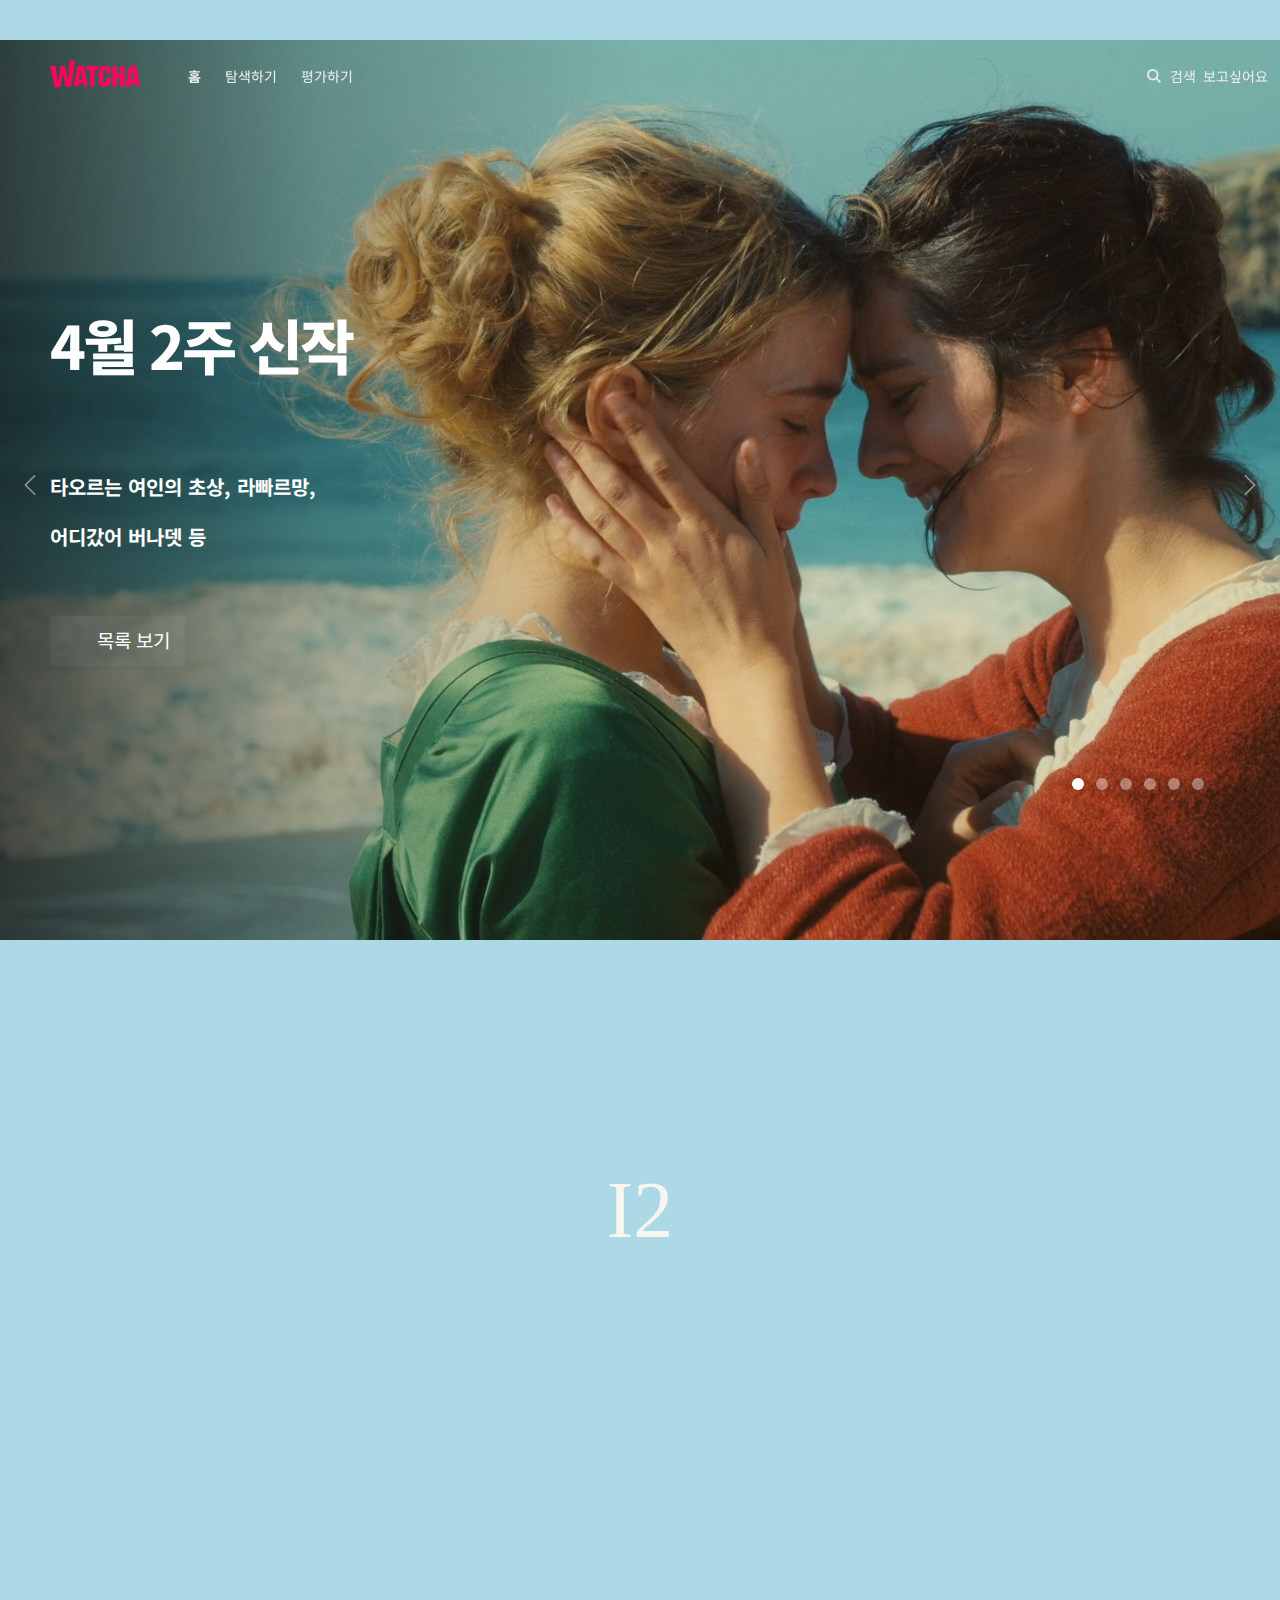
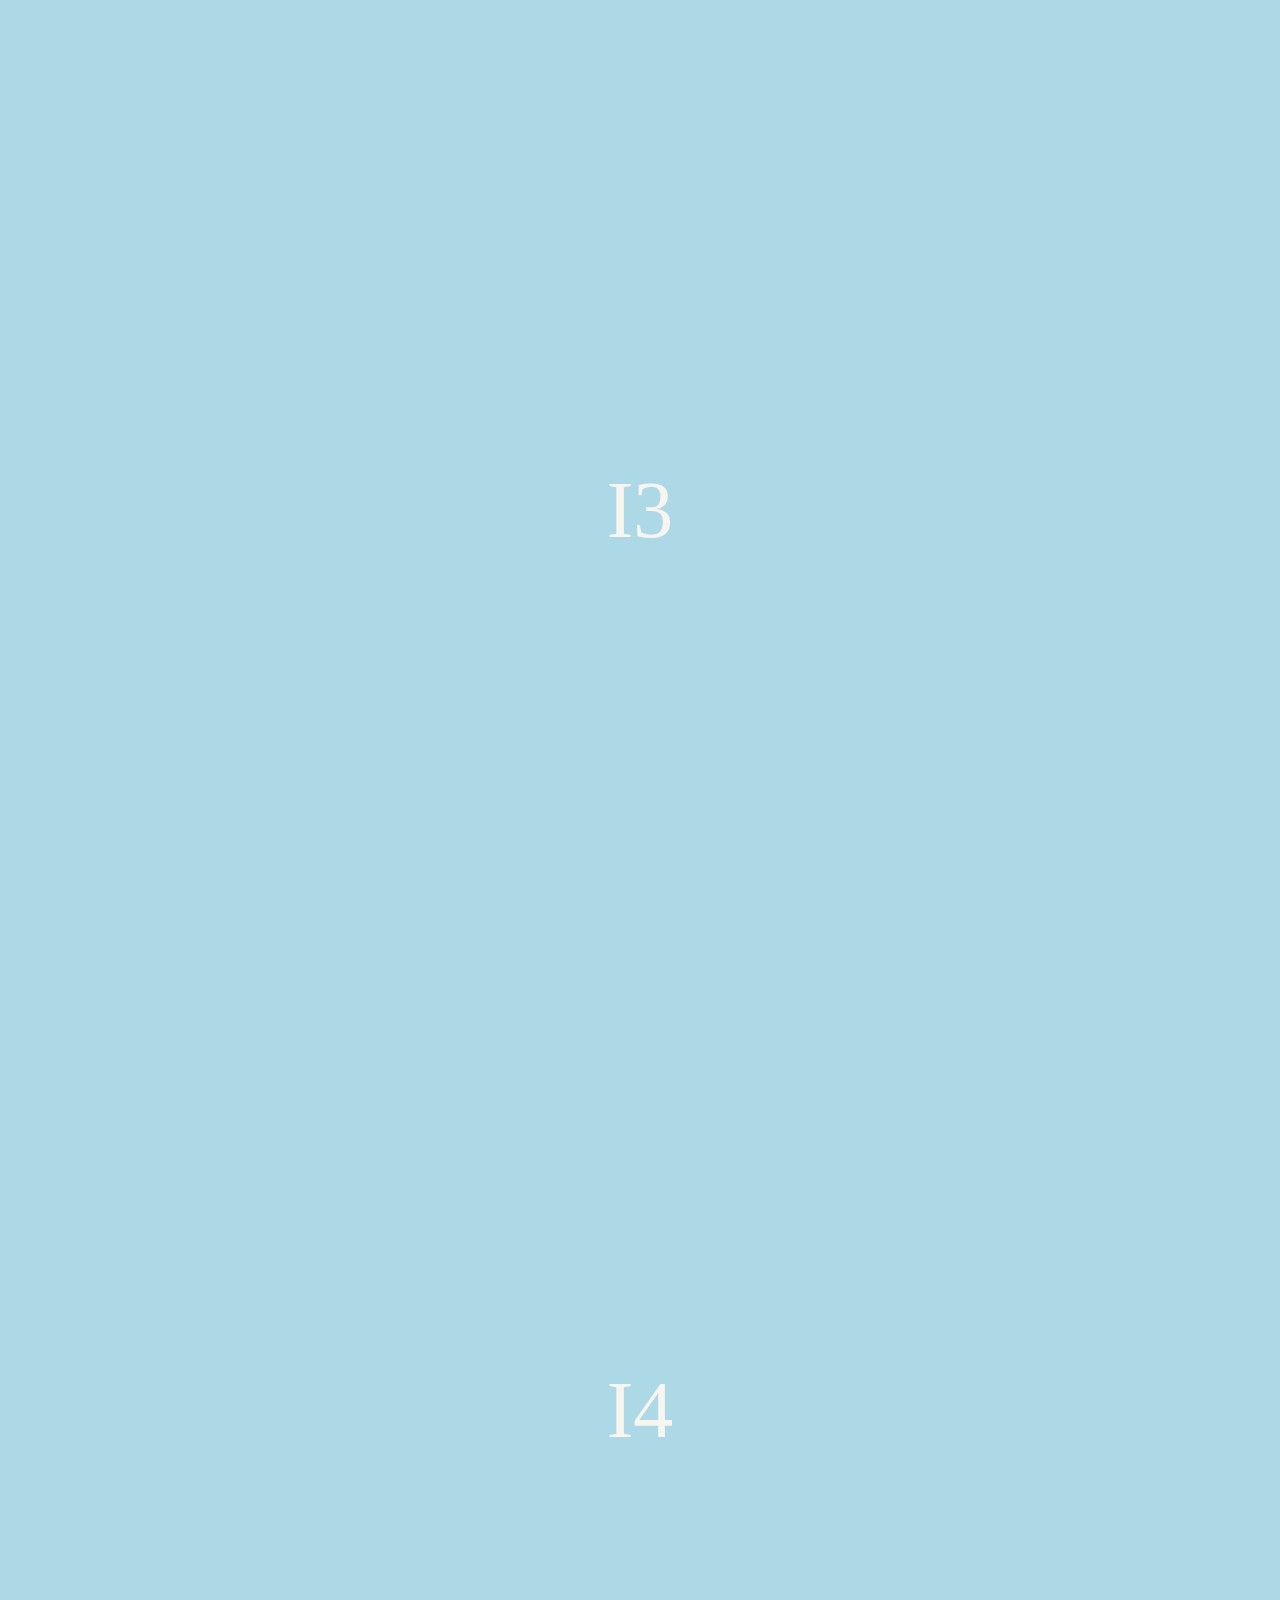
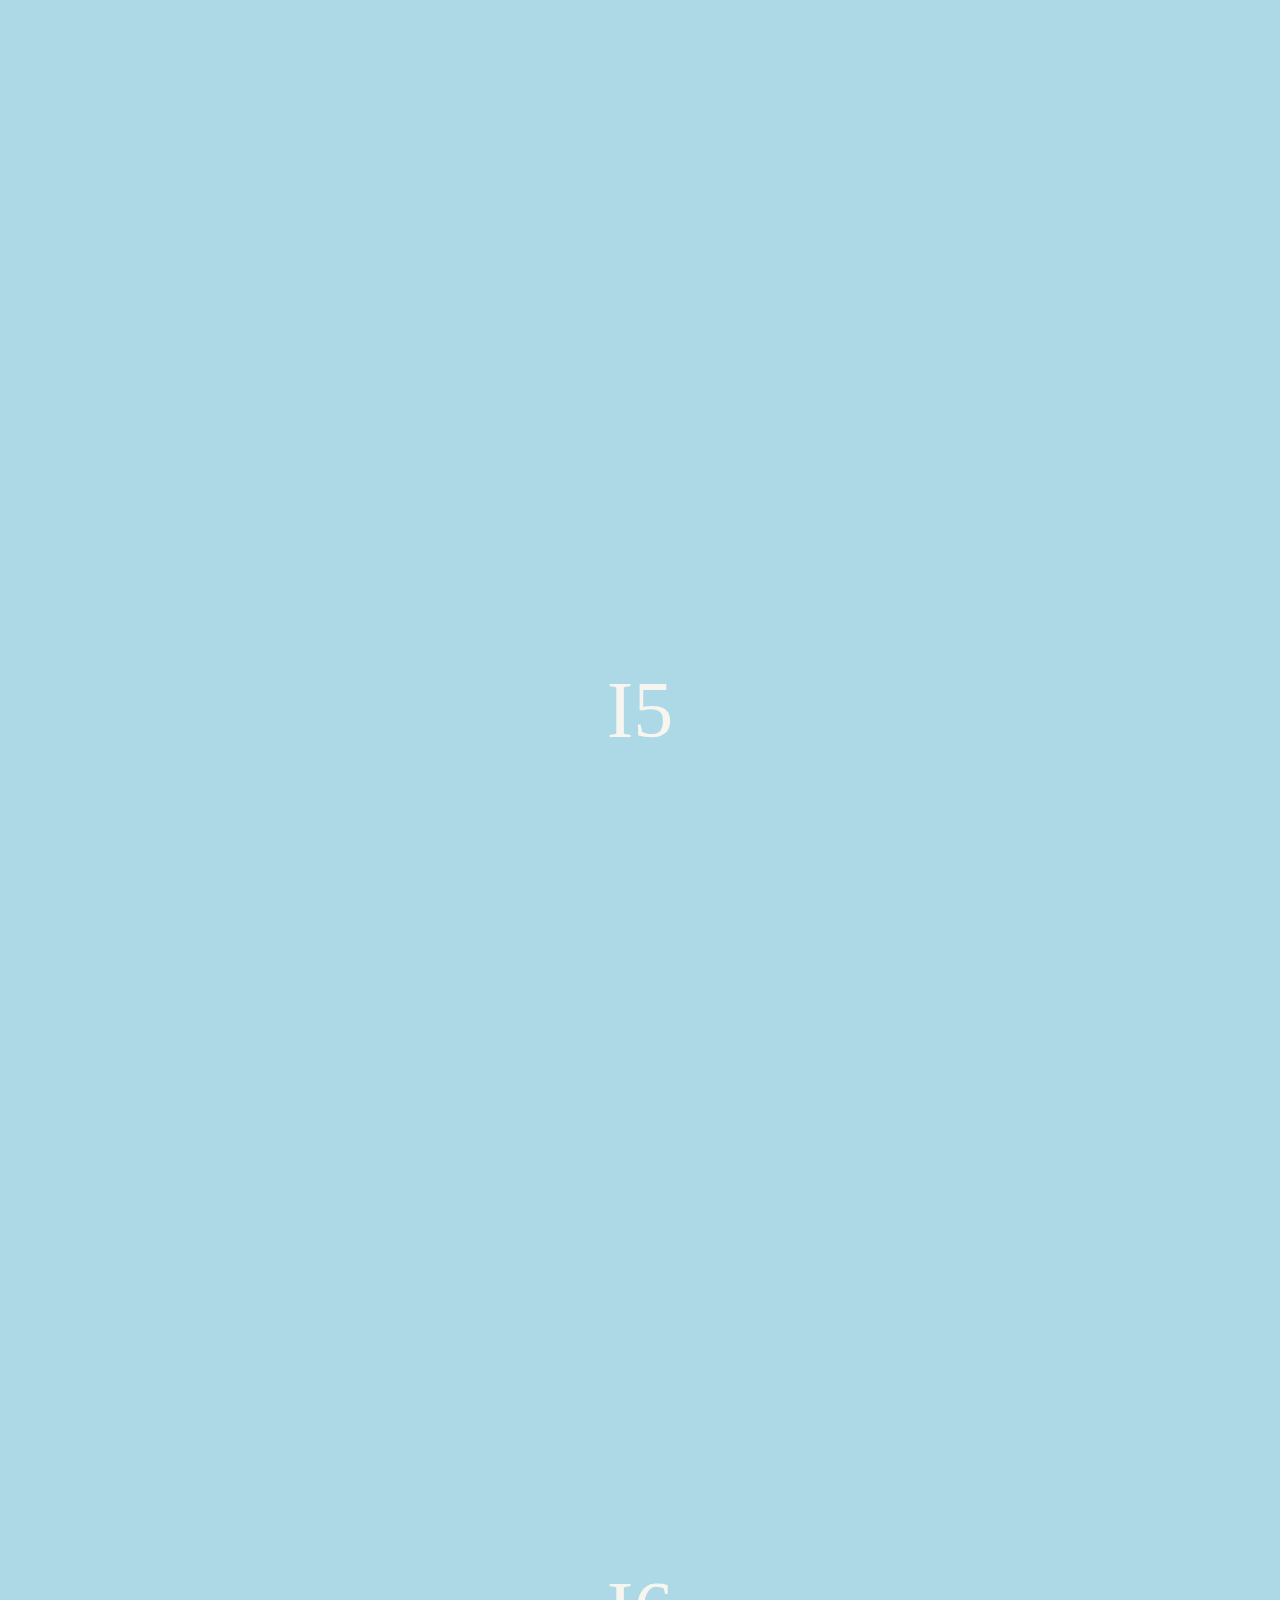
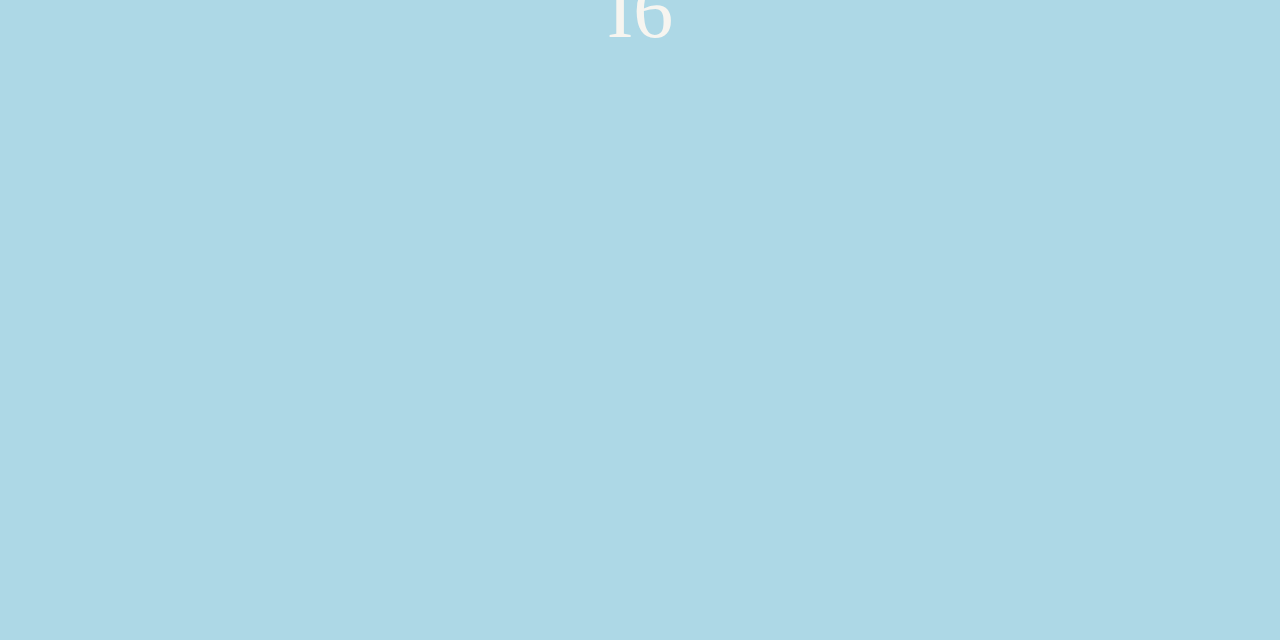
==== clone-coding/index.html @ 1f761587 "clone-coding edited" ====
<!DOCTYPE html>
<html lang="ko">
<head>
    <meta charset="UTF-8">
    <meta http-equiv="X-UA-Compatible" content="IE=edge">
    <meta name="viewport" content="width=device-width, initial-scale=1.0">
    <title>왓챠</title>
    <!-- 파비콘 설정 -->
    <link rel="icon" href="/favicon.ico" type="image/x-icon" />
    <!-- 각 브라우저 화면에 적용되는 스타일 리셋 -->
    <link rel="stylesheet" href="https://cdn.jsdelivr.net/npm/reset-css@5.0.1/reset.min.css">
    <!-- 폰트 -->
    <link rel="preconnect" href="https://fonts.gstatic.com">
    <link href="https://fonts.googleapis.com/css2?family=Noto+Sans+KR:wght@400;600;700;800&family=Noto+Sans:wght@700&display=swap" rel="stylesheet">
    <!-- 헤더 스크롤 기능 -->
    <script src="https://cdnjs.cloudflare.com/ajax/libs/jquery/3.5.1/jquery.min.js"></script>
    <link rel="stylesheet" href="./css/main.css">
    <script defer src="./js/main.js"></script>
</head>
 
<body>
    <nav>
       <div class="navbar">
            <a href="https://watcha.com/home"><img src="./images/logo.png" height="46" alt="로고이미지"></a> 
             <div class="menu_left">  
             <li class="home"><a href="">홈</a></li>
             <li class="explore"><a href="">탐색하기</a></li>
             <li class="evaluate"><a href="">평가하기</a></li>
            </div>     
            <div class="menu_right">
              <div class="search_box">   
               <span class="search_button">
                 <img src="./images/search_button.png" height="14" /></span>     
                   <li class="search">검색</li>
              </div>
             <li class="want_to_watch">보고싶어요</li>
            <div class="profile_box"> 
             <img class="profile_image" src="https://dhgywazgeek0d.cloudfront.net/watcha/image/upload/c_fill,h_300,w_300/profile2_uxl1zt.jpg" alt="프로필사진">
              <li class="profile">User 1</li>
               <span class="down_arrow">
                 <img src="./images/down-arrow.png" height="9"/>
               </span>
              </div>
           </div> 
       </div>   
    </nav>
</body> 


<!-- MAIN SECTION -->
<main id="about">
    <div class="wrapper">
        <div id="slider">
            <img class="material-icons arrow--left" src="./images/left.png" height="20">      
            <div class="slide slide1">
               <h1 class="slide_title1">4월 2주 신작 </h1>
                 <h2 class="slide_title_down1">
                    <p style="height:30px;">타오르는 여인의 초상, 라빠르망,</p>
                    <p>어디갔어 버나뎃 등</p> </h2>
                     <input type="button" value="목록 보기" class="button_1"/> 
              </div>
            <div class="slide slide2">
                <div class="slide__content">
                    <span>I2</span>
                </div>
            </div>
            <div class="slide slide3">
                <div class="slide__content">
                    <span>I3</span>
                </div>
            </div>
            <div class="slide slide4">
                <div class="slide__content">
                    <span>I4</span>
                </div>
            </div>
            <div class="slide slide5">
                <div class="slide__content">
                    <span>I5</span>
                </div>
            </div>
            <div class="slide slide6">
                <div class="slide__content">
                    <span>I6</span>
                </div>
            </div>
            <img class="material-icons arrow--right" src="./images/right.png" height="20">
            <div class="dots">
                <div class="dot dot1"></div>
                <div class="dot dot2"></div>
                <div class="dot dot3"></div>
                <div class="dot dot4"></div>
                <div class="dot dot5"></div>
                <div class="dot dot6"></div>
            </div>
        </div>
    </div>
</main>
</html>
---- clone-coding/css/main.css ----
body {
    margin: 0;
    padding: 0;
    height: 3000px;
    background-color: lightblue;

}


a {
    text-decoration: none;
    color:#eeeeee;
}


/* HEADER */
.navbar {
    position: fixed;
    width: 100%;
    height: 72px;
    background:#ffffff00;
    display: flex;  
    align-items: center;
    padding-left: 50px;
    z-index: 1;
}

.menu_left{
    display: flex;
    align-items: center;
    list-style-type: none;
    padding-left: 36px;
    padding-right: 825px;
    
}

.menu_right {
    display: flex;
    align-items: center;
    list-style-type: none;
    color:#eeeeee;
    cursor: pointer;
    
}

.navbar li{
    font-family: noto sans kr;
    font-size: 14px;
    flex-shrink: 0;
        
}

.menu_left li {
    padding: 0 12px;
}

.home {
    font-weight: bold;
}

.search_box{
    display: flex;
    align-items: center;
    padding: 0 20px;
}
.search_button {
    position: relative;
    padding-top: 4px;
    padding-right: 9px;
}

.profile_box {
    display: flex;
    align-items: center;
    padding: 0 20px;
    
}

.profile_image {
border-radius: 50%;
height: 25px;
width: 25px;
padding-top: 3px;
padding-right: 4px;
}

.profile {
    padding-right: 6px;
}


/* 메인 */


main {
    height: 100vh;
    position: relative;
}

main .wrapper {
    justify-content: center;
    top: calc((40vh - 120px)/2 + 120px);
}

/* MAIN SLIDER */

main .wrapper #slider {
    width: 100%;
    height: 100vh;
    position: relative;
}

main .wrapper #slider .slide {
    height: 100%;
    background-size: 100%
}

main .wrapper #slider .slide1 {
    width: 100%;
    height: 100vh;
    background: linear-gradient(
     to left,
    rgba(20, 20, 20, 0.1) 50%,
    rgba(20, 20, 20, 0.3) 75%,
    rgba(20, 20, 20, 0.75) 100%
    ), url("../images/bg_img.jpg");
        background-size: cover;
      }

 main .wrapper #slider .slide_title1 {
        padding-top: 260px;
        padding-left: 50px;
        font-family: noto sans kr;
        font-weight: 800;
        font-size: 60px;
        color: white;
        letter-spacing: -3px;
    }

 main .wrapper #slider .slide_title_down1 {
        padding-top: 25px;
        padding-left: 50px;
        font-family: noto sans kr;
        font-size: 20px;
        color: white;
    }
    
input.button_1{
        background-image: url(/images/list.png);
        background-repeat: no-repeat;
        background-position: 13px;
        background-size: 22px;
        background-color: #ffffff0c;
        padding: 10px 15px 15px 15px;
        border: none;
        cursor: pointer;
        height: 50px;
        width: 135px;
        margin-left: 50px;
        margin-top: 45px;
        font-family: noto sans kr;
        font-size: 19px;
        text-align: right;
        color: white;
    }
    
input.button_1:hover{
        background-image: url(/images/list_black.png);
        background-repeat: no-repeat;
        background-position: 13px;
        background-size: 22px;
        background-color: white;
        padding: 10px 15px 15px 15px;
        height: 50px;
        width: 135px;
        margin-left: 50px;
        margin-top: 45px;
        font-family: noto sans kr;
        font-size: 19px;
        text-align: right;
        color: black;
    
    }


main .wrapper #slider .slide2 {
    background-image: url(../images/slides/slide02.jpeg);
}

main .wrapper #slider .slide3 {
    background-image: url(../images/slides/slide03.jpeg);
}

main .wrapper #slider .slide4 {
    background-image: url(../images/slides/slide04.jpeg);
}

main .wrapper #slider .slide5 {
    background-image: url(../images/slides/slide05.jpeg);
    
}

main .wrapper #slider .slide6 {
    background-image: url(../images/slides/slide06.jpeg);
}

main .wrapper #slider .slide__content {
    width: 100%;
    height: 60vh;
    display: flex;
    flex-direction: column;
    justify-content: center;
    align-items: center;
}

main .wrapper #slider .slide__content span {
    font-size: 80px;
    color: #F6F5F0;
}

/* SLIDER ARROW */

main .wrapper #slider .material-icons {
    justify-content: center;
    position: absolute;
    top: 45%;
    margin-top: 30px;
}

main .wrapper #slider .arrow--left {
    left: 20px;
   
}

main .wrapper #slider .arrow--right {
    right: 20px;
}

/* SLIDER DOTS */

main .wrapper #slider .dots {
    position: absolute;
    bottom: 0;
    left: 0;
    right: 0;
    margin: 150px auto;
    padding-right: 70px;
    display: flex;
    justify-content: flex-end;
}

main .wrapper #slider .dots .dot {
    width: 12px;
    height: 12px;
    border-radius: 50%;
    background: #ffffff62;
    margin: 0 6px;
    cursor: pointer;
    
}

main .wrapper #slider .dots .dot1 {
    background: #ffffff;
}
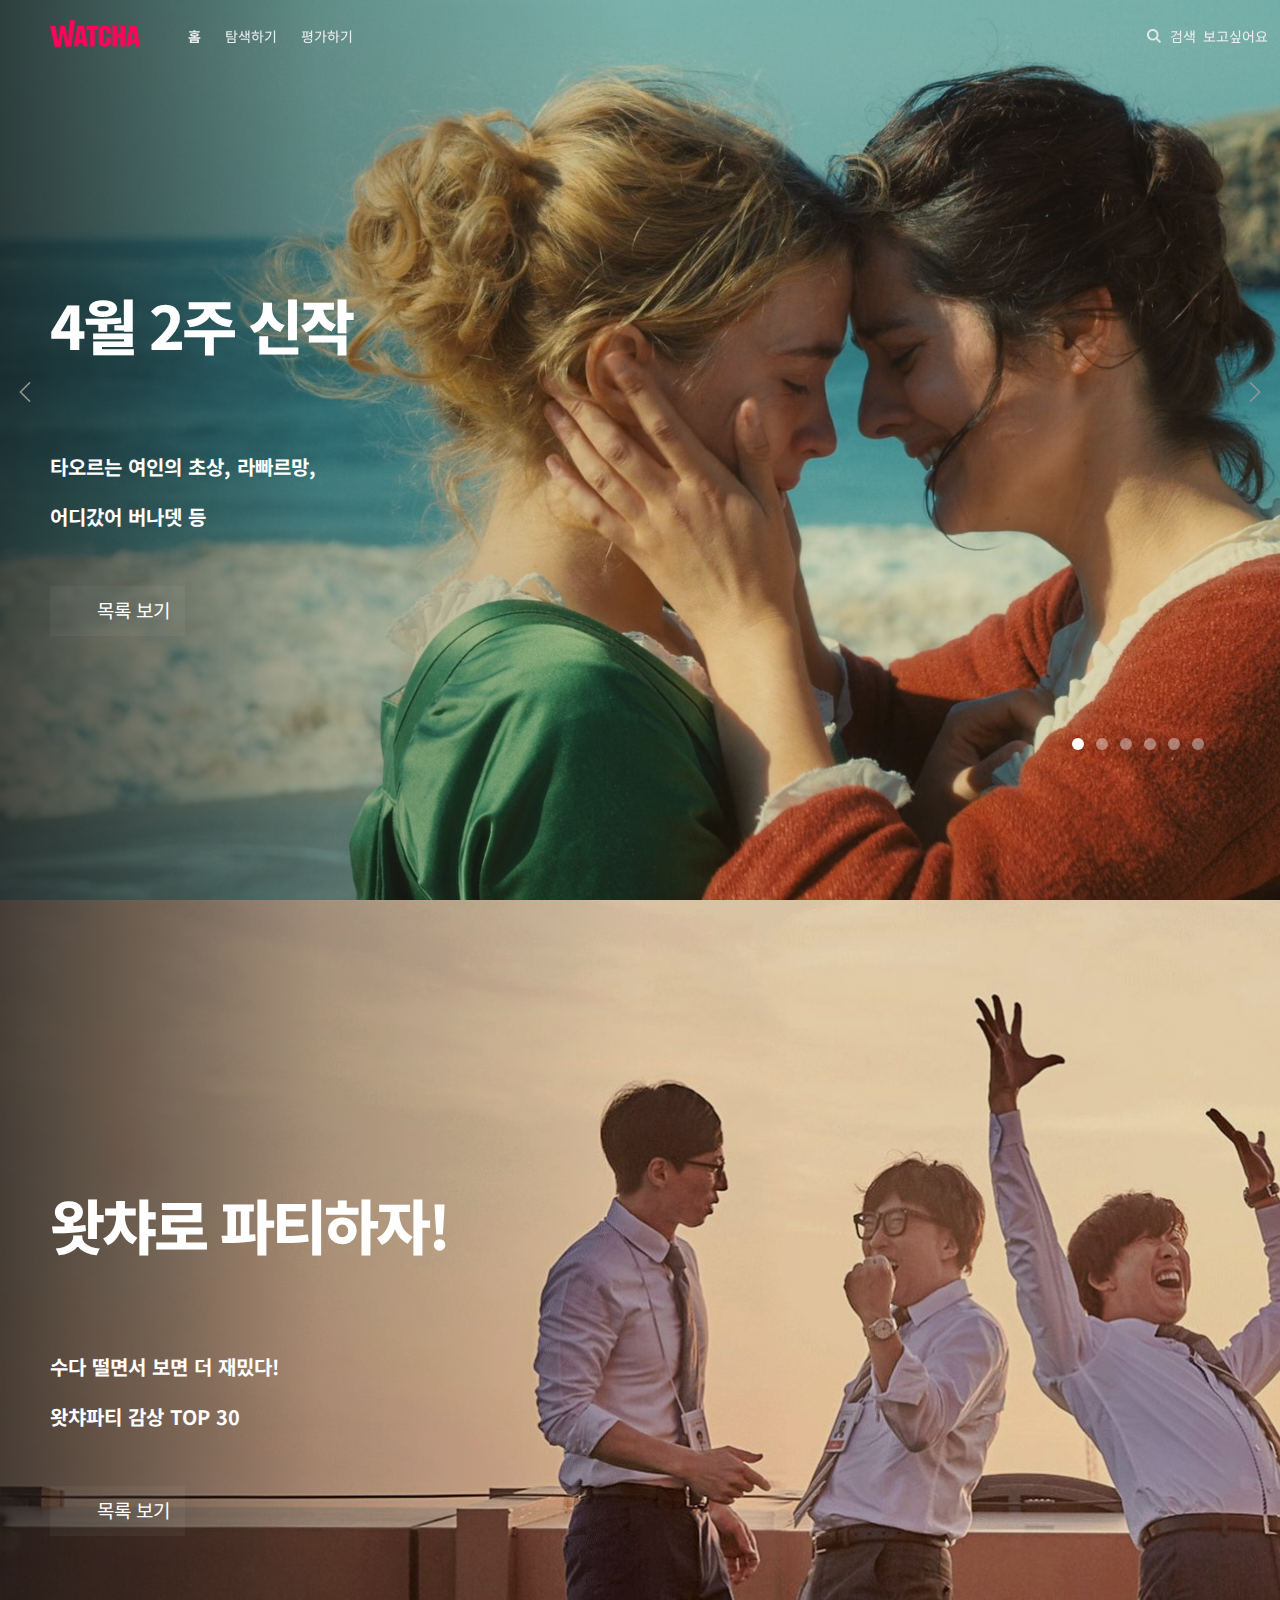
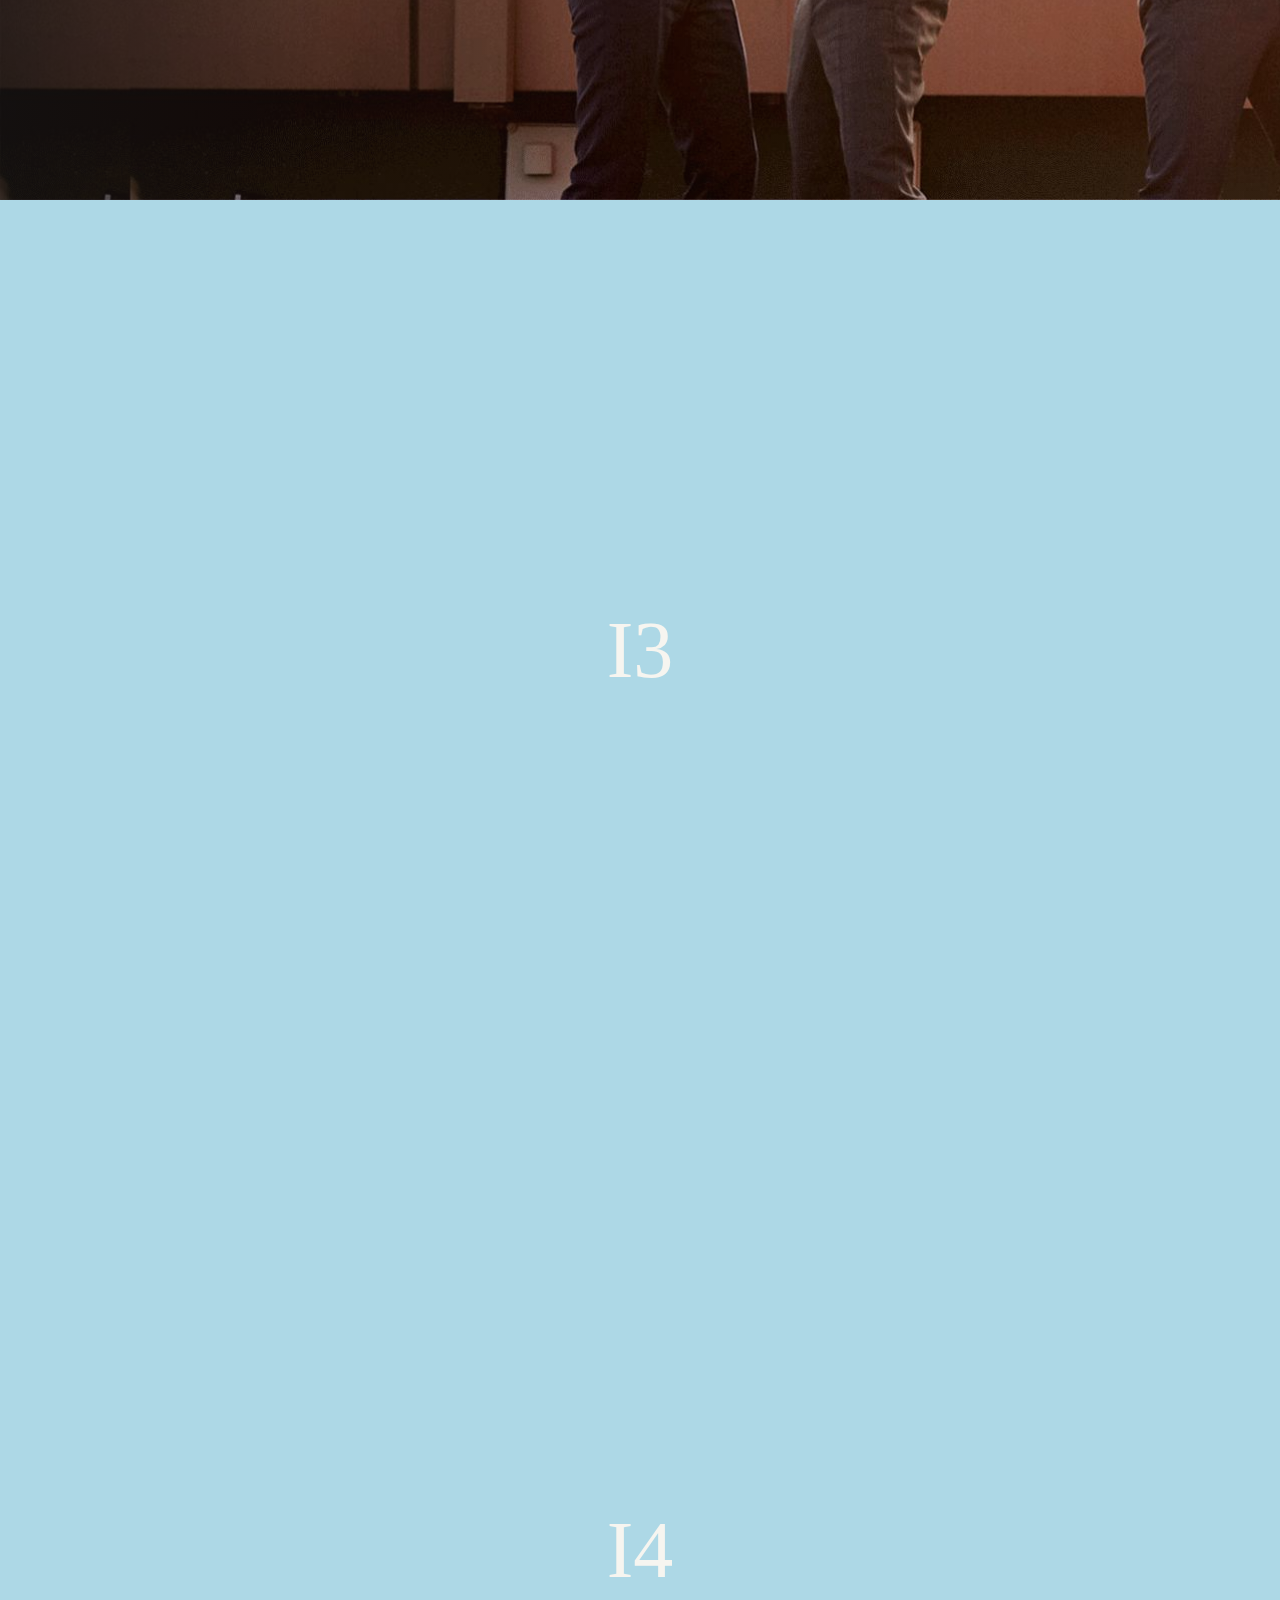
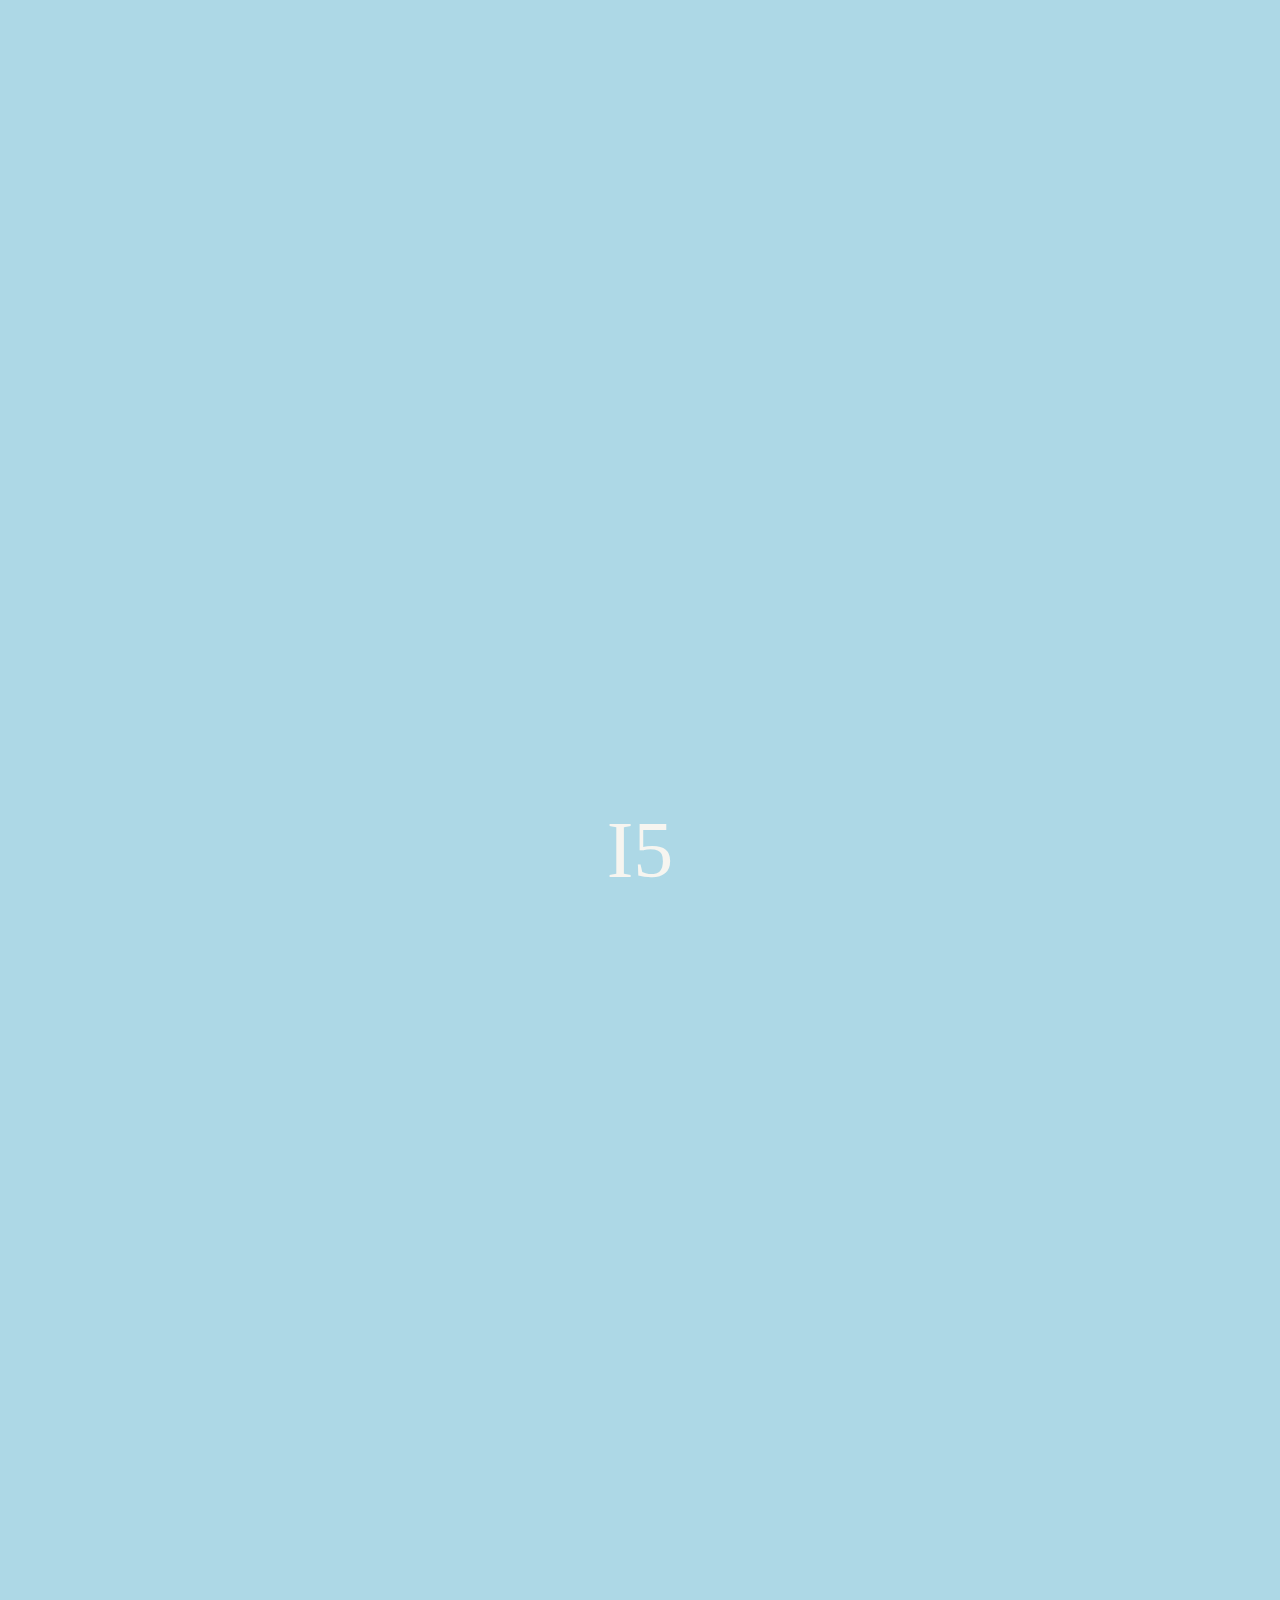
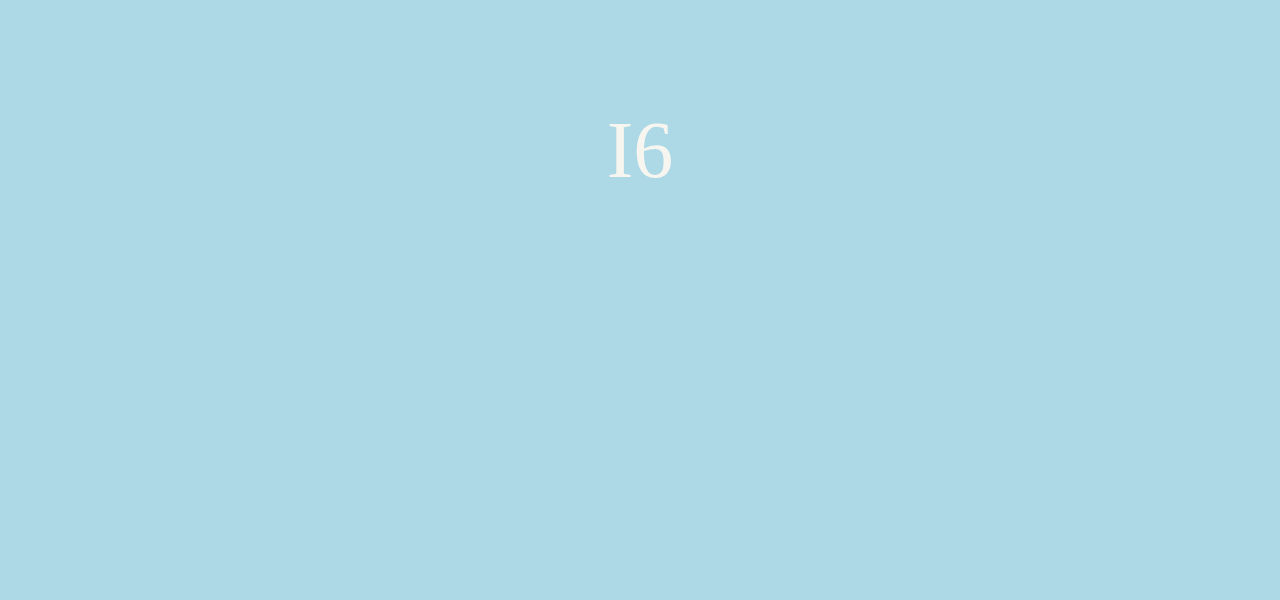
==== commit 250313e7: "메인 슬라이더" ====
--- a/clone-coding/index.html
+++ b/clone-coding/index.html
@@ -53,17 +53,19 @@
         <div id="slider">
             <img class="material-icons arrow--left" src="./images/left.png" height="20">      
             <div class="slide slide1">
-               <h1 class="slide_title1">4월 2주 신작 </h1>
-                 <h2 class="slide_title_down1">
+               <h1 class="slide_title">4월 2주 신작 </h1>
+                 <h2 class="slide_title_down">
                     <p style="height:30px;">타오르는 여인의 초상, 라빠르망,</p>
                     <p>어디갔어 버나뎃 등</p> </h2>
                      <input type="button" value="목록 보기" class="button_1"/> 
               </div>
             <div class="slide slide2">
-                <div class="slide__content">
-                    <span>I2</span>
-                </div>
-            </div>
+               <h1 class="slide_title"> 왓챠로 파티하자! </h1>
+                 <h2 class="slide_title_down">
+                    <p style="height:30px;">수다 떨면서 보면 더 재밌다!</p>
+                    <p>왓챠파티 감상 TOP 30</p> </h2>
+                     <input type="button" value="목록 보기" class="button_1"/>                 
+            </div> 
             <div class="slide slide3">
                 <div class="slide__content">
                     <span>I3</span>
--- a/clone-coding/css/main.css
+++ b/clone-coding/css/main.css
@@ -34,6 +34,7 @@
     
 }
 
+
 .menu_right {
     display: flex;
     align-items: center;
@@ -47,12 +48,12 @@
     font-family: noto sans kr;
     font-size: 14px;
     flex-shrink: 0;
-        
 }
 
 .menu_left li {
     padding: 0 12px;
 }
+
 
 .home {
     font-weight: bold;
@@ -95,6 +96,7 @@
 main {
     height: 100vh;
     position: relative;
+    flex-direction: row;
 }
 
 main .wrapper {
@@ -111,8 +113,7 @@
 }
 
 main .wrapper #slider .slide {
-    height: 100%;
-    background-size: 100%
+    overflow: hidden;
 }
 
 main .wrapper #slider .slide1 {
@@ -127,8 +128,8 @@
         background-size: cover;
       }
 
- main .wrapper #slider .slide_title1 {
-        padding-top: 260px;
+ main .wrapper #slider .slide_title {
+        padding-top: 240px;
         padding-left: 50px;
         font-family: noto sans kr;
         font-weight: 800;
@@ -137,7 +138,7 @@
         letter-spacing: -3px;
     }
 
- main .wrapper #slider .slide_title_down1 {
+ main .wrapper #slider .slide_title_down {
         padding-top: 25px;
         padding-left: 50px;
         font-family: noto sans kr;
@@ -157,7 +158,7 @@
         height: 50px;
         width: 135px;
         margin-left: 50px;
-        margin-top: 45px;
+        margin-top: 35px;
         font-family: noto sans kr;
         font-size: 19px;
         text-align: right;
@@ -174,7 +175,7 @@
         height: 50px;
         width: 135px;
         margin-left: 50px;
-        margin-top: 45px;
+        margin-top: 35px;
         font-family: noto sans kr;
         font-size: 19px;
         text-align: right;
@@ -184,7 +185,15 @@
 
 
 main .wrapper #slider .slide2 {
-    background-image: url(../images/slides/slide02.jpeg);
+    width: 100%;
+    height: 100vh;
+    background: linear-gradient(
+        to left,
+       rgba(20, 20, 20, 0.1) 50%,
+       rgba(20, 20, 20, 0.3) 75%,
+       rgba(20, 20, 20, 0.75) 100%
+    ), url("../images/mudo.jpg");
+    background-size: cover;    
 }
 
 main .wrapper #slider .slide3 {
@@ -206,7 +215,7 @@
 
 main .wrapper #slider .slide__content {
     width: 100%;
-    height: 60vh;
+    height: 100vh;
     display: flex;
     flex-direction: column;
     justify-content: center;
@@ -223,19 +232,22 @@
 main .wrapper #slider .material-icons {
     justify-content: center;
     position: absolute;
-    top: 45%;
+    top: 28%;
     margin-top: 30px;
+    
 }
 
 main .wrapper #slider .arrow--left {
-    left: 20px;
+    left: 0;
+    padding: 100px 15px;
    
+   
 }
 
 main .wrapper #slider .arrow--right {
-    right: 20px;
-}
-
+    right: 0px;
+    padding: 100px 15px;
+}
 /* SLIDER DOTS */
 
 main .wrapper #slider .dots {
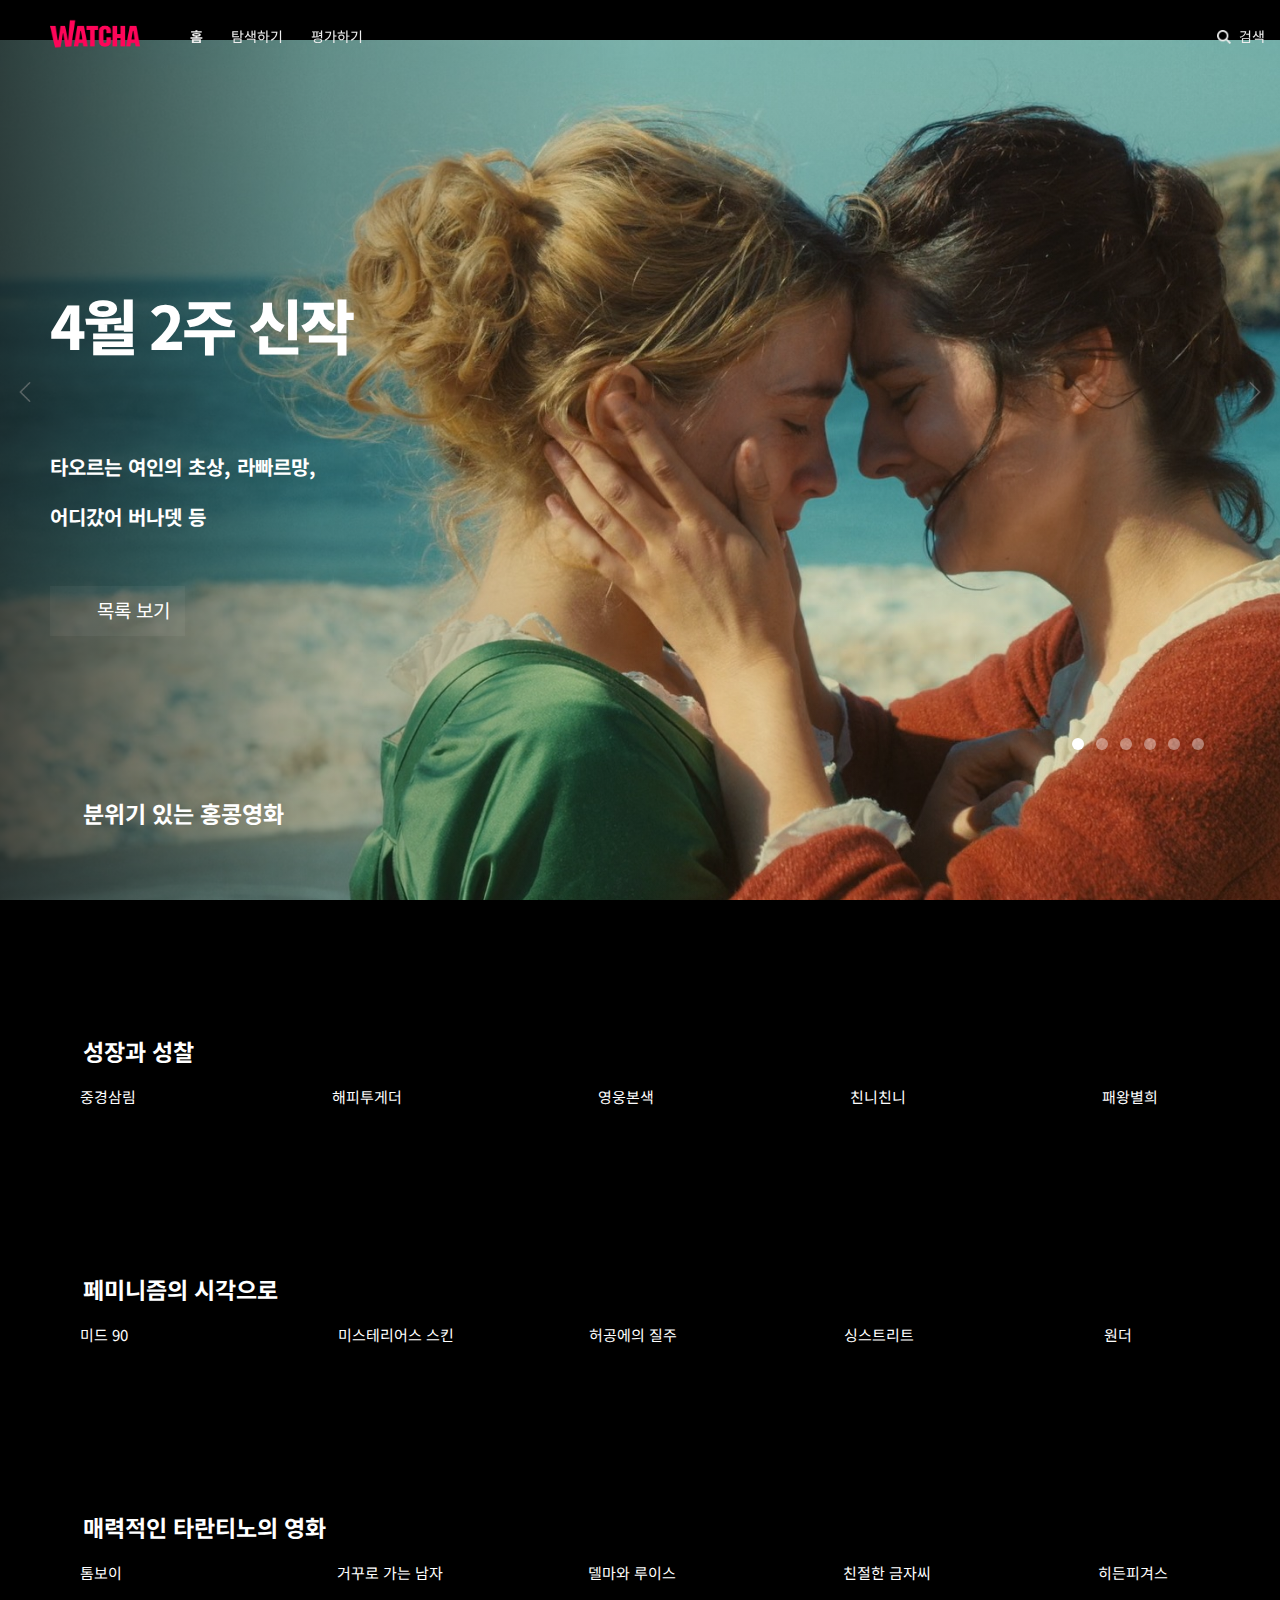
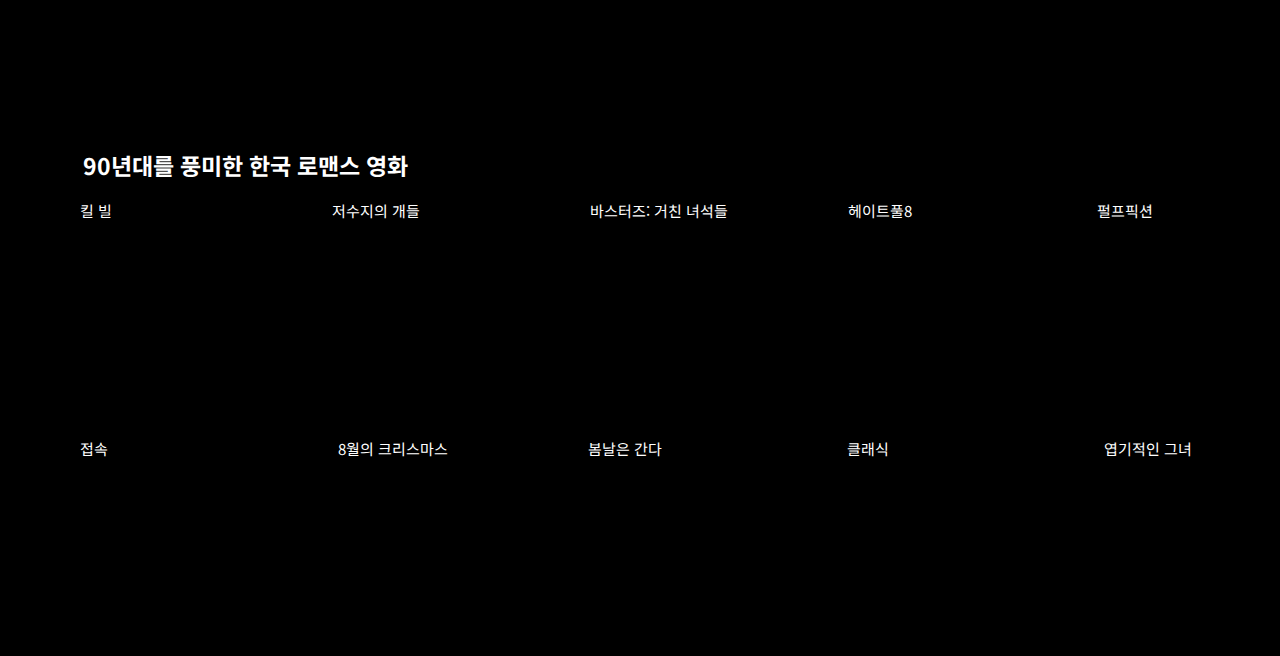
==== commit 04305eed: "메인까지" ====
--- a/clone-coding/index.html
+++ b/clone-coding/index.html
@@ -24,8 +24,8 @@
             <a href="https://watcha.com/home"><img src="./images/logo.png" height="46" alt="로고이미지"></a> 
              <div class="menu_left">  
              <li class="home"><a href="">홈</a></li>
-             <li class="explore"><a href="">탐색하기</a></li>
-             <li class="evaluate"><a href="">평가하기</a></li>
+             <li class="explore">탐색하기</li>
+             <li class="evaluate">평가하기</li>
             </div>     
             <div class="menu_right">
               <div class="search_box">   
@@ -48,10 +48,10 @@
 
 
 <!-- MAIN SECTION -->
-<main id="about">
+<main>
     <div class="wrapper">
         <div id="slider">
-            <img class="material-icons arrow--left" src="./images/left.png" height="20">      
+          <img class="material-icons arrow--left" src="./images/left.png" height="20">      
             <div class="slide slide1">
                <h1 class="slide_title">4월 2주 신작 </h1>
                  <h2 class="slide_title_down">
@@ -97,5 +97,122 @@
             </div>
         </div>
     </div>
+
+  <section>
+     <ul>
+       <li class="container_1">
+           <div class="container_title">분위기 있는 홍콩영화</div>
+           <div class="watching_all">모두 보기
+             <img class="watching_all_icon" src="./images/모두보기.png" height="14" alt=""></div>
+           <div class="gradation"></div>
+             <div class="box">
+                <div class="title_text">
+                    <div>중경삼림</div> 
+                    <div>해피투게더</div> 
+                    <div>영웅본색</div> 
+                    <div>친니친니</div> 
+                    <div>패왕별희</div> 
+                    <div>타락천사</div>  
+                 </div>
+                 <a><img src="/images/중경삼림.jpg" height="140" alt=""></a>          
+                 <a><img src="/images/해피투게더.jpg" height="140" alt=""></a>                              
+                 <a><img src="/images/영웅본색.jpg" height="140" alt=""></a>               
+                 <a><img src="/images/친니친니.jpg" height="140" alt=""></a>             
+                 <a><img src="/images/패왕별희.jpg" height="140" alt=""></a>                 
+                 <a><img src="/images/타락천사.jpg" height="140" alt=""></a>         
+             </div>               
+        </li>   
+      <li class="container_2">
+           <div class="container_title_next">성장과 성찰</div>
+           <div class="watching_all_next">모두 보기
+              <img class="watching_all_icon_next" src="./images/모두보기.png" height="14" alt=""></div>
+              <div class="box">
+                 <div class="title_text_next">
+                     <div>미드 90</div> 
+                     <div class="movie_title_1">미스테리어스 스킨</div> 
+                     <div class="movie_title_2">허공에의 질주</div> 
+                     <div class="movie_title_3">싱스트리트</div> 
+                     <div class="movie_title_4">원더</div> 
+                     <div class="movie_title_5">벌새</div>  
+                  </div>
+                  <a><img src="/images/mid90s.jpg" height="140" alt=""></a>          
+                  <a><img src="/images/미스테리어스 스킨.png" height="140" alt=""></a>                              
+                  <a><img src="/images/허공에의 질주.jpg" height="140" alt=""></a>              
+                  <a><img src="/images/싱스트리트.jpg" height="140" alt=""></a>             
+                  <a><img src="/images/원더.jpg" height="140" alt=""></a>                 
+                  <a><img src="/images/벌새.jpg" height="140" alt=""></a>            
+              </div>               
+         </li>   
+         <li class="container_3">    
+             <div class="container_title_next">페미니즘의 시각으로</div>
+             <div class="watching_all_next">모두 보기
+                <img class="watching_all_icon_next" src="./images/모두보기.png" height="14" alt=""></div>  
+                <div class="box">
+                   <div class="title_text_next">
+                       <div>톰보이</div> 
+                       <div class="movie_title_6">거꾸로 가는 남자</div> 
+                       <div class="movie_title_7">델마와 루이스</div> 
+                       <div class="movie_title_8">친절한 금자씨</div> 
+                       <div class="movie_title_9">히든피겨스</div> 
+                       <div class="movie_title_10">82년생 김지영</div>  
+                    </div>
+                    <a><img src="/images/톰보이.jpg" height="140" alt=""></a>          
+                    <a><img src="/images/거꾸로 가는 남자.jpg" height="140" alt=""></a>                              
+                    <a><img src="/images/델마와 루이스.jpg" height="140" alt=""></a>              
+                    <a><img src="/images/친금자.jpg" height="140" alt=""></a>             
+                    <a><img src="/images/히든피겨스.jpg" height="140" alt=""></a>                 
+                    <a><img src="/images/김지영.jpg" height="140" alt=""></a>            
+               </div>               
+         </li>   
+         <li class="container_4">    
+          <div class="container_title_next">매력적인 타란티노의 영화</div>
+          <div class="watching_all_next">모두 보기
+             <img class="watching_all_icon_next" src="./images/모두보기.png" height="14" alt=""></div>  
+             <div class="box">
+                <div class="title_text_next">
+                    <div>킬 빌</div> 
+                    <div class="movie_title_11">저수지의 개들</div> 
+                    <div class="movie_title_12">바스터즈: 거친 녀석들</div> 
+                    <div class="movie_title_13">헤이트풀8</div> 
+                    <div class="movie_title_14">펄프픽션</div> 
+                    <div class="movie_title_15">장고</div>  
+                 </div>
+                 <a><img src="/images/킬빌.jpg" height="140" alt=""></a>          
+                 <a><img src="/images/저수지의 개들.jpg" height="140" alt=""></a>                              
+                 <a><img src="/images/바스터즈.jpg" height="140" alt=""></a>              
+                 <a><img src="/images/헤이트풀.jpg" height="140" alt=""></a>             
+                 <a><img src="/images/펄프픽션.jpg" height="140" alt=""></a>                 
+                 <a><img src="/images/장고.jpg" height="140" alt=""></a>            
+            </div>               
+
+            <li class="container_5">
+              <div class="container_title_next">90년대를 풍미한 한국 로맨스 영화</div>
+              <div class="watching_all_next">모두 보기
+                 <img class="watching_all_icon_next" src="./images/모두보기.png" height="14" alt=""></div>  
+                 <div class="box">
+                    <div class="title_text_next">
+                        <div>접속</div> 
+                        <div class="movie_title_16">8월의 크리스마스</div> 
+                        <div class="movie_title_17">봄날은 간다</div> 
+                        <div class="movie_title_18">클래식</div> 
+                        <div class="movie_title_19">엽기적인 그녀</div> 
+                        <div class="movie_title_20">후아유</div>  
+                     </div>
+                     <a><img src="/images/접속.png" height="140" alt=""></a>          
+                     <a><img src="/images/8월의 크리스마스.jpg" height="140" alt=""></a>                              
+                     <a><img src="/images/봄날은 간다.jpg" height="140" alt=""></a>              
+                     <a><img src="/images/클래식.jpg" height="140" alt=""></a>             
+                     <a><img src="/images/엽기적인그녀.jpeg" height="140" alt=""></a>                 
+                     <a><img src="/images/후아유.jpg" height="140" alt=""></a>            
+                </div>               
+              </li>
+      
+
+          
+         </li>
+        </ul>
+  </section>
+
 </main>
+
 </html>--- a/clone-coding/css/main.css
+++ b/clone-coding/css/main.css
@@ -1,15 +1,9 @@
 body {
     margin: 0;
     padding: 0;
-    height: 3000px;
-    background-color: lightblue;
-
-}
-
-
-a {
-    text-decoration: none;
-    color:#eeeeee;
+    height: 1500px;
+    background-color: rgb(0, 0, 0);
+
 }
 
 
@@ -23,14 +17,20 @@
     align-items: center;
     padding-left: 50px;
     z-index: 1;
-}
+    font-family: noto sans kr;
+    font-size: 14px;
+    color:#eeeeee;
+}
+
 
 .menu_left{
     display: flex;
     align-items: center;
     list-style-type: none;
     padding-left: 36px;
-    padding-right: 825px;
+    padding-right: 820px;
+    cursor: pointer;
+    flex-shrink: 0;
     
 }
 
@@ -39,25 +39,26 @@
     display: flex;
     align-items: center;
     list-style-type: none;
+    cursor: pointer;
+    flex-shrink: 0;
+    
+}
+
+
+.menu_left li {
+    padding: 0 14px;
+}
+
+.menu_right li {
+    padding: 0 3px;
+}
+
+a {
+    font-weight: bold;
+    text-decoration: none;
     color:#eeeeee;
-    cursor: pointer;
-    
-}
-
-.navbar li{
-    font-family: noto sans kr;
-    font-size: 14px;
-    flex-shrink: 0;
-}
-
-.menu_left li {
-    padding: 0 12px;
-}
-
-
-.home {
-    font-weight: bold;
-}
+}
+
 
 .search_box{
     display: flex;
@@ -67,7 +68,7 @@
 .search_button {
     position: relative;
     padding-top: 4px;
-    padding-right: 9px;
+    padding-right: 5px;
 }
 
 .profile_box {
@@ -110,9 +111,6 @@
     width: 100%;
     height: 100vh;
     position: relative;
-}
-
-main .wrapper #slider .slide {
     overflow: hidden;
 }
 
@@ -240,6 +238,7 @@
 main .wrapper #slider .arrow--left {
     left: 0;
     padding: 100px 15px;
+    opacity: 0.5;
    
    
 }
@@ -247,6 +246,15 @@
 main .wrapper #slider .arrow--right {
     right: 0px;
     padding: 100px 15px;
+    opacity: 0.5;
+}
+
+main .wrapper #slider .arrow--left:hover {
+    opacity: 1;
+}
+
+main .wrapper #slider .arrow--right:hover {
+    opacity: 1;
 }
 /* SLIDER DOTS */
 
@@ -274,3 +282,204 @@
 main .wrapper #slider .dots .dot1 {
     background: #ffffff;
 }
+
+/* section */
+
+.container_title {
+    position: relative;
+    bottom: 120px;
+    height: 50px;
+    padding-left: 43px;
+    background: rgba(255, 255, 255, 0);
+    font-family: noto sans kr;
+    font-size: 23px;
+    font-weight: bold;
+    color: white;
+}
+
+.watching_all {
+    position: relative;
+    bottom: 165px;
+    padding-left: 1390px;
+    font-family: noto sans kr;
+    font-weight: bold;
+    font-size: 16px;
+    color: #ffffff;
+    opacity: 0.7;
+    cursor: pointer;
+}
+
+.watching_all:hover {
+    color: white;
+    opacity: 1;
+}
+
+.gradation {
+    position: relative;
+    bottom: 165px;
+    background: linear-gradient(to top, #00000000, #000000 40%, transparent);
+    height: 200px;
+}
+
+
+.box {
+    position: relative;
+    bottom: 350px;
+    padding-left: 40px;
+    display: grid;
+    grid-column-gap: 40px;
+    grid-template-columns: repeat(6, minmax(100px, 1fr));
+    }
+  
+  .box a {
+    transition: transform .3s; 
+  }
+  
+  .box a:hover {
+    transition: transform .3s;
+    -ms-transform: scale(1.4);
+    -webkit-transform: scale(1.4);  
+    transform: scale(1.4);
+  }
+  
+  .title_text {
+    position: absolute;
+    display: flex;
+    color: white;
+    font-family: noto sans kr;
+    font-size: 15px;
+    padding-left: 40px;
+}
+
+.title_text>div {
+position: relative;
+top: 150px;
+padding-right: 196px;
+flex-shrink: 0;
+}
+
+.container_title_next {
+    position: relative;
+    bottom: 320px;
+    height: 50px;
+    padding-left: 43px;
+    padding-top: 50px;
+    font-family: noto sans kr;
+    font-size: 23px;
+    font-weight: bold;
+    color: white;
+}
+
+.watching_all_next {
+    position: relative;
+    bottom: 365px;
+    padding-left: 1390px;
+    font-family: noto sans kr;
+    font-weight: bold;
+    font-size: 16px;
+    color: #ffffff;
+    opacity: 0.7;
+    cursor: pointer;
+}
+
+.watching_all_next:hover {
+    color: white;
+    opacity: 1;
+}
+.title_text_next{
+    position: absolute;
+    display: flex;
+    color: white;
+    font-family: noto sans kr;
+    font-size: 15px;
+    padding-left: 40px;
+}
+
+.title_text_next>div {
+    position: relative;
+    display: inline-block;
+    top: 150px;
+    flex-shrink: 0;
+    }
+
+.movie_title_1 {
+    padding-left: 210px;
+}
+
+.movie_title_2 {
+    padding-left: 135px;
+}
+
+.movie_title_3 {
+    padding-left: 167px;
+}
+
+.movie_title_4 {
+    padding-left: 190px;
+}
+
+.movie_title_5 {
+    padding-left: 230px;
+}
+
+.movie_title_6 {
+    padding-left: 215px;
+}
+
+.movie_title_7 {
+    padding-left: 145px;
+}
+
+.movie_title_8 {
+    padding-left: 167px;
+}
+
+.movie_title_9 {
+    padding-left: 167px;
+}
+
+.movie_title_10 {
+    padding-left: 190px;
+}
+
+.movie_title_11 {
+    padding-left: 220px;
+}
+
+.movie_title_12 {
+    padding-left: 170px;
+}
+
+.movie_title_13 {
+    padding-left: 120px;
+}
+
+.movie_title_14 {
+    padding-left: 185px;
+}
+
+
+.movie_title_15 {
+    padding-left: 200px;
+}
+
+.movie_title_16 {
+    padding-left: 230px;
+}
+
+.movie_title_17 {
+    padding-left: 140px;
+}
+
+.movie_title_18 {
+    padding-left: 185px;
+}
+
+.movie_title_19 {
+    padding-left: 215px;
+}
+
+.movie_title_20 {
+    padding-left: 170px;
+}
+
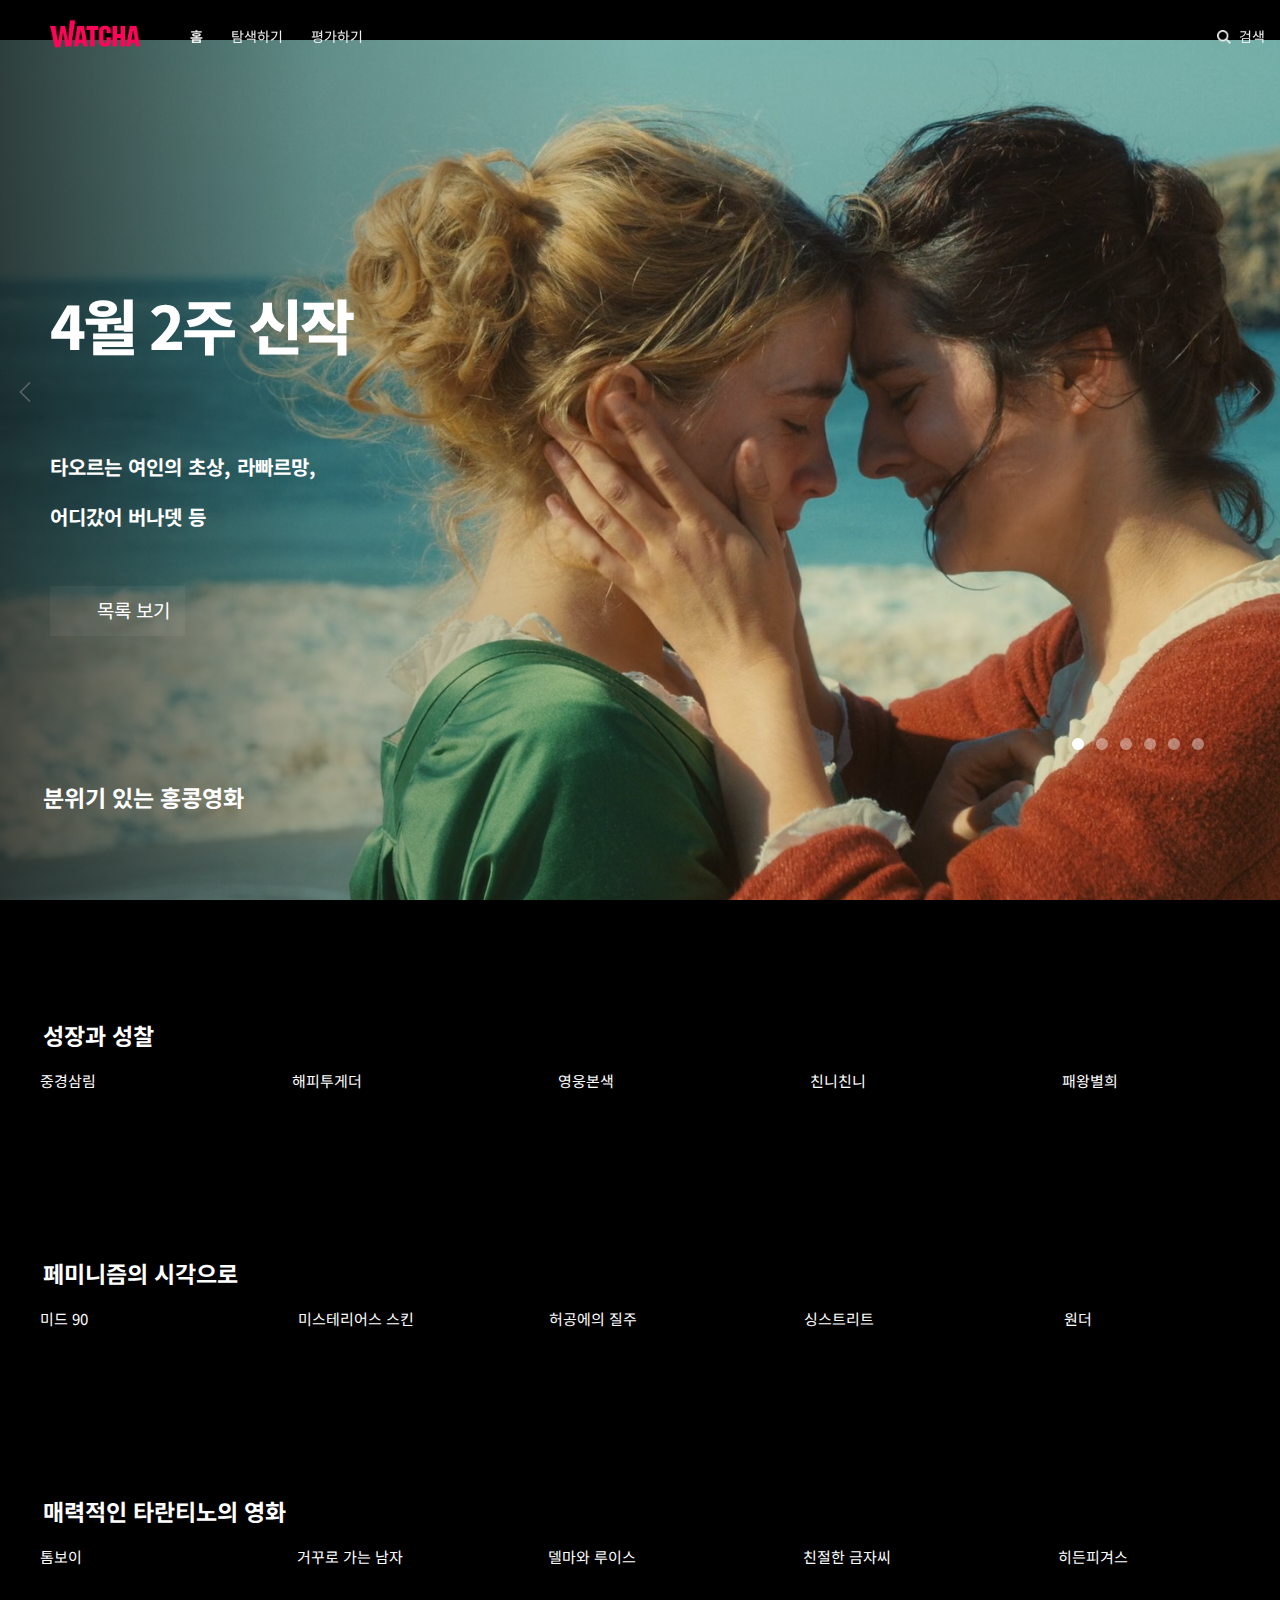
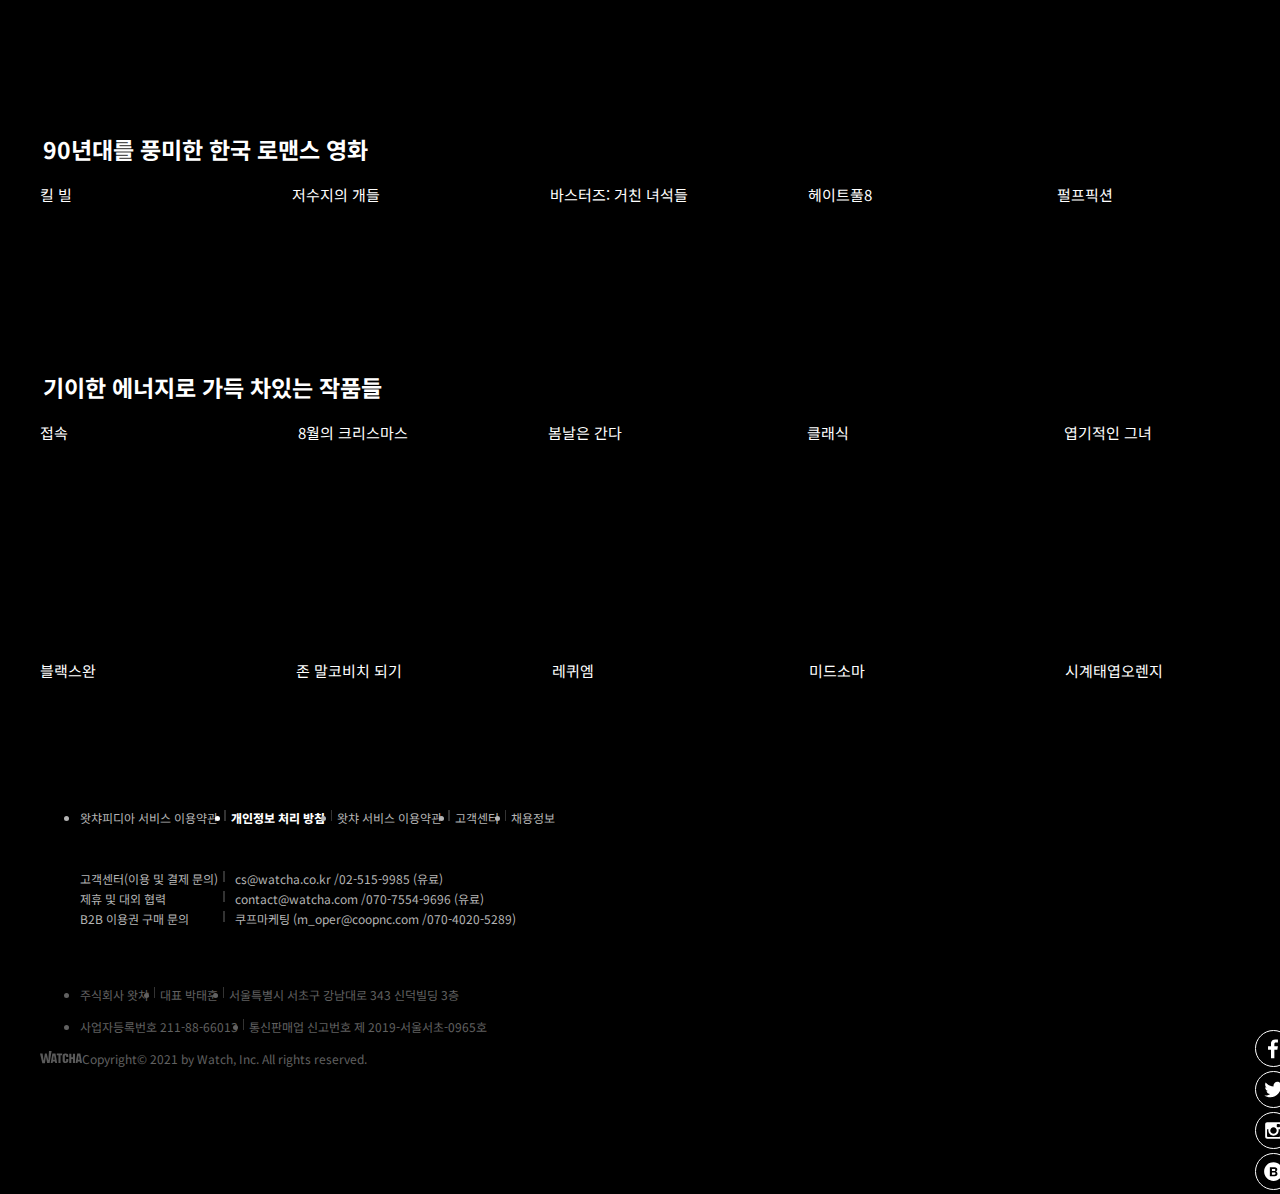
==== commit bd71d1db: "클론코딩 제출 전 완성본" ====
--- a/clone-coding/index.html
+++ b/clone-coding/index.html
@@ -17,202 +17,388 @@
     <link rel="stylesheet" href="./css/main.css">
     <script defer src="./js/main.js"></script>
 </head>
- 
+
 <body>
+    <!-- 헤더 -->
     <nav>
        <div class="navbar">
-            <a href="https://watcha.com/home"><img src="./images/logo.png" height="46" alt="로고이미지"></a> 
-             <div class="menu_left">  
+         <!-- 헤더 로고 이미지 -->
+            <a href="https://watcha.com/home"><img src="./images/logo.png" height="46" alt="로고이미지"></a>
+            <!-- 헤더 왼쪽 메뉴 -->
+             <div class="menu_left">
              <li class="home"><a href="">홈</a></li>
              <li class="explore">탐색하기</li>
              <li class="evaluate">평가하기</li>
-            </div>     
+            </div>
+            <!-- 헤더 오른쪽 메뉴 -->
             <div class="menu_right">
-              <div class="search_box">   
+              <div class="search_box">
+                <!-- 검색 아이콘 -->
                <span class="search_button">
-                 <img src="./images/search_button.png" height="14" /></span>     
+                 <img src="./images/search_button.png" height="14" /></span>
                    <li class="search">검색</li>
               </div>
              <li class="want_to_watch">보고싶어요</li>
-            <div class="profile_box"> 
+            <div class="profile_box">
+              <!-- 프로필 이미지 -->
              <img class="profile_image" src="https://dhgywazgeek0d.cloudfront.net/watcha/image/upload/c_fill,h_300,w_300/profile2_uxl1zt.jpg" alt="프로필사진">
               <li class="profile">User 1</li>
+              <!-- 아래로 내리는 아이콘 -->
                <span class="down_arrow">
                  <img src="./images/down-arrow.png" height="9"/>
                </span>
               </div>
-           </div> 
-       </div>   
+           </div>
+       </div>
     </nav>
-</body> 
+</body>
 
 
 <!-- MAIN SECTION -->
 <main>
+  <!-- 메인 슬라이드 -->
     <div class="wrapper">
         <div id="slider">
-          <img class="material-icons arrow--left" src="./images/left.png" height="20">      
+          <!-- 슬라이드를 왼쪽으로 넘기는 화살표 아이콘 -->
+          <img class="material-icons arrow--left" src="./images/left.png" height="20">
+          <!-- 첫 번째 슬라이드 -->
             <div class="slide slide1">
                <h1 class="slide_title">4월 2주 신작 </h1>
                  <h2 class="slide_title_down">
                     <p style="height:30px;">타오르는 여인의 초상, 라빠르망,</p>
                     <p>어디갔어 버나뎃 등</p> </h2>
-                     <input type="button" value="목록 보기" class="button_1"/> 
+                    <!-- 목록보기 버튼 -->
+                     <input type="button" value="목록 보기" class="button_1"/>
               </div>
+              <!-- 두 번째 슬라이드 -->
             <div class="slide slide2">
                <h1 class="slide_title"> 왓챠로 파티하자! </h1>
                  <h2 class="slide_title_down">
                     <p style="height:30px;">수다 떨면서 보면 더 재밌다!</p>
                     <p>왓챠파티 감상 TOP 30</p> </h2>
-                     <input type="button" value="목록 보기" class="button_1"/>                 
-            </div> 
-            <div class="slide slide3">
-                <div class="slide__content">
-                    <span>I3</span>
+                    <!-- 목록보기 버튼 -->
+                     <input type="button" value="목록 보기" class="button_1"/>
+            </div>
+            <!-- 세 번째 슬라이드 -->
+           <div class="slide slide3">
+             <!-- 세 번째 슬라이드 제목 이미지 추가 -->
+              <h1 class="slide_title3"><img src="./images/slide3_title.png" height="120" alt=""></h1>
+               <h2 class="slide_title_down">
+                 <p style="height:30px;">정체 모를 외계 생명체들의</p>
+                 <p>지구인 몰살 현장, 지금 확인하기</p> </h2>
+                 <!-- 재생,보고싶어요,자세히보기 버튼 -->
+                 <input type="button" value="재생" class="button_2"/>
+                 <input type="button" value="보고싶어요" class="button_3"/>
+                 <input type="button" value="자세히 보기" class="button_4"/>
+            </div>
+            <!-- 네 번째 슬라이드 -->
+            <div class="slide slide4">
+              <h1 class="slide_title"> 괴물을 알아볼 수 있나요? </h1>
+              <h2 class="slide_title_down">
+                 <p style="height:30px;">심연과 아이컨택하는</p>
+                 <p>진짜 추적 수사물</p> </h2>
+                 <!-- 목록보기 버튼 -->
+                  <input type="button" value="목록 보기" class="button_1"/>
+                  </div>
+           <!-- 다섯 번째 슬라이드 -->
+          <div class="slide slide5">
+            <!-- 다섯 번째 슬라이드 제목 이미지 -->
+            <h1 class="slide_title5"><img src="./images/Harry-Potter-Logo.png" height="170" alt=""></h1>
+            <h2 class="slide_title_down">
+              <p style="height:30px;">5월 1일 자정,</p>
+              <p>9와 3/4 플랫폼이 열립니다</p> </h2>
+              <!-- 목록보기 버튼 -->
+                <input type="button" value="목록 보기" class="button_1"/>
+          </div>
+          <!-- 여섯 번째 슬라이드 -->
+          <div class="slide slide6">
+            <!-- 여섯 번째 슬라이드 제목 이미지 -->
+            <h1 class="slide_title6"><img src="./images/slide6_logo.png" height="180" alt=""></h1>
+            <h2 class="slide_title_down">
+              <p style="height:30px;">세상이 버린 청춘을</p>
+              <p>담아낸 매력적인 영화!</p> </h2>
+              <!-- 재생,보고싶어요,자세히보기 버튼 -->
+              <input type="button" value="재생" class="button_2"/>
+              <input type="button" value="보고싶어요" class="button_3"/>
+              <input type="button" value="자세히 보기" class="button_4"/>
+          </div>
+          <!-- 슬라이드를 오른쪽으로 넘기는 화살표 아이콘 -->
+          <img class="material-icons arrow--right" src="./images/right.png" height="20">
+           <!-- 메인 오른쪽 아래 슬라이드 동그라미  -->
+          <div class="dots">
+              <div class="dot dot1"></div>
+              <div class="dot dot2"></div>
+              <div class="dot dot3"></div>
+              <div class="dot dot4"></div>
+              <div class="dot dot5"></div>
+              <div class="dot dot6"></div>
+          </div>
+      </div>
+  </div>
+
+  <!-- 메인 슬라이드 아래있는 영화 목록들  -->
+  <section id="sub_main">
+     <div>
+       <!-- 첫 번째 줄에 있는 영화 컨테이너 -->
+       <li class="container_1">
+         <!-- 영화 컨테이너 타이틀 -->
+           <div class="container_title">분위기 있는 홍콩영화</div>
+           <!-- 컨테이너 오른쪽에 있는 모두 보기 -->
+           <div class="watching_all">모두 보기
+             <!-- 모두 보기 아이콘 -->
+             <img class="watching_all_icon" src="./images/모두보기.png" height="14" alt=""></div>
+           <!-- 메인 슬라이드와 첫 번째 컨테이너를 자연스럽게 연결하기 위해 그라데이션 생성 -->
+            <div class="gradation"></div>
+            <!-- 영화들을 담은 박스 -->
+             <div class="box">
+               <!--영화 각각의 제목 -->
+                <div class="title_text">
+                    <div>중경삼림</div>
+                    <div>해피투게더</div>
+                    <div>영웅본색</div>
+                    <div>친니친니</div>
+                    <div>패왕별희</div>
+                    <div>타락천사</div>
+                 </div>
+                 <!-- 영화 각각의 썸네일 -->
+                 <a><img src="/images/중경삼림.jpg" height="140" alt=""></a>
+                 <a><img src="/images/해피투게더.jpg" height="140" alt=""></a>
+                 <a><img src="/images/영웅본색.jpg" height="140" alt=""></a>
+                 <a><img src="/images/친니친니.jpg" height="140" alt=""></a>
+                 <a><img src="/images/패왕별희.jpg" height="140" alt=""></a>
+                 <a><img src="/images/타락천사.jpg" height="140" alt=""></a>
+             </div>
+        </li>
+        <!-- 두 번째 줄에 있는 영화 컨테이너 -->
+      <li class="container_2">
+        <!-- 영화 컨테이너 타이틀 -->
+           <div class="container_title_next">성장과 성찰</div>
+           <!-- 컨테이너 오른쪽에 있는 모두 보기 -->
+           <div class="watching_all_next">모두 보기
+              <!-- 모두 보기 아이콘 -->
+              <img class="watching_all_icon_next" src="./images/모두보기.png" height="14" alt=""></div>
+              <!-- 영화들을 담은 박스 -->
+              <div class="box">
+                 <!--영화 각각의 제목 -->
+                 <div class="title_text_next">
+                     <div>미드 90</div>
+                     <div class="movie_title_1">미스테리어스 스킨</div>
+                     <div class="movie_title_2">허공에의 질주</div>
+                     <div class="movie_title_3">싱스트리트</div>
+                     <div class="movie_title_4">원더</div>
+                     <div class="movie_title_5">벌새</div>
+                  </div>
+                  <!-- 영화 각각의 썸네일 -->
+                  <a><img src="/images/미드90.jpg" height="140" alt=""></a>
+                  <a><img src="/images/미스테리어스 스킨.png" height="140" alt=""></a>
+                  <a><img src="/images/허공에의 질주.jpg" height="140" alt=""></a>
+                  <a><img src="/images/싱스트리트.jpg" height="140" alt=""></a>
+                  <a><img src="/images/원더.jpg" height="140" alt=""></a>
+                  <a><img src="/images/벌새.jpg" height="140" alt=""></a>
+              </div>
+         </li>
+         <!-- 세 번째 줄에 있는 영화 컨테이너 -->
+         <li class="container_3">
+             <!-- 영화 컨테이너 타이틀 -->
+             <div class="container_title_next">페미니즘의 시각으로</div>
+             <!-- 컨테이너 오른쪽에 있는 모두 보기 -->
+             <div class="watching_all_next">모두 보기
+               <!-- 모두 보기 아이콘 -->
+                <img class="watching_all_icon_next" src="./images/모두보기.png" height="14" alt=""></div>
+                <!-- 영화들을 담은 박스 -->
+                <div class="box">
+                  <!--영화 각각의 제목 -->
+                   <div class="title_text_next">
+                       <div>톰보이</div>
+                       <div class="movie_title_6">거꾸로 가는 남자</div>
+                       <div class="movie_title_7">델마와 루이스</div>
+                       <div class="movie_title_8">친절한 금자씨</div>
+                       <div class="movie_title_9">히든피겨스</div>
+                       <div class="movie_title_10">82년생 김지영</div>
+                    </div>
+                    <!-- 영화 각각의 썸네일 -->
+                    <a><img src="/images/톰보이.jpg" height="140" alt=""></a>
+                    <a><img src="/images/거꾸로 가는 남자.jpg" height="140" alt=""></a>
+                    <a><img src="/images/델마와 루이스.jpg" height="140" alt=""></a>
+                    <a><img src="/images/친금자.jpg" height="140" alt=""></a>
+                    <a><img src="/images/히든피겨스.jpg" height="140" alt=""></a>
+                    <a><img src="/images/김지영.jpg" height="140" alt=""></a>
+               </div>
+            </li>
+          <!-- 네 번째 줄에 있는 영화 컨테이너 -->
+          <li class="container_4">
+            <!-- 영화 컨테이너 타이틀 -->
+          <div class="container_title_next">매력적인 타란티노의 영화</div>
+          <!-- 컨테이너 오른쪽에 있는 모두 보기 -->
+           <div class="watching_all_next">모두 보기
+             <!-- 모두 보기 아이콘 -->
+             <img class="watching_all_icon_next" src="./images/모두보기.png" height="14" alt=""></div>
+             <!-- 영화들을 담은 박스 -->
+             <div class="box">
+               <!--영화 각각의 제목 -->
+                <div class="title_text_next">
+                    <div>킬 빌</div>
+                    <div class="movie_title_11">저수지의 개들</div>
+                    <div class="movie_title_12">바스터즈: 거친 녀석들</div>
+                    <div class="movie_title_13">헤이트풀8</div>
+                    <div class="movie_title_14">펄프픽션</div>
+                    <div class="movie_title_15">장고</div>
+                 </div>
+                 <!-- 영화 각각의 썸네일 -->
+                 <a><img src="/images/킬빌.jpg" height="140" alt=""></a>
+                 <a><img src="/images/저수지의 개들.jpg" height="140" alt=""></a>
+                 <a><img src="/images/바스터즈.jpg" height="140" alt=""></a>
+                 <a><img src="/images/헤이트풀.jpg" height="140" alt=""></a>
+                 <a><img src="/images/펄프픽션.jpg" height="140" alt=""></a>
+                 <a><img src="/images/장고.jpg" height="140" alt=""></a>
+            </div>
+            <!-- 다섯 번째 줄에 있는 영화 컨테이너 -->
+            <li class="container_5">
+              <!-- 영화 컨테이너 타이틀 -->
+              <div class="container_title_next">90년대를 풍미한 한국 로맨스 영화</div>
+              <!-- 컨테이너 오른쪽에 있는 모두 보기 -->
+              <div class="watching_all_next">모두 보기
+                <!-- 모두 보기 아이콘 -->
+                 <img class="watching_all_icon_next" src="./images/모두보기.png" height="14" alt=""></div>
+                 <!-- 영화들을 담은 박스 -->
+                 <div class="box">
+                    <!--영화 각각의 제목 -->
+                    <div class="title_text_next">
+                        <div>접속</div>
+                        <div class="movie_title_16">8월의 크리스마스</div>
+                        <div class="movie_title_17">봄날은 간다</div>
+                        <div class="movie_title_18">클래식</div>
+                        <div class="movie_title_19">엽기적인 그녀</div>
+                        <div class="movie_title_20">후아유</div>
+                     </div>
+                     <!-- 영화 각각의 썸네일 -->
+                     <a><img src="/images/접속.png" height="140" alt=""></a>
+                     <a><img src="/images/8월의 크리스마스.jpg" height="140" alt=""></a>
+                     <a><img src="/images/봄날은 간다.jpg" height="140" alt=""></a>
+                     <a><img src="/images/클래식.jpg" height="140" alt=""></a>
+                     <a><img src="/images/엽기적인그녀.jpeg" height="140" alt=""></a>
+                     <a><img src="/images/후아유.jpg" height="140" alt=""></a>
                 </div>
-            </div>
-            <div class="slide slide4">
-                <div class="slide__content">
-                    <span>I4</span>
+              </li>
+            <!-- 여섯 번째 줄에 있는 영화 컨테이너 -->
+            <li class="container_6">
+              <!-- 영화 컨테이너 타이틀 -->
+              <div class="container_title_next">기이한 에너지로 가득 차있는 작품들</div>
+              <!-- 컨테이너 오른쪽에 있는 모두 보기 -->
+              <div class="watching_all_next">모두 보기
+                 <!-- 모두 보기 아이콘 -->
+                 <img class="watching_all_icon_next" src="./images/모두보기.png" height="14" alt=""></div>
+                 <!-- 영화들을 담은 박스 -->
+                 <div class="box">
+                    <!--영화 각각의 제목 -->
+                    <div class="title_text_next">
+                        <div>블랙스완</div>
+                        <div class="movie_title_21">존 말코비치 되기</div>
+                        <div class="movie_title_22">레퀴엠</div>
+                        <div class="movie_title_23">미드소마</div>
+                        <div class="movie_title_24">시계태엽오렌지</div>
+                        <div class="movie_title_25">케빈에 대하여</div>
+                     </div>
+                     <!-- 영화 각각의 썸네일 -->
+                     <a><img src="/images/블랙스완.jpg" height="140" alt=""></a>
+                     <a><img src="/images/말코비치.jpg" height="140" alt=""></a>
+                     <a><img src="/images/레퀴엠.jpg" height="140" alt=""></a>
+                     <a><img src="/images/미드소마.jpeg" height="140" alt=""></a>
+                     <a><img src="/images/시태오.jpg" height="140" alt=""></a>
+                     <a><img src="/images/케빈에 대하여.jpg" height="140" alt=""></a>
                 </div>
-            </div>
-            <div class="slide slide5">
-                <div class="slide__content">
-                    <span>I5</span>
-                </div>
-            </div>
-            <div class="slide slide6">
-                <div class="slide__content">
-                    <span>I6</span>
-                </div>
-            </div>
-            <img class="material-icons arrow--right" src="./images/right.png" height="20">
-            <div class="dots">
-                <div class="dot dot1"></div>
-                <div class="dot dot2"></div>
-                <div class="dot dot3"></div>
-                <div class="dot dot4"></div>
-                <div class="dot dot5"></div>
-                <div class="dot dot6"></div>
-            </div>
-        </div>
-    </div>
-
-  <section>
-     <ul>
-       <li class="container_1">
-           <div class="container_title">분위기 있는 홍콩영화</div>
-           <div class="watching_all">모두 보기
-             <img class="watching_all_icon" src="./images/모두보기.png" height="14" alt=""></div>
-           <div class="gradation"></div>
-             <div class="box">
-                <div class="title_text">
-                    <div>중경삼림</div> 
-                    <div>해피투게더</div> 
-                    <div>영웅본색</div> 
-                    <div>친니친니</div> 
-                    <div>패왕별희</div> 
-                    <div>타락천사</div>  
-                 </div>
-                 <a><img src="/images/중경삼림.jpg" height="140" alt=""></a>          
-                 <a><img src="/images/해피투게더.jpg" height="140" alt=""></a>                              
-                 <a><img src="/images/영웅본색.jpg" height="140" alt=""></a>               
-                 <a><img src="/images/친니친니.jpg" height="140" alt=""></a>             
-                 <a><img src="/images/패왕별희.jpg" height="140" alt=""></a>                 
-                 <a><img src="/images/타락천사.jpg" height="140" alt=""></a>         
-             </div>               
-        </li>   
-      <li class="container_2">
-           <div class="container_title_next">성장과 성찰</div>
-           <div class="watching_all_next">모두 보기
-              <img class="watching_all_icon_next" src="./images/모두보기.png" height="14" alt=""></div>
-              <div class="box">
-                 <div class="title_text_next">
-                     <div>미드 90</div> 
-                     <div class="movie_title_1">미스테리어스 스킨</div> 
-                     <div class="movie_title_2">허공에의 질주</div> 
-                     <div class="movie_title_3">싱스트리트</div> 
-                     <div class="movie_title_4">원더</div> 
-                     <div class="movie_title_5">벌새</div>  
-                  </div>
-                  <a><img src="/images/mid90s.jpg" height="140" alt=""></a>          
-                  <a><img src="/images/미스테리어스 스킨.png" height="140" alt=""></a>                              
-                  <a><img src="/images/허공에의 질주.jpg" height="140" alt=""></a>              
-                  <a><img src="/images/싱스트리트.jpg" height="140" alt=""></a>             
-                  <a><img src="/images/원더.jpg" height="140" alt=""></a>                 
-                  <a><img src="/images/벌새.jpg" height="140" alt=""></a>            
-              </div>               
-         </li>   
-         <li class="container_3">    
-             <div class="container_title_next">페미니즘의 시각으로</div>
-             <div class="watching_all_next">모두 보기
-                <img class="watching_all_icon_next" src="./images/모두보기.png" height="14" alt=""></div>  
-                <div class="box">
-                   <div class="title_text_next">
-                       <div>톰보이</div> 
-                       <div class="movie_title_6">거꾸로 가는 남자</div> 
-                       <div class="movie_title_7">델마와 루이스</div> 
-                       <div class="movie_title_8">친절한 금자씨</div> 
-                       <div class="movie_title_9">히든피겨스</div> 
-                       <div class="movie_title_10">82년생 김지영</div>  
-                    </div>
-                    <a><img src="/images/톰보이.jpg" height="140" alt=""></a>          
-                    <a><img src="/images/거꾸로 가는 남자.jpg" height="140" alt=""></a>                              
-                    <a><img src="/images/델마와 루이스.jpg" height="140" alt=""></a>              
-                    <a><img src="/images/친금자.jpg" height="140" alt=""></a>             
-                    <a><img src="/images/히든피겨스.jpg" height="140" alt=""></a>                 
-                    <a><img src="/images/김지영.jpg" height="140" alt=""></a>            
-               </div>               
-         </li>   
-         <li class="container_4">    
-          <div class="container_title_next">매력적인 타란티노의 영화</div>
-          <div class="watching_all_next">모두 보기
-             <img class="watching_all_icon_next" src="./images/모두보기.png" height="14" alt=""></div>  
-             <div class="box">
-                <div class="title_text_next">
-                    <div>킬 빌</div> 
-                    <div class="movie_title_11">저수지의 개들</div> 
-                    <div class="movie_title_12">바스터즈: 거친 녀석들</div> 
-                    <div class="movie_title_13">헤이트풀8</div> 
-                    <div class="movie_title_14">펄프픽션</div> 
-                    <div class="movie_title_15">장고</div>  
-                 </div>
-                 <a><img src="/images/킬빌.jpg" height="140" alt=""></a>          
-                 <a><img src="/images/저수지의 개들.jpg" height="140" alt=""></a>                              
-                 <a><img src="/images/바스터즈.jpg" height="140" alt=""></a>              
-                 <a><img src="/images/헤이트풀.jpg" height="140" alt=""></a>             
-                 <a><img src="/images/펄프픽션.jpg" height="140" alt=""></a>                 
-                 <a><img src="/images/장고.jpg" height="140" alt=""></a>            
-            </div>               
-
-            <li class="container_5">
-              <div class="container_title_next">90년대를 풍미한 한국 로맨스 영화</div>
-              <div class="watching_all_next">모두 보기
-                 <img class="watching_all_icon_next" src="./images/모두보기.png" height="14" alt=""></div>  
-                 <div class="box">
-                    <div class="title_text_next">
-                        <div>접속</div> 
-                        <div class="movie_title_16">8월의 크리스마스</div> 
-                        <div class="movie_title_17">봄날은 간다</div> 
-                        <div class="movie_title_18">클래식</div> 
-                        <div class="movie_title_19">엽기적인 그녀</div> 
-                        <div class="movie_title_20">후아유</div>  
-                     </div>
-                     <a><img src="/images/접속.png" height="140" alt=""></a>          
-                     <a><img src="/images/8월의 크리스마스.jpg" height="140" alt=""></a>                              
-                     <a><img src="/images/봄날은 간다.jpg" height="140" alt=""></a>              
-                     <a><img src="/images/클래식.jpg" height="140" alt=""></a>             
-                     <a><img src="/images/엽기적인그녀.jpeg" height="140" alt=""></a>                 
-                     <a><img src="/images/후아유.jpg" height="140" alt=""></a>            
-                </div>               
               </li>
-      
-
-          
-         </li>
-        </ul>
+          </li>
+      </div>
   </section>
-
 </main>
 
+<!-- 푸터 -->
+<footer>
+  <!-- 세 단락 중 첫 번째 단락 -->
+  <ul class="paragraph1">
+    <!-- 첫 번째 단락의 첫 번째 문장 -->
+    <li class="paragraph1_line1">
+      왓챠피디아 서비스 이용약관
+    </li>
+    <!-- 첫 번째 단락의 두 번째 문장 -->
+    <li class="paragraph1_line2">
+      개인정보 처리 방침
+    </li>
+    <!-- 첫 번째 단락의 세 번째 문장 -->
+    <li class="paragraph1_line3">
+      왓챠 서비스 이용약관
+    </li>
+    <!-- 첫 번째 단락의 네 번째 문장 -->
+    <li class="paragraph1_line4">
+      고객센터
+    </li>
+    <!-- 첫 번째 단락의 다섯 번째 문장 -->
+    <li class="paragraph1_line5">
+      채용정보
+    </li>
+  </ul>
+
+  <!-- 세 단락 중 두 번째 단락 -->
+<ul class="paragraph2">
+  <!-- 두 번째 단락 중 첫 번째 줄 -->
+  <li class="paragraph2_line1">
+    <!-- 두 번째 단락 중 첫 번째 줄의 첫 번째 문장 -->
+    <span class="paragraph2_line1_1">고객센터(이용 및 결제 문의)</span>
+    <!-- 두 번째 단락 중 첫 번째 줄의 두 번째 문장 -->
+    <span class="paragraph2_line1_2">cs@watcha.co.kr /02-515-9985 (유료)</span>
+  </li>
+  <!-- 두 번째 단락 중 두 번째 줄-->
+  <li class="paragraph2_line2">
+    <!-- 두 번째 단락 중 두 번째 줄의 첫 번째 문장 -->
+    <span class="paragraph2_line2_1">제휴 및 대외 협력</span>
+    <!-- 두 번째 단락 중 두 번째 줄의 두 번째 문장 -->
+    <span class="paragraph2_line2_2">contact@watcha.com /070-7554-9696 (유료)</span>
+  </li>
+  <!-- 두 번째 단락 중 세 번째 줄 -->
+  <li class="paragraph2_line3">
+    <!-- 두 번째 단락 중 세 번째 줄의 첫 번째 문장 -->
+    <span class="paragraph2_line3_1">B2B 이용권 구매 문의</span>
+    <!-- 두 번째 단락 중 세번째 줄의 두 번째 문장 -->
+    <span class="paragraph2_line3_2">쿠프마케팅 (m_oper@coopnc.com /070-4020-5289)</span>
+  </li>
+</ul>
+
+<div>
+  <!-- 세 번째 단락의 첫 번째 줄 -->
+  <ul class="paragraph3_line1">
+    <!-- 세 번째 단락 중 첫 번째 줄의 첫 번째 문장 -->
+    <li class="paragraph3_line1_1">주식회사 왓챠</li>
+    <!-- 세 번째 단락 중 첫 번째 줄의 두 번째 문장 -->
+    <li class="paragraph3_line1_2">대표 박태훈</li>
+    <!-- 세 번째 단락 중 첫 번째 줄의 세 번째 문장 -->
+    <li class="paragraph3_line1_3">서울특별시 서초구 강남대로 343 신덕빌딩 3층</li>
+  </ul>
+  <!-- 세 번째 단락 중 두 번째 줄 -->
+  <ul class="paragraph3_line2">
+    <!-- 세 번째 단락 중 두 번째 줄의 첫 번째 문장 -->
+    <li class="paragraph3_line2_1">사업자등록번호 211-88-66013</li>
+    <!-- 세 번째 단락 중 두 번째 줄의 두 번째 문장 -->
+    <li class="paragraph3_line2_2">통신판매업 신고번호 제 2019-서울서초-0965호</li>
+  </ul>
+  </div>
+   <!-- 푸터 오른쪽 하단의 아이콘 4개 -->
+  <div class="footer_icons">
+    <a href="https://www.facebook.com/watchaKR"><img src="[data-uri]" width="25" class="facebook_icon"></a>
+    <a href="https://twitter.com/watcha_kr"><img src="[data-uri]"  width="25" class="twitter_icon"></a>
+    <a href="https://www.instagram.com/watcha_kr/"><img src="[data-uri]"  width="25"  class="insta_icon"></a>
+    <a href="https://team.watcha.com/"><img src="[data-uri]" width="25" class="team_icon"></a>
+  </div>
+  <!-- 세 번째 단락 중 세 번째 줄 -->
+ <div class="paragraph3_line3">
+   <a href="https://team.watcha.com">
+  <img src="[data-uri]" width="42" alt=""></a>
+   Copyright©
+   2021
+   by
+   Watch, Inc.
+   All rights reserved.
+ </div>
+</footer>
+
 </html>--- a/clone-coding/css/main.css
+++ b/clone-coding/css/main.css
@@ -1,13 +1,14 @@
+
 body {
     margin: 0;
+    height: 1000px;
     padding: 0;
-    height: 1500px;
     background-color: rgb(0, 0, 0);
 
 }
 
 
-/* HEADER */
+/* 헤더 */
 .navbar {
     position: fixed;
     width: 100%;
@@ -22,7 +23,7 @@
     color:#eeeeee;
 }
 
-
+/* 헤더의 왼쪽 메뉴 */
 .menu_left{
     display: flex;
     align-items: center;
@@ -34,7 +35,7 @@
     
 }
 
-
+/* 헤더의 오른쪽 메뉴 */
 .menu_right {
     display: flex;
     align-items: center;
@@ -44,33 +45,37 @@
     
 }
 
-
+/* 왼쪽 메뉴 간격 조절 */
 .menu_left li {
     padding: 0 14px;
 }
-
+/* 오른쪽 메뉴 간격 조절 */
 .menu_right li {
     padding: 0 3px;
 }
 
+/* 왼쪽 메뉴의 '홈'메뉴 폰트 속성 */
 a {
     font-weight: bold;
     text-decoration: none;
     color:#eeeeee;
 }
 
-
+/* 검색 메뉴 */
 .search_box{
     display: flex;
     align-items: center;
     padding: 0 20px;
 }
+
+/* 검색 아이콘 */
 .search_button {
     position: relative;
     padding-top: 4px;
     padding-right: 5px;
 }
 
+/* 프로필 */
 .profile_box {
     display: flex;
     align-items: center;
@@ -78,6 +83,7 @@
     
 }
 
+/* 프로필 사진 */
 .profile_image {
 border-radius: 50%;
 height: 25px;
@@ -86,26 +92,25 @@
 padding-right: 4px;
 }
 
+/* 프로필 이름 위치 조절 */
 .profile {
     padding-right: 6px;
 }
 
 
 /* 메인 */
-
-
 main {
     height: 100vh;
     position: relative;
     flex-direction: row;
 }
 
+/* MAIN SLIDER */
+
 main .wrapper {
     justify-content: center;
     top: calc((40vh - 120px)/2 + 120px);
 }
-
-/* MAIN SLIDER */
 
 main .wrapper #slider {
     width: 100%;
@@ -114,9 +119,11 @@
     overflow: hidden;
 }
 
+/* 첫 번째 슬라이드 */
 main .wrapper #slider .slide1 {
     width: 100%;
     height: 100vh;
+    /* 슬라이드에 명암 추가 */
     background: linear-gradient(
      to left,
     rgba(20, 20, 20, 0.1) 50%,
@@ -126,6 +133,19 @@
         background-size: cover;
       }
 
+      /* 슬라이드 전체적인 텍스트 위치 */
+    main .wrapper #slider .slide_ {
+        width: 100%;
+        height: 100vh;
+        display: flex;
+        flex-direction: column;
+        justify-content: center;
+        align-items: center;
+        font-size: 80px;
+        color: #ffffff;
+    }
+
+      /* 슬라이드의 대표 제목 속성 */
  main .wrapper #slider .slide_title {
         padding-top: 240px;
         padding-left: 50px;
@@ -135,7 +155,7 @@
         color: white;
         letter-spacing: -3px;
     }
-
+ /* 슬라이드의 대표 제목 아래 있는 텍스트 속성 */
  main .wrapper #slider .slide_title_down {
         padding-top: 25px;
         padding-left: 50px;
@@ -144,6 +164,9 @@
         color: white;
     }
     
+
+
+    /* 첫 번째,두 번째,네 번째,다섯 번째 슬라이드의 '목록보기' 버튼 */
 input.button_1{
         background-image: url(/images/list.png);
         background-repeat: no-repeat;
@@ -161,8 +184,9 @@
         font-size: 19px;
         text-align: right;
         color: white;
+    
     }
-    
+    /* '목록보기' 버튼 호버시 */
 input.button_1:hover{
         background-image: url(/images/list_black.png);
         background-repeat: no-repeat;
@@ -178,13 +202,13 @@
         font-size: 19px;
         text-align: right;
         color: black;
-    
-    }
-
-
+  }
+
+/* 두 번째 슬라이드 */
 main .wrapper #slider .slide2 {
     width: 100%;
     height: 100vh;
+    /* 슬라이드에 명암 추가 */
     background: linear-gradient(
         to left,
        rgba(20, 20, 20, 0.1) 50%,
@@ -194,39 +218,198 @@
     background-size: cover;    
 }
 
+/* 세 번째 슬라이드 */
 main .wrapper #slider .slide3 {
-    background-image: url(../images/slides/slide03.jpeg);
-}
-
-main .wrapper #slider .slide4 {
-    background-image: url(../images/slides/slide04.jpeg);
-}
-
-main .wrapper #slider .slide5 {
-    background-image: url(../images/slides/slide05.jpeg);
-    
-}
-
-main .wrapper #slider .slide6 {
-    background-image: url(../images/slides/slide06.jpeg);
-}
-
-main .wrapper #slider .slide__content {
     width: 100%;
     height: 100vh;
-    display: flex;
-    flex-direction: column;
-    justify-content: center;
-    align-items: center;
-}
-
-main .wrapper #slider .slide__content span {
-    font-size: 80px;
-    color: #F6F5F0;
-}
+    /* 슬라이드에 명암 추가 */
+    background: linear-gradient(
+        to left,
+       rgba(20, 20, 20, 0.1) 50%,
+       rgba(20, 20, 20, 0.3) 75%,
+       rgba(20, 20, 20, 0.75) 100%
+    ), url("../images/slide3.jpg");
+    background-size: cover;   
+}
+
+/* 세 번째 슬라이드 제목 이미지 위치 조절 */
+.slide_title3 {
+    padding: 210px 0px 0px 50px;
+}
+
+/* 세 번째,여섯 번째 슬라이드의 '재생' 버튼 속성 */
+input.button_2{
+    background-image: url(/images/play_w.png);
+    background-repeat: no-repeat;
+    background-position: 13px;
+    background-size: 30px;
+    background-color: #ffffff13;
+    padding: 10px 15px 15px 15px;
+    border: none;
+    cursor: pointer;
+    height: 50px;
+    width: 100px;
+    margin-left: 50px;
+    margin-top: 35px;
+    font-family: noto sans kr;
+    font-size: 19px;
+    text-align: right;
+    color: white;
+}
+
+/* '재생' 버튼 호버시 */
+input.button_2:hover{
+    background-image: url(/images/play_b.png);
+    background-repeat: no-repeat;
+    background-position: 13px;
+    background-size: 30px;
+    background-color: white;
+    padding: 10px 15px 15px 15px;
+    height: 50px;
+    width: 100px;
+    margin-left: 50px;
+    margin-top: 35px;
+    font-family: noto sans kr;
+    font-size: 19px;
+    text-align: right;
+    color: black;
+
+}
+ 
+/* 세 번째,여섯 번째 슬라이드의 '보고싶어요' 버튼 속성 */
+input.button_3{
+    background-image: url(/images/plus_w.png);
+    background-repeat: no-repeat;
+    background-position: 13px;
+    background-size: 20px;
+    background-color: #ffffff10;
+    padding: 10px 15px 15px 15px;
+    border: none;
+    cursor: pointer;
+    height: 50px;
+    width: 150px;
+    margin-left: 5px;
+    margin-top: 35px;
+    font-family: noto sans kr;
+    font-size: 19px;
+    text-align: right;
+    color: white;
+}
+
+/* '보고싶어요' 버튼 호버시 */
+input.button_3:hover{
+    background-image: url(/images/plus_b.png);
+    background-repeat: no-repeat;
+    background-position: 13px;
+    background-size: 20px;
+    background-color: white;
+    padding: 10px 15px 15px 15px;
+    height: 50px;
+    width: 150px;
+    margin-left: 5px;
+    margin-top: 35px;
+    font-family: noto sans kr;
+    font-size: 19px;
+    text-align: right;
+    color: black;
+
+}
+
+/* 세 번째,여섯 번째 슬라이드의 '자세히 보기' 버튼 속성 */
+input.button_4{
+    background-image: url(/images/info_w.png);
+    background-repeat: no-repeat;
+    background-position: 13px;
+    background-size: 24px;
+    background-color: #ffffff0c;
+    padding: 10px 15px 15px 15px;
+    border: none;
+    cursor: pointer;
+    height: 50px;
+    width: 150px;
+    margin-left: 5px;
+    margin-top: 35px;
+    font-family: noto sans kr;
+    font-size: 19px;
+    text-align: right;
+    color: white;
+}
+
+/* '자세히 보기  버튼 호버시 */
+input.button_4:hover{
+    background-image: url(/images/info_b.png);
+    background-repeat: no-repeat;
+    background-position: 13px;
+    background-size: 24px;
+    background-color: white;
+    padding: 10px 15px 15px 15px;
+    height: 50px;
+    width: 150px;
+    margin-left: 5px;
+    margin-top: 35px;
+    font-family: noto sans kr;
+    font-size: 19px;
+    text-align: right;
+    color: black;
+
+}
+
+/* 네 번째 슬라이드 */
+main .wrapper #slider .slide4 {
+    width: 100%;
+    height: 100vh;
+    /* 슬라이드에 명암 추가 */
+    background: linear-gradient(
+            to left,
+     rgba(20, 20, 20, 0.1) 50%,
+     rgba(20, 20, 20, 0.3) 75%,
+     rgba(20, 20, 20, 0.75) 100%
+      ), url("../images/slide4.jpg");
+     background-size: cover;   
+    }
+    
+
+/* 네 번째 슬라이드 */
+main .wrapper #slider .slide5 {
+    width: 100%;
+    height: 100vh;
+    /* 슬라이드에 명암 추가 */
+    background: linear-gradient(
+            to left,
+     rgba(20, 20, 20, 0.1) 50%,
+     rgba(20, 20, 20, 0.3) 75%,
+     rgba(20, 20, 20, 0.75) 100%
+      ), url("../images/slide5.jpg");
+     background-size: cover;   
+    
+}
+
+/* 다섯 번째 슬라이드 제목 위치 */
+.slide_title5 {
+    padding: 180px 0px 0px 50px;
+}
+
+/* 여섯 번째 슬라이드 */
+main .wrapper #slider .slide6 {
+    width: 100%;
+    height: 100vh;
+    /* 슬라이드에 명암 추가 */
+    background: linear-gradient(
+            to left,
+     rgba(20, 20, 20, 0.1) 50%,
+     rgba(20, 20, 20, 0.3) 75%,
+     rgba(20, 20, 20, 0.75) 100%
+      ), url("../images/slide6 (2).jpg");
+     background-size: cover; 
+}
+
+/* 여섯 번째 슬라이드 제목 위치 */
+.slide_title6 {
+    padding: 140px 0px 0px 50px;
+}
+
 
 /* SLIDER ARROW */
-
 main .wrapper #slider .material-icons {
     justify-content: center;
     position: absolute;
@@ -235,6 +418,7 @@
     
 }
 
+/* 왼쪽 화살표 아이콘 */
 main .wrapper #slider .arrow--left {
     left: 0;
     padding: 100px 15px;
@@ -243,21 +427,24 @@
    
 }
 
+/* 오른쪽 화살표 아이콘 */
 main .wrapper #slider .arrow--right {
     right: 0px;
     padding: 100px 15px;
     opacity: 0.5;
 }
 
+/* 왼쪽 화살표 아이콘 호버시 */
 main .wrapper #slider .arrow--left:hover {
     opacity: 1;
 }
 
+/* 오른쪽 화살표 아이콘 호버시 */
 main .wrapper #slider .arrow--right:hover {
     opacity: 1;
 }
 /* SLIDER DOTS */
-
+/* 슬라이드 동그라미 위치 */
 main .wrapper #slider .dots {
     position: absolute;
     bottom: 0;
@@ -269,6 +456,7 @@
     justify-content: flex-end;
 }
 
+/* 슬라이드 동그라미 속성 */
 main .wrapper #slider .dots .dot {
     width: 12px;
     height: 12px;
@@ -279,12 +467,13 @@
     
 }
 
+/* 슬라이드 첫 번째 동그라미 색상 */
 main .wrapper #slider .dots .dot1 {
     background: #ffffff;
 }
 
 /* section */
-
+/* 첫 번째 컨테이너 대표 제목 속성 */
 .container_title {
     position: relative;
     bottom: 120px;
@@ -297,6 +486,7 @@
     color: white;
 }
 
+/* 첫 번째 컨테이너의 '모두보기' 속성  */
 .watching_all {
     position: relative;
     bottom: 165px;
@@ -309,19 +499,21 @@
     cursor: pointer;
 }
 
+/* 첫 번째 컨테이너의 '모두보기'호버시 색상 변경 */
 .watching_all:hover {
     color: white;
     opacity: 1;
 }
 
+/* 메인 슬라이드와 첫 번째 컨테이너의 자연스러운 연결을 위한 그라데이션 */
 .gradation {
     position: relative;
     bottom: 165px;
-    background: linear-gradient(to top, #00000000, #000000 40%, transparent);
+    background: linear-gradient(to top, #00000000, #000000 50%, transparent);
     height: 200px;
 }
 
-
+/* 영화들을 담은 박스의 위치 */
 .box {
     position: relative;
     bottom: 350px;
@@ -329,19 +521,19 @@
     display: grid;
     grid-column-gap: 40px;
     grid-template-columns: repeat(6, minmax(100px, 1fr));
-    }
-  
-  .box a {
-    transition: transform .3s; 
-  }
-  
+}
+
+  /* 컨테이너에 담긴 영화 썸네일 호버시 */
   .box a:hover {
     transition: transform .3s;
     -ms-transform: scale(1.4);
     -webkit-transform: scale(1.4);  
     transform: scale(1.4);
+
+
   }
   
+  /* 첫 번째 컨테이너에 담긴 영화 제목 */
   .title_text {
     position: absolute;
     display: flex;
@@ -351,6 +543,7 @@
     padding-left: 40px;
 }
 
+/* 첫 번째 컨테이너에 담긴 영화 제목들 간격 조절 */
 .title_text>div {
 position: relative;
 top: 150px;
@@ -358,6 +551,7 @@
 flex-shrink: 0;
 }
 
+/* 두 번째~여섯 번째 컨테이너의 대표 제목 속성 */
 .container_title_next {
     position: relative;
     bottom: 320px;
@@ -370,6 +564,7 @@
     color: white;
 }
 
+/* 두 번째~여섯 번째 컨테이너의 '모두보기' 속성 */
 .watching_all_next {
     position: relative;
     bottom: 365px;
@@ -382,10 +577,13 @@
     cursor: pointer;
 }
 
+/* 두 번째~여섯 번째 컨테이너의 '모두보기' 호버시 */
 .watching_all_next:hover {
     color: white;
     opacity: 1;
 }
+
+/* 두 번째~여섯 번째 컨테이너의 영화 제목 속성 */
 .title_text_next{
     position: absolute;
     display: flex;
@@ -395,6 +593,7 @@
     padding-left: 40px;
 }
 
+/* 두 번째~여섯 번째 컨테이너에 담긴 영화 제목들 간격 조절 */
 .title_text_next>div {
     position: relative;
     display: inline-block;
@@ -402,6 +601,7 @@
     flex-shrink: 0;
     }
 
+/* 영화 제목들의 전체적인 간격 조절 후, 벗어나는 위치 다시 디테일하게 조절 */
 .movie_title_1 {
     padding-left: 210px;
 }
@@ -458,7 +658,6 @@
     padding-left: 185px;
 }
 
-
 .movie_title_15 {
     padding-left: 200px;
 }
@@ -483,3 +682,253 @@
     padding-left: 170px;
 }
 
+.movie_title_21 {
+    padding-left: 200px;
+}
+
+.movie_title_22 {
+    padding-left: 150px;
+}
+
+.movie_title_23 {
+    padding-left: 215px;
+}
+
+.movie_title_24 {
+    padding-left: 200px;
+}
+
+.movie_title_25 {
+    padding-left: 160px;
+}
+
+
+/* 푸터  */
+
+footer {
+    position: absolute;
+    width: 100%; 
+    margin-bottom: 0;
+    bottom: -1750px;
+    padding-left: 40px;
+    
+}
+
+/*  세 단락 중 첫 번째 단락  */
+.paragraph1 {
+    display: flex;
+    background: rgb(0, 0, 0);
+    color: #b4b4b4;
+    font-family: noto sans kr;
+    font-size: 12px;
+    font-weight: 400;
+    letter-spacing:  -0.8;
+    height: 0px;
+}
+
+/* 첫 번째 단락에서 각각 문장 나눠줌. (마지막 문장 제외) */
+.paragraph1>li:not(.paragraph1_line5):after {
+    content: "";
+    display: inline-block;
+    background: rgba(255, 255, 255, 0.2);
+    vertical-align: top;
+    width: 1.5px;
+    height: 11px;
+    margin: 1px 5px 0px 3px;
+    box-sizing: border-box;
+    -webkit-font-smoothing: antialiased;   
+}
+
+/* 첫 번째 단락의 두번째 문장 폰트 진하게 */
+.paragraph1_line2 {
+    font-weight: 800;
+    color: white;
+}
+
+/* 두 번째 단락의 첫 번째 줄 */
+.paragraph2_line1 {
+    display: flex;
+    background: rgb(0, 0, 0);
+    color: #b4b4b4;
+    font-family: noto sans kr;
+    font-size: 12px;
+    font-weight: 400;
+    letter-spacing:  -0.8;
+    height: 0px;
+    padding-top: 45px;
+}
+
+/* 두 번째 단락의 두 번째 줄 */
+.paragraph2_line2 {
+    display: flex;
+    background: rgb(0, 0, 0);
+    color: #b4b4b4;
+    font-family: noto sans kr;
+    font-size: 12px;
+    font-weight: 400;
+    letter-spacing:  -0.8;
+    height: 0px;
+    padding: 20px 0px;
+}
+
+/* 두 번째 단락의 세 번째 줄 */
+.paragraph2_line3 {
+    display: flex;
+    background: rgb(0, 0, 0);
+    color: #b4b4b4;
+    font-family: noto sans kr;
+    font-size: 12px;
+    font-weight: 400;
+    letter-spacing: -0.8;
+    height: 0px;
+    
+}
+
+/* 두 번째 단락의 첫 번째 줄의 문장 나눠줌 */
+.paragraph2_line1_1:after {
+    content: "";
+    display: inline-block;
+    background: rgba(255, 255, 255, 0.2);
+    vertical-align: top;
+    width: 1.5px;
+    height: 11px;
+    margin: 1px 10px 0px 5px;
+    box-sizing: border-box;
+    -webkit-font-smoothing: antialiased;   
+}
+
+/* 두 번째 단락의 두 번째 줄의 문장 나눠줌 */
+.paragraph2_line2_1:after {
+    content: "";
+    display: inline-block;
+    background: rgba(255, 255, 255, 0.2);
+    vertical-align: top;
+    width: 1.5px;
+    height: 11px;
+    margin: 1px 10px 0px 57px;
+    box-sizing: border-box;
+    -webkit-font-smoothing: antialiased;   
+}
+
+/* 두 번째 단락의 세 번째 줄의 문장 나눠줌 */
+.paragraph2_line3_1:after {
+    content: "";
+    display: inline-block;
+    background: rgba(255, 255, 255, 0.2);
+    vertical-align: top;
+    width: 1.5px;
+    height: 11px;
+    margin: 1px 10px 0px 34px;
+    box-sizing: border-box;
+    -webkit-font-smoothing: antialiased;   
+}
+
+/* 세 번째 단락의 첫 번째 줄 */
+.paragraph3_line1 {
+    display: flex;
+    background: rgb(0, 0, 0);
+    color: #616161;
+    font-family: noto sans kr;
+    font-size: 12px;
+    font-weight: 400;
+    letter-spacing: -0.8;
+    height: 0px;
+    padding-top: 60px;
+    
+}
+
+/* 세 번째 단락의 첫 번째 줄의 문장들 나눠줌. (마지막 문장 제외) */
+.paragraph3_line1>li:not(.paragraph3_line1_3):after {
+    content: "";
+    display: inline-block;
+    background: rgba(255, 255, 255, 0.2);
+    vertical-align: top;
+    width: 1px;
+    height: 11px;
+    margin: 1px 5px 0px 5px;
+    box-sizing: border-box;
+    -webkit-font-smoothing: antialiased;   
+}
+
+/* 세 번째 단락의 두 번째 줄 */
+.paragraph3_line2 {
+    display: flex;
+    background: rgb(0, 0, 0);
+    color: #616161;
+    font-family: noto sans kr;
+    font-size: 12px;
+    font-weight: 400;
+    letter-spacing: -0.8;
+    height: 0px;
+    padding-top: 20px;
+    
+}
+
+/* 세 번째 단락의 두 번째 줄의 문장 나눠줌 (마지막 문장 제외) */
+.paragraph3_line2>li:not(.paragraph3_line2_2):after {
+    content: "";
+    display: inline-block;
+    background: rgba(255, 255, 255, 0.2);
+    vertical-align: top;
+    width: 1px;
+    height: 11px;
+    margin: 1px 5px 0px 5px;
+    box-sizing: border-box;
+    -webkit-font-smoothing: antialiased;   
+}
+
+/* 세 번째 단락의 세 번째 줄 */
+.paragraph3_line3 {
+    display: flex;
+    background: rgb(0, 0, 0);
+    color: #616161;
+    font-family: noto sans kr;
+    font-size: 12px;
+    font-weight: 400;
+    letter-spacing: -0.8;
+    height: 0px;
+    padding-top: 20px;
+}
+
+/* 푸터 오른쪽 하단의 아이콘 위치 */
+.footer_icons {
+   position: absolute;
+   padding-left: 1200px;
+     
+}
+
+/* 푸터 페이스북 아이콘 */
+.facebook_icon {
+    padding: 5px;
+    display: inline-block;
+    border :1px solid white;
+    border-radius: 50%;
+    margin: 0px 0px 0px 15px;
+}
+
+/* 푸터 트위터 아이콘 */
+.twitter_icon {
+    padding: 5px;
+    display: inline-block;
+    border :1px solid white;
+    border-radius: 50%;
+    margin: 0px 0px 0px 15px;
+}
+
+/* 푸터 인스타 아이콘 */
+.insta_icon {
+    padding: 5px;
+    display: inline-block;
+    border :1px solid white;
+    border-radius: 50%;
+    margin: 0px 0px 0px 15px;
+}
+
+/* 왓챠 팀 아이콘 */
+.team_icon {
+    padding: 5px;
+    display: inline-block;
+    border :1px solid white;
+    border-radius: 50%;
+    margin: 0px 0px 0px 15px;
+}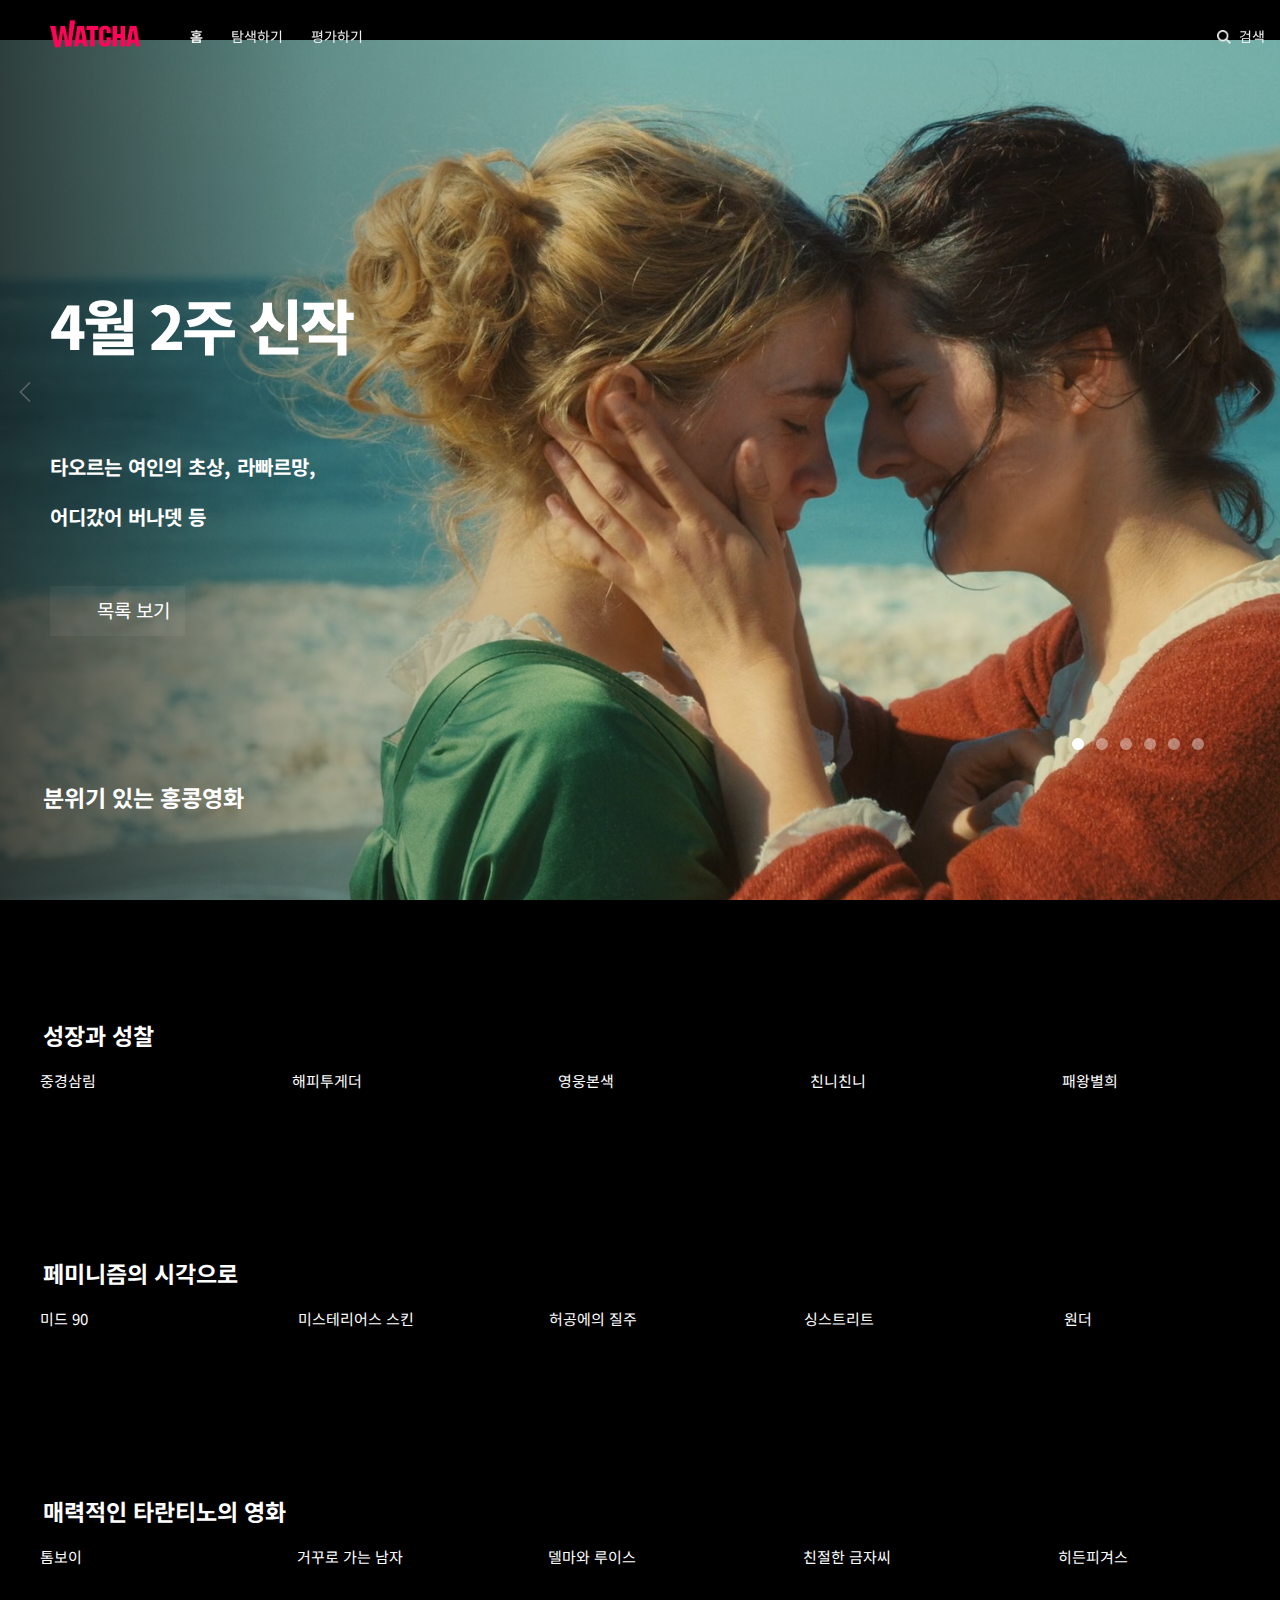
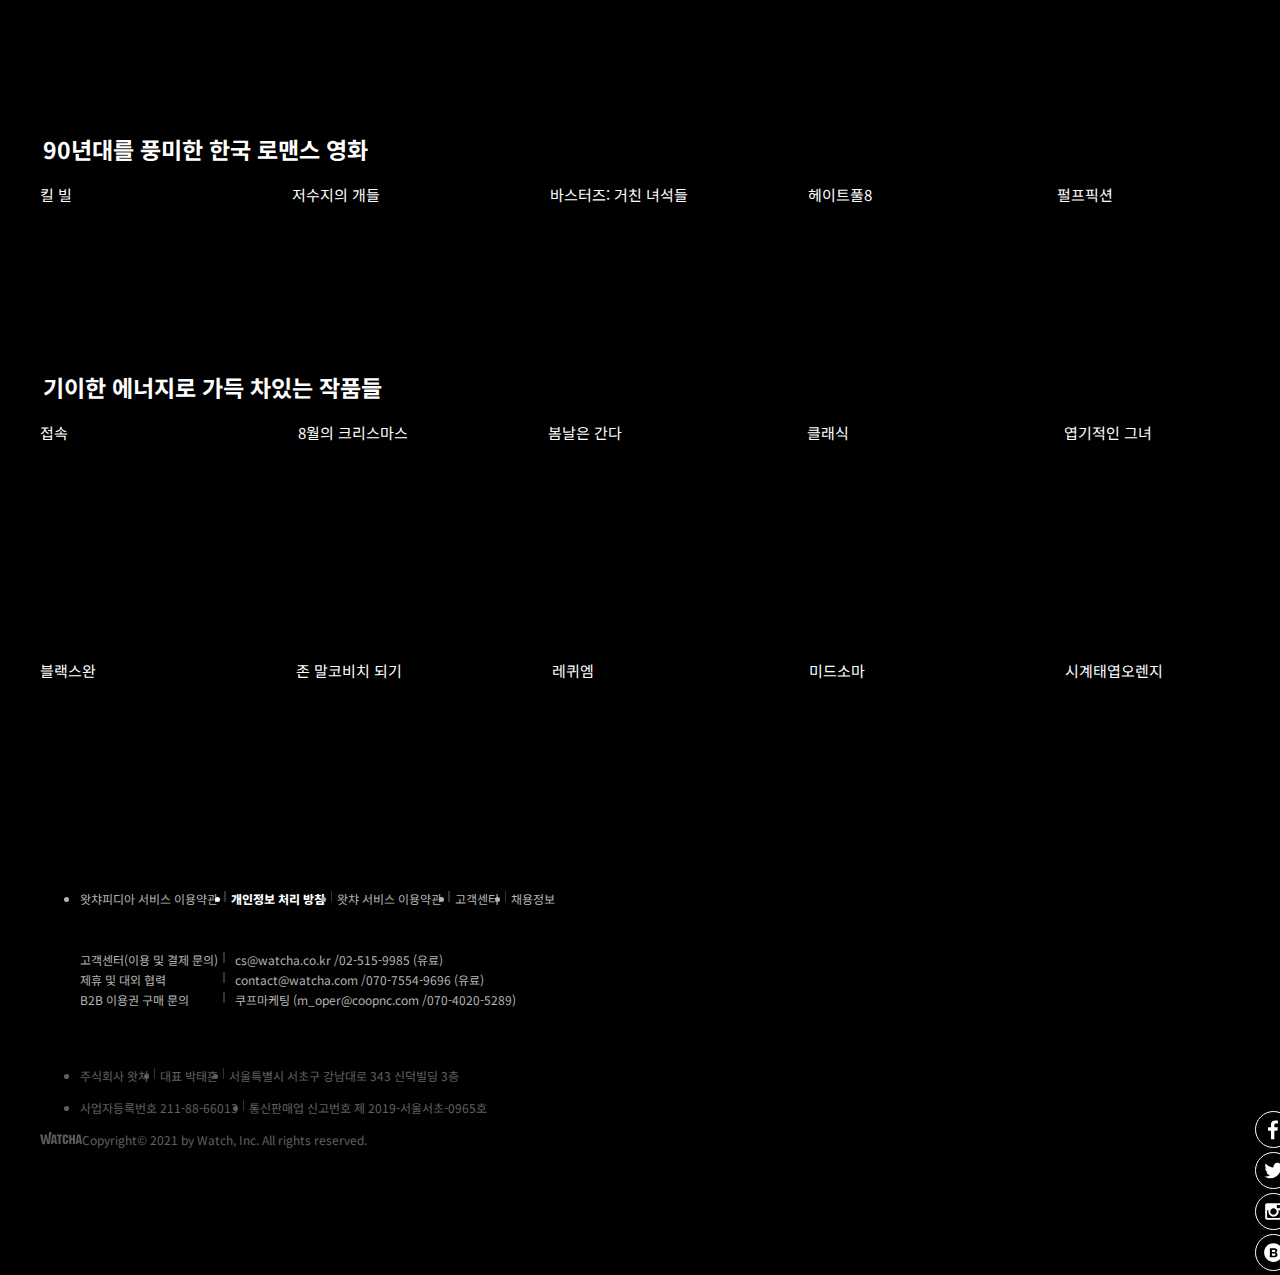
==== commit 3612e9be: "footer edit" ====
--- a/clone-coding/index.html
+++ b/clone-coding/index.html
@@ -14,7 +14,7 @@
     <link href="https://fonts.googleapis.com/css2?family=Noto+Sans+KR:wght@400;600;700;800&family=Noto+Sans:wght@700&display=swap" rel="stylesheet">
     <!-- 헤더 스크롤 기능 -->
     <script src="https://cdnjs.cloudflare.com/ajax/libs/jquery/3.5.1/jquery.min.js"></script>
-    <link rel="stylesheet" href="./css/main.css">
+    <link rel="stylesheet" href="./css/desktop.css">
     <script defer src="./js/main.js"></script>
 </head>
 
@@ -51,7 +51,6 @@
            </div>
        </div>
     </nav>
-</body>
 
 
 <!-- MAIN SECTION -->
@@ -61,7 +60,7 @@
         <div id="slider">
           <!-- 슬라이드를 왼쪽으로 넘기는 화살표 아이콘 -->
           <img class="material-icons arrow--left" src="./images/left.png" height="20">
-          <!-- 첫 번째 슬라이드 -->
+          <!-- 1번째 슬라이드 -->
             <div class="slide slide1">
                <h1 class="slide_title">4월 2주 신작 </h1>
                  <h2 class="slide_title_down">
@@ -70,7 +69,7 @@
                     <!-- 목록보기 버튼 -->
                      <input type="button" value="목록 보기" class="button_1"/>
               </div>
-              <!-- 두 번째 슬라이드 -->
+              <!-- 2번째 슬라이드 -->
             <div class="slide slide2">
                <h1 class="slide_title"> 왓챠로 파티하자! </h1>
                  <h2 class="slide_title_down">
@@ -79,9 +78,9 @@
                     <!-- 목록보기 버튼 -->
                      <input type="button" value="목록 보기" class="button_1"/>
             </div>
-            <!-- 세 번째 슬라이드 -->
+            <!-- 3번째 슬라이드 -->
            <div class="slide slide3">
-             <!-- 세 번째 슬라이드 제목 이미지 추가 -->
+             <!-- 3번째 슬라이드 제목 이미지 추가 -->
               <h1 class="slide_title3"><img src="./images/slide3_title.png" height="120" alt=""></h1>
                <h2 class="slide_title_down">
                  <p style="height:30px;">정체 모를 외계 생명체들의</p>
@@ -91,7 +90,7 @@
                  <input type="button" value="보고싶어요" class="button_3"/>
                  <input type="button" value="자세히 보기" class="button_4"/>
             </div>
-            <!-- 네 번째 슬라이드 -->
+            <!-- 4번째 슬라이드 -->
             <div class="slide slide4">
               <h1 class="slide_title"> 괴물을 알아볼 수 있나요? </h1>
               <h2 class="slide_title_down">
@@ -100,9 +99,9 @@
                  <!-- 목록보기 버튼 -->
                   <input type="button" value="목록 보기" class="button_1"/>
                   </div>
-           <!-- 다섯 번째 슬라이드 -->
+           <!-- 5번째 슬라이드 -->
           <div class="slide slide5">
-            <!-- 다섯 번째 슬라이드 제목 이미지 -->
+            <!-- 5번째 슬라이드 제목 이미지 -->
             <h1 class="slide_title5"><img src="./images/Harry-Potter-Logo.png" height="170" alt=""></h1>
             <h2 class="slide_title_down">
               <p style="height:30px;">5월 1일 자정,</p>
@@ -110,9 +109,9 @@
               <!-- 목록보기 버튼 -->
                 <input type="button" value="목록 보기" class="button_1"/>
           </div>
-          <!-- 여섯 번째 슬라이드 -->
+          <!-- 6번째 슬라이드 -->
           <div class="slide slide6">
-            <!-- 여섯 번째 슬라이드 제목 이미지 -->
+            <!-- 6번째 슬라이드 제목 이미지 -->
             <h1 class="slide_title6"><img src="./images/slide6_logo.png" height="180" alt=""></h1>
             <h2 class="slide_title_down">
               <p style="height:30px;">세상이 버린 청춘을</p>
@@ -139,7 +138,7 @@
   <!-- 메인 슬라이드 아래있는 영화 목록들  -->
   <section id="sub_main">
      <div>
-       <!-- 첫 번째 줄에 있는 영화 컨테이너 -->
+       <!-- 1번째 줄에 있는 영화 컨테이너 -->
        <li class="container_1">
          <!-- 영화 컨테이너 타이틀 -->
            <div class="container_title">분위기 있는 홍콩영화</div>
@@ -169,7 +168,7 @@
                  <a><img src="/images/타락천사.jpg" height="140" alt=""></a>
              </div>
         </li>
-        <!-- 두 번째 줄에 있는 영화 컨테이너 -->
+        <!-- 2번째 줄에 있는 영화 컨테이너 -->
       <li class="container_2">
         <!-- 영화 컨테이너 타이틀 -->
            <div class="container_title_next">성장과 성찰</div>
@@ -197,7 +196,7 @@
                   <a><img src="/images/벌새.jpg" height="140" alt=""></a>
               </div>
          </li>
-         <!-- 세 번째 줄에 있는 영화 컨테이너 -->
+         <!-- 3번째 줄에 있는 영화 컨테이너 -->
          <li class="container_3">
              <!-- 영화 컨테이너 타이틀 -->
              <div class="container_title_next">페미니즘의 시각으로</div>
@@ -225,7 +224,7 @@
                     <a><img src="/images/김지영.jpg" height="140" alt=""></a>
                </div>
             </li>
-          <!-- 네 번째 줄에 있는 영화 컨테이너 -->
+          <!-- 4번째 줄에 있는 영화 컨테이너 -->
           <li class="container_4">
             <!-- 영화 컨테이너 타이틀 -->
           <div class="container_title_next">매력적인 타란티노의 영화</div>
@@ -252,7 +251,7 @@
                  <a><img src="/images/펄프픽션.jpg" height="140" alt=""></a>
                  <a><img src="/images/장고.jpg" height="140" alt=""></a>
             </div>
-            <!-- 다섯 번째 줄에 있는 영화 컨테이너 -->
+            <!-- 5번째 줄에 있는 영화 컨테이너 -->
             <li class="container_5">
               <!-- 영화 컨테이너 타이틀 -->
               <div class="container_title_next">90년대를 풍미한 한국 로맨스 영화</div>
@@ -280,7 +279,7 @@
                      <a><img src="/images/후아유.jpg" height="140" alt=""></a>
                 </div>
               </li>
-            <!-- 여섯 번째 줄에 있는 영화 컨테이너 -->
+            <!-- 6번째 줄에 있는 영화 컨테이너 -->
             <li class="container_6">
               <!-- 영화 컨테이너 타이틀 -->
               <div class="container_title_next">기이한 에너지로 가득 차있는 작품들</div>
@@ -313,72 +312,73 @@
   </section>
 </main>
 
+
 <!-- 푸터 -->
 <footer>
-  <!-- 세 단락 중 첫 번째 단락 -->
+  <!-- 세 단락 중 1번째 단락 -->
   <ul class="paragraph1">
-    <!-- 첫 번째 단락의 첫 번째 문장 -->
+    <!-- 1번째 단락의 1번째 문장 -->
     <li class="paragraph1_line1">
       왓챠피디아 서비스 이용약관
     </li>
-    <!-- 첫 번째 단락의 두 번째 문장 -->
+    <!-- 1번째 단락의 2번째 문장 -->
     <li class="paragraph1_line2">
       개인정보 처리 방침
     </li>
-    <!-- 첫 번째 단락의 세 번째 문장 -->
+    <!-- 1번째 단락의 3번째 문장 -->
     <li class="paragraph1_line3">
       왓챠 서비스 이용약관
     </li>
-    <!-- 첫 번째 단락의 네 번째 문장 -->
+    <!-- 1번째 단락의 4번째 문장 -->
     <li class="paragraph1_line4">
       고객센터
     </li>
-    <!-- 첫 번째 단락의 다섯 번째 문장 -->
+    <!-- 1번째 단락의 5번째 문장 -->
     <li class="paragraph1_line5">
       채용정보
     </li>
   </ul>
 
-  <!-- 세 단락 중 두 번째 단락 -->
+  <!-- 세 단락 중 2번째 단락 -->
 <ul class="paragraph2">
-  <!-- 두 번째 단락 중 첫 번째 줄 -->
+  <!-- 2번째 단락 중 1번째 줄 -->
   <li class="paragraph2_line1">
-    <!-- 두 번째 단락 중 첫 번째 줄의 첫 번째 문장 -->
+    <!-- 2번째 단락 중 1번째 줄의 1번째 문장 -->
     <span class="paragraph2_line1_1">고객센터(이용 및 결제 문의)</span>
-    <!-- 두 번째 단락 중 첫 번째 줄의 두 번째 문장 -->
+    <!-- 2번째 단락 중 1번째 줄의 2번째 문장 -->
     <span class="paragraph2_line1_2">cs@watcha.co.kr /02-515-9985 (유료)</span>
   </li>
-  <!-- 두 번째 단락 중 두 번째 줄-->
+  <!-- 2번째 단락 중 2번째 줄-->
   <li class="paragraph2_line2">
-    <!-- 두 번째 단락 중 두 번째 줄의 첫 번째 문장 -->
+    <!-- 2번째 단락 중 2번째 줄의 1번째 문장 -->
     <span class="paragraph2_line2_1">제휴 및 대외 협력</span>
-    <!-- 두 번째 단락 중 두 번째 줄의 두 번째 문장 -->
+    <!-- 2번째 단락 중 2번째 줄의 2번째 문장 -->
     <span class="paragraph2_line2_2">contact@watcha.com /070-7554-9696 (유료)</span>
   </li>
-  <!-- 두 번째 단락 중 세 번째 줄 -->
+  <!-- 2번째 단락 중 3번째 줄 -->
   <li class="paragraph2_line3">
-    <!-- 두 번째 단락 중 세 번째 줄의 첫 번째 문장 -->
+    <!-- 2번째 단락 중 3번째 줄의 1번째 문장 -->
     <span class="paragraph2_line3_1">B2B 이용권 구매 문의</span>
-    <!-- 두 번째 단락 중 세번째 줄의 두 번째 문장 -->
+    <!-- 2번째 단락 중 3번째 줄의 2번째 문장 -->
     <span class="paragraph2_line3_2">쿠프마케팅 (m_oper@coopnc.com /070-4020-5289)</span>
   </li>
 </ul>
 
 <div>
-  <!-- 세 번째 단락의 첫 번째 줄 -->
+  <!-- 3번째 단락의 1번째 줄 -->
   <ul class="paragraph3_line1">
-    <!-- 세 번째 단락 중 첫 번째 줄의 첫 번째 문장 -->
+    <!-- 3번째 단락 중 1번째 줄의 1번째 문장 -->
     <li class="paragraph3_line1_1">주식회사 왓챠</li>
-    <!-- 세 번째 단락 중 첫 번째 줄의 두 번째 문장 -->
+    <!-- 3번째 단락 중 1번째 줄의 2번째 문장 -->
     <li class="paragraph3_line1_2">대표 박태훈</li>
-    <!-- 세 번째 단락 중 첫 번째 줄의 세 번째 문장 -->
+    <!-- 3번째 단락 중 1번째 줄의 3번째 문장 -->
     <li class="paragraph3_line1_3">서울특별시 서초구 강남대로 343 신덕빌딩 3층</li>
   </ul>
-  <!-- 세 번째 단락 중 두 번째 줄 -->
+  <!-- 3번째 단락 중 2번째 줄 -->
   <ul class="paragraph3_line2">
-    <!-- 세 번째 단락 중 두 번째 줄의 첫 번째 문장 -->
+    <!-- 3번째 단락 중 2번째 줄의 1번째 문장 -->
     <li class="paragraph3_line2_1">사업자등록번호 211-88-66013</li>
-    <!-- 세 번째 단락 중 두 번째 줄의 두 번째 문장 -->
+    <!-- 3번째 단락 중 2번째 줄의 2번째 문장 -->
     <li class="paragraph3_line2_2">통신판매업 신고번호 제 2019-서울서초-0965호</li>
   </ul>
   </div>
@@ -389,7 +389,7 @@
     <a href="https://www.instagram.com/watcha_kr/"><img src="[data-uri]"  width="25"  class="insta_icon"></a>
     <a href="https://team.watcha.com/"><img src="[data-uri]" width="25" class="team_icon"></a>
   </div>
-  <!-- 세 번째 단락 중 세 번째 줄 -->
+  <!-- 3번째 단락 중 3번째 줄 -->
  <div class="paragraph3_line3">
    <a href="https://team.watcha.com">
   <img src="[data-uri]" width="42" alt=""></a>
@@ -401,4 +401,8 @@
  </div>
 </footer>
 
+<!-- SCROLL TO TOP 버튼 -->
+<img class="btn scrollToTop"
+    src="./images/up.png" alt="업" />
+  </body>
 </html>--- a/clone-coding/css/desktop.css
+++ b/clone-coding/css/desktop.css
@@ -0,0 +1,1000 @@
+
+body {
+    display: flex;
+    flex-direction: column;
+    margin: 0;
+    height: 100%;
+    padding: 0;
+    background-color: rgb(0, 0, 0);
+
+}
+
+
+/* 헤더 */
+.navbar {
+    position: fixed;
+    width: 100%;
+    height: 72px;
+    background:#ffffff00;
+    display: flex;  
+    align-items: center;
+    padding-left: 50px;
+    z-index: 1;
+    font-family: noto sans kr;
+    font-size: 14px;
+    color:#eeeeee;
+}
+
+/* 헤더의 왼쪽 메뉴 */
+.menu_left{
+    display: flex;
+    align-items: center;
+    list-style-type: none;
+    padding-left: 36px;
+    padding-right: 820px;
+    cursor: pointer;
+    flex-shrink: 0;
+    
+}
+
+/* 헤더의 오른쪽 메뉴 */
+.menu_right {
+    display: flex;
+    align-items: center;
+    list-style-type: none;
+    cursor: pointer;
+    flex-shrink: 0;
+    
+}
+
+/* 왼쪽 메뉴 간격 조절 */
+.menu_left li {
+    padding: 0 14px;
+}
+/* 오른쪽 메뉴 간격 조절 */
+.menu_right li {
+    padding: 0 3px;
+}
+
+/* 왼쪽 메뉴의 '홈'메뉴 폰트 속성 */
+a {
+    font-weight: bold;
+    text-decoration: none;
+    color:#eeeeee;
+}
+
+/* 검색 메뉴 */
+.search_box{
+    display: flex;
+    align-items: center;
+    padding: 0 20px;
+}
+
+/* 검색 아이콘 */
+.search_button {
+    position: relative;
+    padding-top: 4px;
+    padding-right: 5px;
+}
+
+/* 프로필 */
+.profile_box {
+    display: flex;
+    align-items: center;
+    padding: 0 20px;
+    
+}
+
+/* 프로필 사진 */
+.profile_image {
+border-radius: 50%;
+height: 25px;
+width: 25px;
+padding-top: 3px;
+padding-right: 4px;
+}
+
+/* 프로필 이름 위치 조절 */
+.profile {
+    padding-right: 6px;
+}
+
+
+/* 메인 */
+main {
+    height: 100vh;
+    position: relative;
+    flex-direction: row;
+    flex: 1;
+    
+}
+
+/* MAIN SLIDER */
+
+main .wrapper {
+    justify-content: center;
+    top: calc((40vh - 120px)/2 + 120px);
+}
+
+main .wrapper #slider {
+    width: 100%;
+    height: 100vh;
+    position: relative;
+    overflow: hidden;
+}
+
+/* 1번째 슬라이드 */
+main .wrapper #slider .slide1 {
+    width: 100%;
+    height: 100vh;
+    /* 슬라이드에 명암 추가 */
+    background: linear-gradient(
+     to left,
+    rgba(20, 20, 20, 0.1) 50%,
+    rgba(20, 20, 20, 0.3) 75%,
+    rgba(20, 20, 20, 0.75) 100%
+    ), url("../images/bg_img.jpg");
+        background-size: cover;
+}
+      
+
+      /* 슬라이드 전체적인 텍스트 위치 */
+    main .wrapper #slider .slide_ {
+        width: 100%;
+        height: 100vh;
+        display: flex;
+        flex-direction: column;
+        justify-content: center;
+        align-items: center;
+        font-size: 80px;
+        color: #ffffff;
+    }
+
+      /* 슬라이드의 대표 제목 속성 */
+ main .wrapper #slider .slide_title {
+        padding-top: 240px;
+        padding-left: 50px;
+        font-family: noto sans kr;
+        font-weight: 800;
+        font-size: 60px;
+        color: white;
+        letter-spacing: -3px;
+    }
+ /* 슬라이드의 대표 제목 아래 있는 텍스트 속성 */
+ main .wrapper #slider .slide_title_down {
+        padding-top: 25px;
+        padding-left: 50px;
+        font-family: noto sans kr;
+        font-size: 20px;
+        color: white;
+    }
+    
+
+
+    /* 1번째,2번째,4번째,5번째 슬라이드의 '목록보기' 버튼 */
+input.button_1{
+        background-image: url(/images/list.png);
+        background-repeat: no-repeat;
+        background-position: 13px;
+        background-size: 22px;
+        background-color: #ffffff0c;
+        padding: 10px 15px 15px 15px;
+        border: none;
+        cursor: pointer;
+        height: 50px;
+        width: 135px;
+        margin-left: 50px;
+        margin-top: 35px;
+        font-family: noto sans kr;
+        font-size: 19px;
+        text-align: right;
+        color: white;
+    
+    }
+    /* '목록보기' 버튼 호버시 */
+input.button_1:hover{
+        background-image: url(/images/list_black.png);
+        background-repeat: no-repeat;
+        background-position: 13px;
+        background-size: 22px;
+        background-color: white;
+        padding: 10px 15px 15px 15px;
+        height: 50px;
+        width: 135px;
+        margin-left: 50px;
+        margin-top: 35px;
+        font-family: noto sans kr;
+        font-size: 19px;
+        text-align: right;
+        color: black;
+  }
+
+/* 2번째 슬라이드 */
+main .wrapper #slider .slide2 {
+    width: 100%;
+    height: 100vh;
+    /* 슬라이드에 명암 추가 */
+    background: linear-gradient(
+        to left,
+       rgba(20, 20, 20, 0.1) 50%,
+       rgba(20, 20, 20, 0.3) 75%,
+       rgba(20, 20, 20, 0.75) 100%
+    ), url("../images/mudo.jpg");
+    background-size: cover;    
+}
+
+/* 3번째 슬라이드 */
+main .wrapper #slider .slide3 {
+    width: 100%;
+    height: 100vh;
+    /* 슬라이드에 명암 추가 */
+    background: linear-gradient(
+        to left,
+       rgba(20, 20, 20, 0.1) 50%,
+       rgba(20, 20, 20, 0.3) 75%,
+       rgba(20, 20, 20, 0.75) 100%
+    ), url("../images/slide3.jpg");
+    background-size: cover;   
+}
+
+/* 3번째 슬라이드 제목 이미지 위치 조절 */
+.slide_title3 {
+    padding: 210px 0px 0px 50px;
+}
+
+/* 3번째, 6번째 슬라이드의 '재생' 버튼 속성 */
+input.button_2{
+    background-image: url(/images/play_w.png);
+    background-repeat: no-repeat;
+    background-position: 13px;
+    background-size: 30px;
+    background-color: #ffffff13;
+    padding: 10px 15px 15px 15px;
+    border: none;
+    cursor: pointer;
+    height: 50px;
+    width: 100px;
+    margin-left: 50px;
+    margin-top: 35px;
+    font-family: noto sans kr;
+    font-size: 19px;
+    text-align: right;
+    color: white;
+}
+
+/* '재생' 버튼 호버시 */
+input.button_2:hover{
+    background-image: url(/images/play_b.png);
+    background-repeat: no-repeat;
+    background-position: 13px;
+    background-size: 30px;
+    background-color: white;
+    padding: 10px 15px 15px 15px;
+    height: 50px;
+    width: 100px;
+    margin-left: 50px;
+    margin-top: 35px;
+    font-family: noto sans kr;
+    font-size: 19px;
+    text-align: right;
+    color: black;
+
+}
+ 
+/* 3번째,6번째 슬라이드의 '보고싶어요' 버튼 속성 */
+input.button_3{
+    background-image: url(/images/plus_w.png);
+    background-repeat: no-repeat;
+    background-position: 13px;
+    background-size: 20px;
+    background-color: #ffffff10;
+    padding: 10px 15px 15px 15px;
+    border: none;
+    cursor: pointer;
+    height: 50px;
+    width: 150px;
+    margin-left: 5px;
+    margin-top: 35px;
+    font-family: noto sans kr;
+    font-size: 19px;
+    text-align: right;
+    color: white;
+}
+
+/* '보고싶어요' 버튼 호버시 */
+input.button_3:hover{
+    background-image: url(/images/plus_b.png);
+    background-repeat: no-repeat;
+    background-position: 13px;
+    background-size: 20px;
+    background-color: white;
+    padding: 10px 15px 15px 15px;
+    height: 50px;
+    width: 150px;
+    margin-left: 5px;
+    margin-top: 35px;
+    font-family: noto sans kr;
+    font-size: 19px;
+    text-align: right;
+    color: black;
+
+}
+
+/* 3번째,6번째 슬라이드의 '자세히 보기' 버튼 속성 */
+input.button_4{
+    background-image: url(/images/info_w.png);
+    background-repeat: no-repeat;
+    background-position: 13px;
+    background-size: 24px;
+    background-color: #ffffff0c;
+    padding: 10px 15px 15px 15px;
+    border: none;
+    cursor: pointer;
+    height: 50px;
+    width: 150px;
+    margin-left: 5px;
+    margin-top: 35px;
+    font-family: noto sans kr;
+    font-size: 19px;
+    text-align: right;
+    color: white;
+}
+
+/* '자세히 보기  버튼 호버시 */
+input.button_4:hover{
+    background-image: url(/images/info_b.png);
+    background-repeat: no-repeat;
+    background-position: 13px;
+    background-size: 24px;
+    background-color: white;
+    padding: 10px 15px 15px 15px;
+    height: 50px;
+    width: 150px;
+    margin-left: 5px;
+    margin-top: 35px;
+    font-family: noto sans kr;
+    font-size: 19px;
+    text-align: right;
+    color: black;
+
+}
+
+/* 4번째 슬라이드 */
+main .wrapper #slider .slide4 {
+    width: 100%;
+    height: 100vh;
+    /* 슬라이드에 명암 추가 */
+    background: linear-gradient(
+            to left,
+     rgba(20, 20, 20, 0.1) 50%,
+     rgba(20, 20, 20, 0.3) 75%,
+     rgba(20, 20, 20, 0.75) 100%
+      ), url("../images/slide4.jpg");
+     background-size: cover;   
+    }
+    
+
+/* 4번째 슬라이드 */
+main .wrapper #slider .slide5 {
+    width: 100%;
+    height: 100vh;
+    /* 슬라이드에 명암 추가 */
+    background: linear-gradient(
+            to left,
+     rgba(20, 20, 20, 0.1) 50%,
+     rgba(20, 20, 20, 0.3) 75%,
+     rgba(20, 20, 20, 0.75) 100%
+      ), url("../images/slide5.jpg");
+     background-size: cover;   
+    
+}
+
+/* 5번째 슬라이드 제목 위치 */
+.slide_title5 {
+    padding: 180px 0px 0px 50px;
+}
+
+/* 6번째 슬라이드 */
+main .wrapper #slider .slide6 {
+    width: 100%;
+    height: 100vh;
+    /* 슬라이드에 명암 추가 */
+    background: linear-gradient(
+            to left,
+     rgba(20, 20, 20, 0.1) 50%,
+     rgba(20, 20, 20, 0.3) 75%,
+     rgba(20, 20, 20, 0.75) 100%
+      ), url("../images/slide6 (2).jpg");
+     background-size: cover; 
+}
+
+/* 6번째 슬라이드 제목 위치 */
+.slide_title6 {
+    padding: 140px 0px 0px 50px;
+}
+
+
+/* SLIDER ARROW */
+main .wrapper #slider .material-icons {
+    justify-content: center;
+    position: absolute;
+    top: 28%;
+    margin-top: 30px;
+    
+}
+
+/* 왼쪽 화살표 아이콘 */
+main .wrapper #slider .arrow--left {
+    left: 0;
+    padding: 100px 15px;
+    opacity: 0.5;
+   
+   
+}
+
+/* 오른쪽 화살표 아이콘 */
+main .wrapper #slider .arrow--right {
+    right: 0px;
+    padding: 100px 15px;
+    opacity: 0.5;
+}
+
+/* 왼쪽 화살표 아이콘 호버시 */
+main .wrapper #slider .arrow--left:hover {
+    opacity: 1;
+}
+
+/* 오른쪽 화살표 아이콘 호버시 */
+main .wrapper #slider .arrow--right:hover {
+    opacity: 1;
+}
+/* SLIDER DOTS */
+/* 슬라이드 동그라미 위치 */
+main .wrapper #slider .dots {
+    position: absolute;
+    bottom: 0;
+    left: 0;
+    right: 0;
+    margin: 150px auto;
+    padding-right: 70px;
+    display: flex;
+    justify-content: flex-end;
+}
+
+/* 슬라이드 동그라미 속성 */
+main .wrapper #slider .dots .dot {
+    width: 12px;
+    height: 12px;
+    border-radius: 50%;
+    background: #ffffff62;
+    margin: 0 6px;
+    cursor: pointer;
+    
+}
+
+/* 슬라이드 첫 번째 동그라미 색상 */
+main .wrapper #slider .dots .dot1 {
+    background: #ffffff;
+}
+
+/* section */
+/* 1번째 컨테이너 대표 제목 속성 */
+.container_title {
+    position: relative;
+    bottom: 120px;
+    height: 50px;
+    padding-left: 43px;
+    background: rgba(255, 255, 255, 0);
+    font-family: noto sans kr;
+    font-size: 23px;
+    font-weight: bold;
+    color: white;
+}
+
+/* 1번째 컨테이너의 '모두보기' 속성  */
+.watching_all {
+    position: relative;
+    bottom: 165px;
+    padding-left: 1390px;
+    font-family: noto sans kr;
+    font-weight: bold;
+    font-size: 16px;
+    color: #ffffff;
+    opacity: 0.7;
+    cursor: pointer;
+}
+
+/* 1번째 컨테이너의 '모두보기'호버시 색상 변경 */
+.watching_all:hover {
+    color: white;
+    opacity: 1;
+}
+
+/* 메인 슬라이드와 첫 번째 컨테이너의 자연스러운 연결을 위한 그라데이션 */
+.gradation {
+    position: relative;
+    bottom: 165px;
+    background: linear-gradient(to top, #00000000, #000000 50%, transparent);
+    height: 200px;
+}
+
+/* 영화들을 담은 박스의 위치 */
+.box {
+    position: relative;
+    bottom: 350px;
+    padding-left: 40px;
+    display: grid;
+    grid-column-gap: 40px;
+    grid-template-columns: repeat(6, minmax(100px, 1fr));
+}
+
+  /* 컨테이너에 담긴 영화 썸네일 호버시 */
+  .box a:hover {
+    transition: transform .3s;
+    -ms-transform: scale(1.4);
+    -webkit-transform: scale(1.4);  
+    transform: scale(1.4);
+
+
+  }
+  
+  /*1번째 컨테이너에 담긴 영화 제목 */
+  .title_text {
+    position: absolute;
+    display: flex;
+    color: white;
+    font-family: noto sans kr;
+    font-size: 15px;
+    padding-left: 40px;
+}
+
+/* 1번째 컨테이너에 담긴 영화 제목들 간격 조절 */
+.title_text>div {
+position: relative;
+top: 150px;
+padding-right: 196px;
+flex-shrink: 0;
+}
+
+/* 2번째~6번째 컨테이너의 대표 제목 속성 */
+.container_title_next {
+    position: relative;
+    bottom: 320px;
+    height: 50px;
+    padding-left: 43px;
+    padding-top: 50px;
+    font-family: noto sans kr;
+    font-size: 23px;
+    font-weight: bold;
+    color: white;
+}
+
+/* 2번째~6번째 컨테이너의 '모두보기' 속성 */
+.watching_all_next {
+    position: relative;
+    bottom: 365px;
+    padding-left: 1390px;
+    font-family: noto sans kr;
+    font-weight: bold;
+    font-size: 16px;
+    color: #ffffff;
+    opacity: 0.7;
+    cursor: pointer;
+}
+
+/* 2번째~6번째 컨테이너의 '모두보기' 호버시 */
+.watching_all_next:hover {
+    color: white;
+    opacity: 1;
+}
+
+/* 2번째~6번째 컨테이너의 영화 제목 속성 */
+.title_text_next{
+    position: absolute;
+    display: flex;
+    color: white;
+    font-family: noto sans kr;
+    font-size: 15px;
+    padding-left: 40px;
+}
+
+/* 2번째~6번째 컨테이너에 담긴 영화 제목들 간격 조절 */
+.title_text_next>div {
+    position: relative;
+    display: inline-block;
+    top: 150px;
+    flex-shrink: 0;
+    }
+
+/* 영화 제목들의 전체적인 간격 조절 후, 벗어나는 위치 다시 디테일하게 조절 */
+.movie_title_1 {
+    padding-left: 210px;
+}
+
+.movie_title_2 {
+    padding-left: 135px;
+}
+
+.movie_title_3 {
+    padding-left: 167px;
+}
+
+.movie_title_4 {
+    padding-left: 190px;
+}
+
+.movie_title_5 {
+    padding-left: 230px;
+}
+
+.movie_title_6 {
+    padding-left: 215px;
+}
+
+.movie_title_7 {
+    padding-left: 145px;
+}
+
+.movie_title_8 {
+    padding-left: 167px;
+}
+
+.movie_title_9 {
+    padding-left: 167px;
+}
+
+.movie_title_10 {
+    padding-left: 190px;
+}
+
+.movie_title_11 {
+    padding-left: 220px;
+}
+
+.movie_title_12 {
+    padding-left: 170px;
+}
+
+.movie_title_13 {
+    padding-left: 120px;
+}
+
+.movie_title_14 {
+    padding-left: 185px;
+}
+
+.movie_title_15 {
+    padding-left: 200px;
+}
+
+.movie_title_16 {
+    padding-left: 230px;
+}
+
+.movie_title_17 {
+    padding-left: 140px;
+}
+
+.movie_title_18 {
+    padding-left: 185px;
+}
+
+.movie_title_19 {
+    padding-left: 215px;
+}
+
+.movie_title_20 {
+    padding-left: 170px;
+}
+
+.movie_title_21 {
+    padding-left: 200px;
+}
+
+.movie_title_22 {
+    padding-left: 150px;
+}
+
+.movie_title_23 {
+    padding-left: 215px;
+}
+
+.movie_title_24 {
+    padding-left: 200px;
+}
+
+.movie_title_25 {
+    padding-left: 160px;
+}
+
+
+/* footer  */
+
+footer {
+    width: 100%;
+    margin: 0;
+    padding-left: 40px;
+    
+    
+}
+
+/*  세 단락 중 1번째 단락  */
+.paragraph1 {
+    display: flex;
+    background: rgb(0, 0, 0);
+    color: #b4b4b4;
+    font-family: noto sans kr;
+    font-size: 12px;
+    font-weight: 400;
+    letter-spacing:  -0.8;
+    height: 0px;
+}
+
+/* 1번째 단락에서 각각 문장 나눠줌. (마지막 문장 제외) */
+.paragraph1>li:not(.paragraph1_line5):after {
+    content: "";
+    display: inline-block;
+    background: rgba(255, 255, 255, 0.2);
+    vertical-align: top;
+    width: 1.5px;
+    height: 11px;
+    margin: 1px 5px 0px 3px;
+    box-sizing: border-box;
+    -webkit-font-smoothing: antialiased;   
+}
+
+/* 1번째 단락의 2번째 문장 폰트 진하게 */
+.paragraph1_line2 {
+    font-weight: 800;
+    color: white;
+}
+
+/* 2번째 단락의  1번째 줄 */
+.paragraph2_line1 {
+    display: flex;
+    background: rgb(0, 0, 0);
+    color: #b4b4b4;
+    font-family: noto sans kr;
+    font-size: 12px;
+    font-weight: 400;
+    letter-spacing:  -0.8;
+    height: 0px;
+    padding-top: 45px;
+}
+
+/* 2번째 단락의 2번째 줄 */
+.paragraph2_line2 {
+    display: flex;
+    background: rgb(0, 0, 0);
+    color: #b4b4b4;
+    font-family: noto sans kr;
+    font-size: 12px;
+    font-weight: 400;
+    letter-spacing:  -0.8;
+    height: 0px;
+    padding: 20px 0px;
+}
+
+/* 2번째 단락의 3번째 줄 */
+.paragraph2_line3 {
+    display: flex;
+    background: rgb(0, 0, 0);
+    color: #b4b4b4;
+    font-family: noto sans kr;
+    font-size: 12px;
+    font-weight: 400;
+    letter-spacing: -0.8;
+    height: 0px;
+    
+}
+
+/* 2번째 단락의 1번째 줄의 문장 나눠줌 */
+.paragraph2_line1_1:after {
+    content: "";
+    display: inline-block;
+    background: rgba(255, 255, 255, 0.2);
+    vertical-align: top;
+    width: 1.5px;
+    height: 11px;
+    margin: 1px 10px 0px 5px;
+    box-sizing: border-box;
+    -webkit-font-smoothing: antialiased;   
+}
+
+/* 2번째 단락의 2번째 줄의 문장 나눠줌 */
+.paragraph2_line2_1:after {
+    content: "";
+    display: inline-block;
+    background: rgba(255, 255, 255, 0.2);
+    vertical-align: top;
+    width: 1.5px;
+    height: 11px;
+    margin: 1px 10px 0px 57px;
+    box-sizing: border-box;
+    -webkit-font-smoothing: antialiased;   
+}
+
+/* 2번째 단락의  3번째 줄의 문장 나눠줌 */
+.paragraph2_line3_1:after {
+    content: "";
+    display: inline-block;
+    background: rgba(255, 255, 255, 0.2);
+    vertical-align: top;
+    width: 1.5px;
+    height: 11px;
+    margin: 1px 10px 0px 34px;
+    box-sizing: border-box;
+    -webkit-font-smoothing: antialiased;   
+}
+
+/* 3번째 단락의 1번째 줄 */
+.paragraph3_line1 {
+    display: flex;
+    background: rgb(0, 0, 0);
+    color: #616161;
+    font-family: noto sans kr;
+    font-size: 12px;
+    font-weight: 400;
+    letter-spacing: -0.8;
+    height: 0px;
+    padding-top: 60px;
+    
+}
+
+/* 3번째 단락의 1번째 줄의 문장들 나눠줌. (마지막 문장 제외) */
+.paragraph3_line1>li:not(.paragraph3_line1_3):after {
+    content: "";
+    display: inline-block;
+    background: rgba(255, 255, 255, 0.2);
+    vertical-align: top;
+    width: 1px;
+    height: 11px;
+    margin: 1px 5px 0px 5px;
+    box-sizing: border-box;
+    -webkit-font-smoothing: antialiased;   
+}
+
+/* 3번째 단락의 2번째 줄 */
+.paragraph3_line2 {
+    display: flex;
+    background: rgb(0, 0, 0);
+    color: #616161;
+    font-family: noto sans kr;
+    font-size: 12px;
+    font-weight: 400;
+    letter-spacing: -0.8;
+    height: 0px;
+    padding-top: 20px;
+    
+}
+
+/* 3번째 단락의 2번째 줄의 문장 나눠줌 (마지막 문장 제외) */
+.paragraph3_line2>li:not(.paragraph3_line2_2):after {
+    content: "";
+    display: inline-block;
+    background: rgba(255, 255, 255, 0.2);
+    vertical-align: top;
+    width: 1px;
+    height: 11px;
+    margin: 1px 5px 0px 5px;
+    box-sizing: border-box;
+    -webkit-font-smoothing: antialiased;   
+}
+
+/* 3번째 단락의 3번째 줄 */
+.paragraph3_line3 {
+    display: flex;
+    background: rgb(0, 0, 0);
+    color: #616161;
+    font-family: noto sans kr;
+    font-size: 12px;
+    font-weight: 400;
+    letter-spacing: -0.8;
+    height: 0px;
+    padding-top: 20px;
+}
+
+/* 푸터 오른쪽 하단의 아이콘 위치 */
+.footer_icons {
+   position: absolute;
+   padding-left: 1200px;
+     
+}
+
+/* 푸터 페이스북 아이콘 */
+.facebook_icon {
+    padding: 5px;
+    display: inline-block;
+    border :1px solid white;
+    border-radius: 50%;
+    margin: 0px 0px 0px 15px;
+}
+
+/* 푸터 트위터 아이콘 */
+.twitter_icon {
+    padding: 5px;
+    display: inline-block;
+    border :1px solid white;
+    border-radius: 50%;
+    margin: 0px 0px 0px 15px;
+}
+
+/* 푸터 인스타 아이콘 */
+.insta_icon {
+    padding: 5px;
+    display: inline-block;
+    border :1px solid white;
+    border-radius: 50%;
+    margin: 0px 0px 0px 15px;
+}
+
+/* 왓챠 팀 아이콘 */
+.team_icon {
+    padding: 5px;
+    display: inline-block;
+    border :1px solid white;
+    border-radius: 50%;
+    margin: 0px 0px 0px 15px;
+}
+
+/* 실제 콘텐츠 영역을 잡아주는 inner입니다 */
+
+.inner {
+    /* 너비 값을 주고 margin의 좌우값을 auto로 설정하여 본 요소를 가운데 정렬합니다 */
+    width: 1400px;
+    margin: 0 auto;
+    /* scrollToTop 요소가 잘 작동하는지 확인하고자 */
+    /* 페이지를 길게 만들기 위해 inner에 높이를 지정했습니다 */
+    /* inner의 하위 요소에 margin값을 설정하는 경우 잘 적용되도록 */
+    /* display 속성은 flex로 설정합니다 */
+    display: flex;
+    z-index: 1;
+}
+
+/* 버튼 */
+
+/* 페이지 내 모든 버튼 요소는 기본적으로 클래스 속성에 btn을 갖도록 합니다 */
+
+.btn {
+    cursor: pointer;
+}
+
+/* 둥둥 뜨는 애니메이션 */
+
+@keyframes float {
+    0% {
+        transform: translatey(0px);
+    }
+    50% {
+        transform: translatey(-20px);
+    }
+    100% {
+        transform: translatey(0px);
+    }
+}
+
+/* 페이지 내에 scrollToTop 기능을 갖는 모든 요소는 둥둥이로 만듭니다 */
+
+.scrollToTop {
+    animation: float 6s ease infinite;
+    width: 100px;
+    /* 블록 속성을 가진 요소로 만듭니다 */
+    display: inline-block;
+    /* margin-top을 auto로 설정하면 페이지 맨 아래에 찰싹 붙는 요소를 쉽게 만들 수 있습니다 */
+    /* 단 부모 요소에 display: flex가 있어야 합니다 */
+    margin-top: auto;
+    /* 부모 요소의 영역 내에서 본 요소가 가장 우측에 위치하도록 합니다 */
+    margin-left: auto;
+    padding-bottom: 100px;
+    position: fixed;
+    /* 뷰포트 안에서 가장 아래에 위치하게 합니다 */
+    bottom: 0;
+    /* 콘텐츠가 보이는 영역(.inner)을 60vw로 잡았으므로 */
+    /* scrollToTop 버튼이 뷰포트 맨 오른쪽에 위치하도록 하려면 */
+    /* 화면을 기준으로 오른쪽은 (100vw - 60vw) / 2 = 20vw만큼 떨어져 있어야 합니다   */
+    right: 5vw;
+    /* 기본적으로 안보이게 합니다 */
+    opacity: 0;
+    /* 스크롤 위치에 따라 opacity값이 바뀔 때 자연스럽게 변하도록 합니다 */
+    transition: .4s;
+}
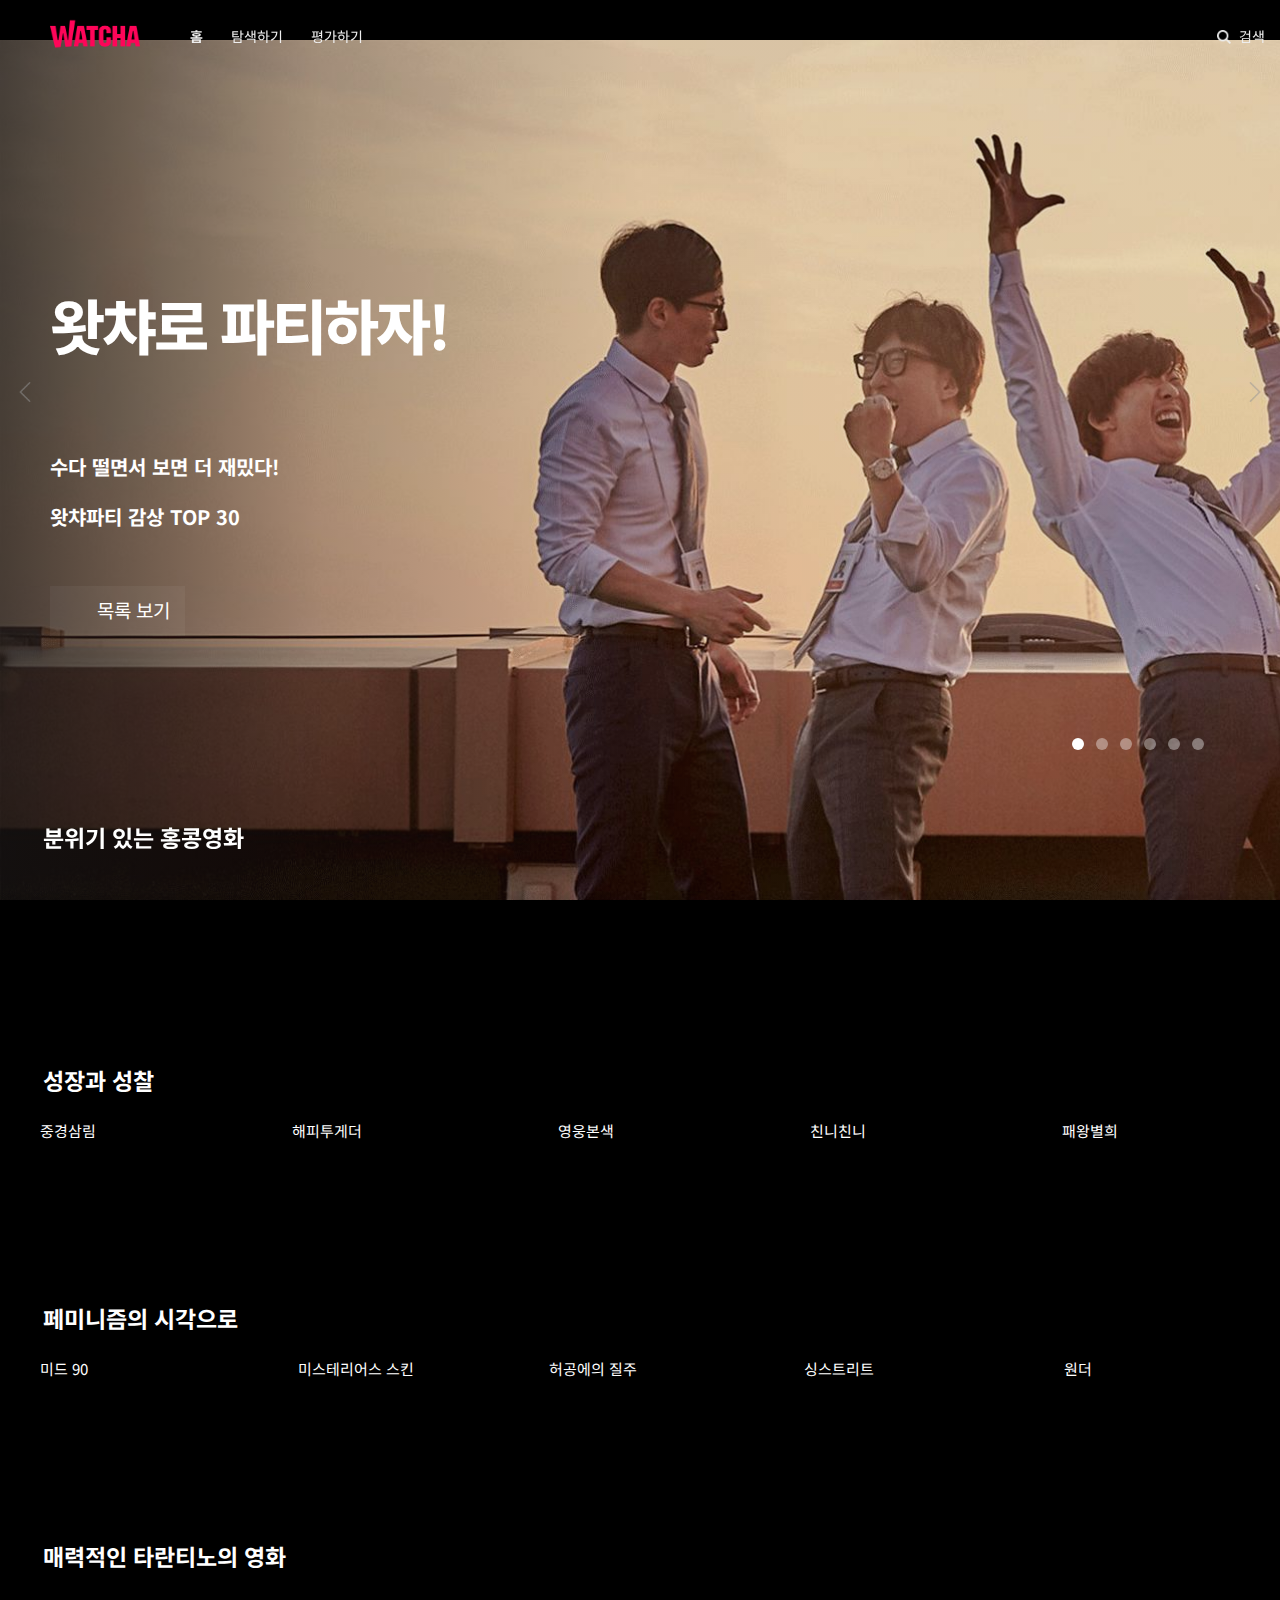
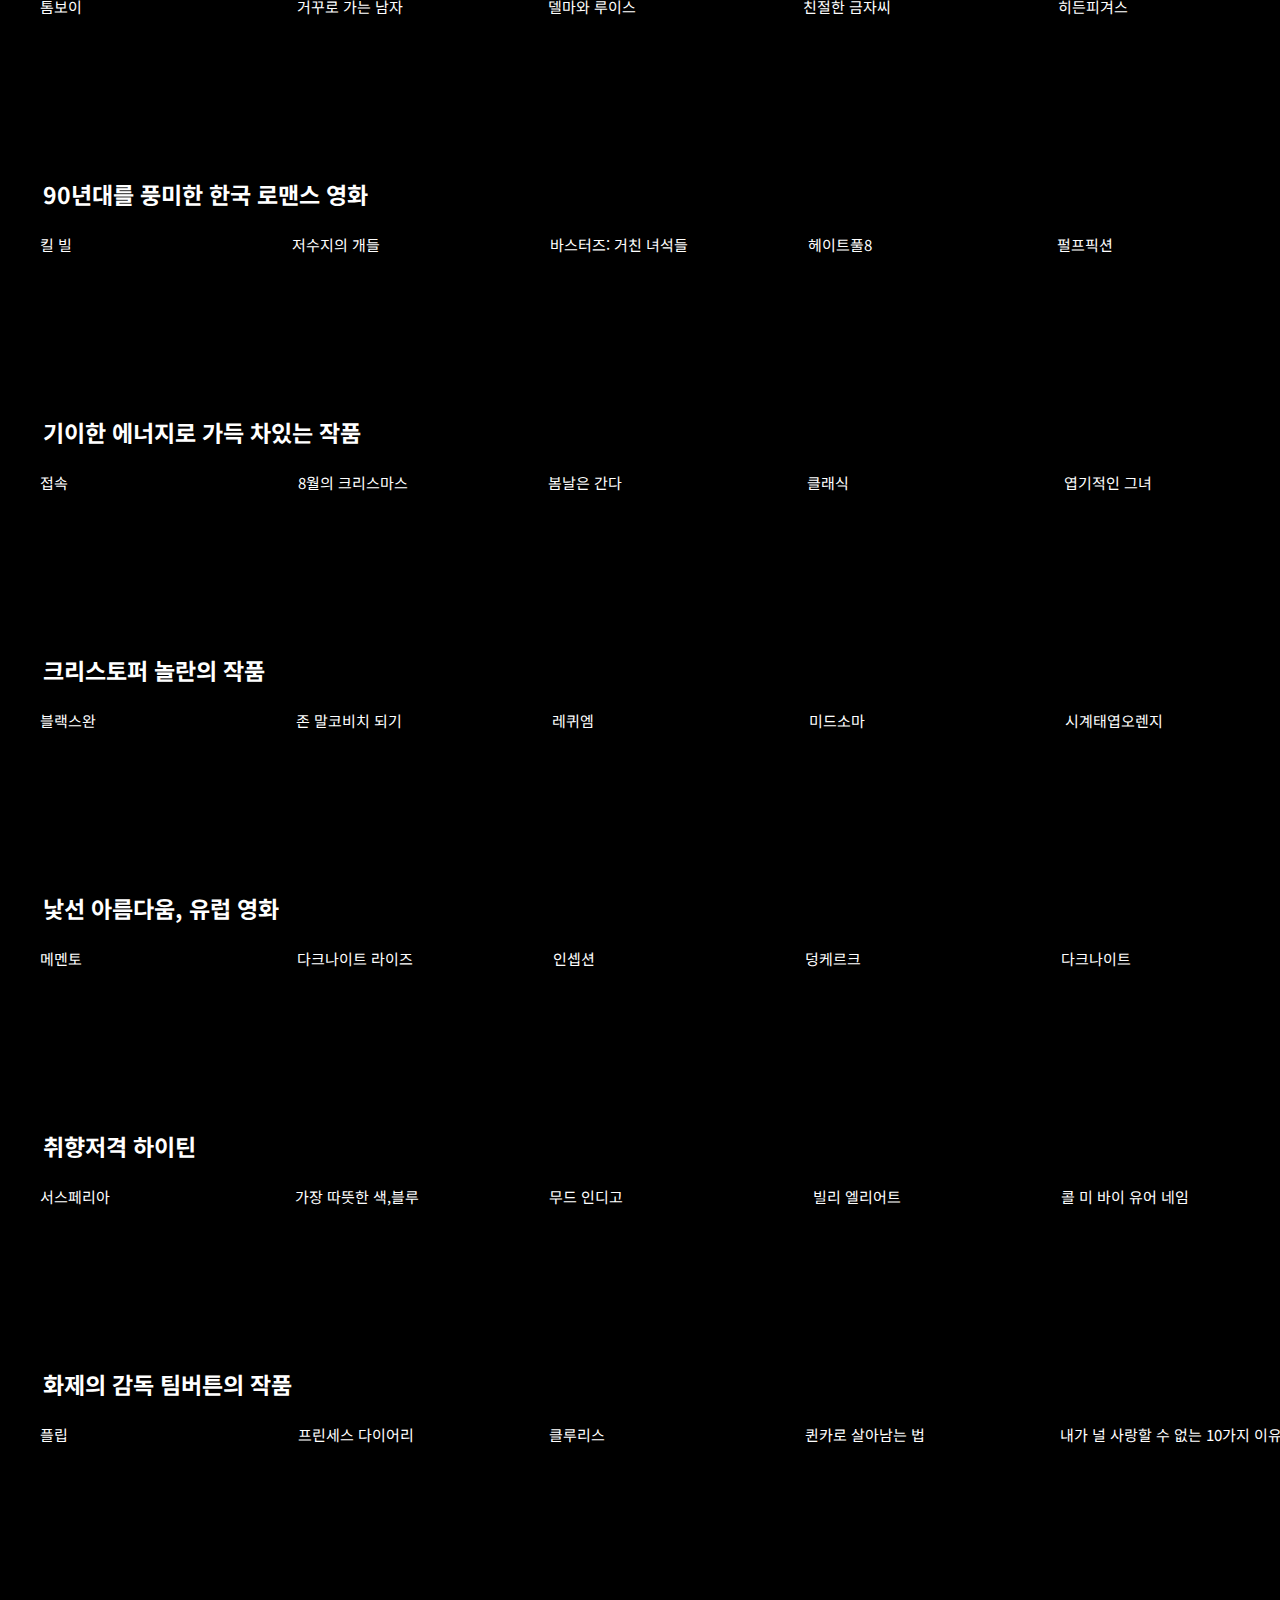
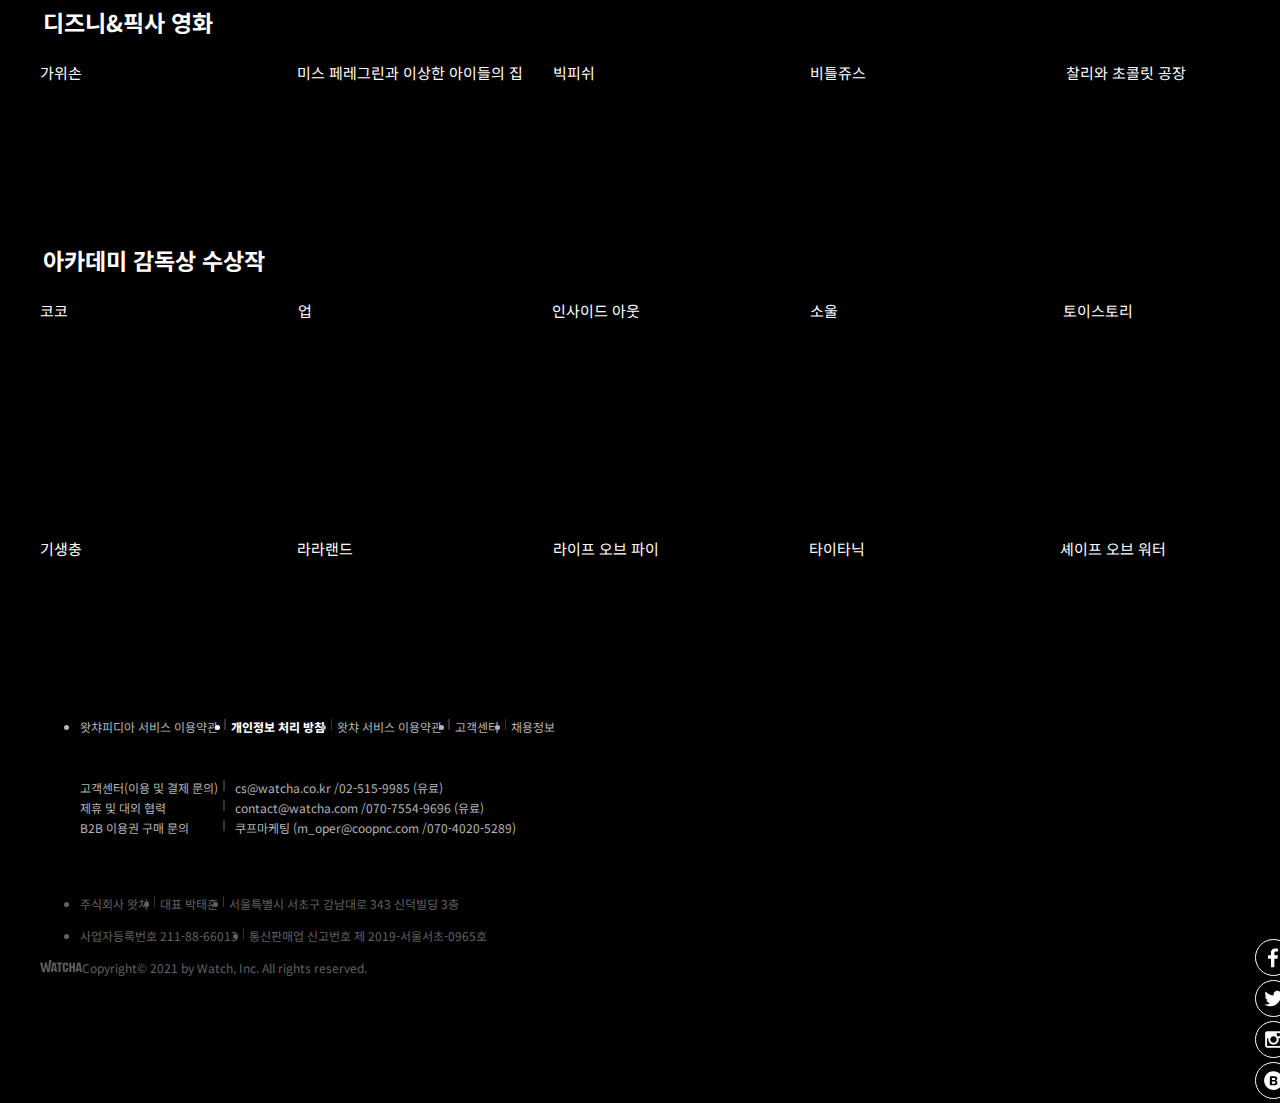
==== commit a44ee208: "main slider edited" ====
--- a/clone-coding/index.html
+++ b/clone-coding/index.html
@@ -61,7 +61,7 @@
           <!-- 슬라이드를 왼쪽으로 넘기는 화살표 아이콘 -->
           <img class="material-icons arrow--left" src="./images/left.png" height="20">
           <!-- 1번째 슬라이드 -->
-            <div class="slide slide1">
+            <div class="slide fade slide1">
                <h1 class="slide_title">4월 2주 신작 </h1>
                  <h2 class="slide_title_down">
                     <p style="height:30px;">타오르는 여인의 초상, 라빠르망,</p>
@@ -70,7 +70,7 @@
                      <input type="button" value="목록 보기" class="button_1"/>
               </div>
               <!-- 2번째 슬라이드 -->
-            <div class="slide slide2">
+            <div class="slide fade slide2">
                <h1 class="slide_title"> 왓챠로 파티하자! </h1>
                  <h2 class="slide_title_down">
                     <p style="height:30px;">수다 떨면서 보면 더 재밌다!</p>
@@ -79,7 +79,7 @@
                      <input type="button" value="목록 보기" class="button_1"/>
             </div>
             <!-- 3번째 슬라이드 -->
-           <div class="slide slide3">
+           <div class="slide fade slide3">
              <!-- 3번째 슬라이드 제목 이미지 추가 -->
               <h1 class="slide_title3"><img src="./images/slide3_title.png" height="120" alt=""></h1>
                <h2 class="slide_title_down">
@@ -91,7 +91,7 @@
                  <input type="button" value="자세히 보기" class="button_4"/>
             </div>
             <!-- 4번째 슬라이드 -->
-            <div class="slide slide4">
+            <div class="slide fade slide4">
               <h1 class="slide_title"> 괴물을 알아볼 수 있나요? </h1>
               <h2 class="slide_title_down">
                  <p style="height:30px;">심연과 아이컨택하는</p>
@@ -100,7 +100,7 @@
                   <input type="button" value="목록 보기" class="button_1"/>
                   </div>
            <!-- 5번째 슬라이드 -->
-          <div class="slide slide5">
+          <div class="slide fade slide5">
             <!-- 5번째 슬라이드 제목 이미지 -->
             <h1 class="slide_title5"><img src="./images/Harry-Potter-Logo.png" height="170" alt=""></h1>
             <h2 class="slide_title_down">
@@ -110,7 +110,7 @@
                 <input type="button" value="목록 보기" class="button_1"/>
           </div>
           <!-- 6번째 슬라이드 -->
-          <div class="slide slide6">
+          <div class="slide fade slide6">
             <!-- 6번째 슬라이드 제목 이미지 -->
             <h1 class="slide_title6"><img src="./images/slide6_logo.png" height="180" alt=""></h1>
             <h2 class="slide_title_down">
@@ -282,7 +282,7 @@
             <!-- 6번째 줄에 있는 영화 컨테이너 -->
             <li class="container_6">
               <!-- 영화 컨테이너 타이틀 -->
-              <div class="container_title_next">기이한 에너지로 가득 차있는 작품들</div>
+              <div class="container_title_next">기이한 에너지로 가득 차있는 작품</div>
               <!-- 컨테이너 오른쪽에 있는 모두 보기 -->
               <div class="watching_all_next">모두 보기
                  <!-- 모두 보기 아이콘 -->
@@ -307,6 +307,171 @@
                      <a><img src="/images/케빈에 대하여.jpg" height="140" alt=""></a>
                 </div>
               </li>
+
+              <li class="container_7">
+                <!-- 영화 컨테이너 타이틀 -->
+                <div class="container_title_next">크리스토퍼 놀란의 작품</div>
+                <!-- 컨테이너 오른쪽에 있는 모두 보기 -->
+                <div class="watching_all_next">모두 보기
+                   <!-- 모두 보기 아이콘 -->
+                   <img class="watching_all_icon_next" src="./images/모두보기.png" height="14" alt=""></div>
+                   <!-- 영화들을 담은 박스 -->
+                   <div class="box">
+                      <!--영화 각각의 제목 -->
+                      <div class="title_text_next">
+                          <div>메멘토</div>
+                          <div class="movie_title_26">다크나이트 라이즈</div>
+                          <div class="movie_title_27">인셉션</div>
+                          <div class="movie_title_28">덩케르크</div>
+                          <div class="movie_title_29">다크나이트</div>
+                          <div class="movie_title_30">인터스텔라</div>
+                       </div>
+                       <!-- 영화 각각의 썸네일 -->
+                       <a><img src="/images/메멘토.jpg" height="140" alt=""></a>
+                       <a><img src="/images/닼나라.jpg" height="140" alt=""></a>
+                       <a><img src="/images/인셉션.jpg" height="140" alt=""></a>
+                       <a><img src="/images/덩케르크.png" height="140" alt=""></a>
+                       <a><img src="/images/다크나이트.jpg" height="140" alt=""></a>
+                       <a><img src="/images/인터스텔라.jpg" height="140" alt=""></a>
+                  </div>
+                </li>
+
+                <li class="container_8">
+                  <!-- 영화 컨테이너 타이틀 -->
+                  <div class="container_title_next">낯선 아름다움, 유럽 영화</div>
+                  <!-- 컨테이너 오른쪽에 있는 모두 보기 -->
+                  <div class="watching_all_next">모두 보기
+                     <!-- 모두 보기 아이콘 -->
+                     <img class="watching_all_icon_next" src="./images/모두보기.png" height="14" alt=""></div>
+                     <!-- 영화들을 담은 박스 -->
+                     <div class="box">
+                        <!--영화 각각의 제목 -->
+                        <div class="title_text_next">
+                            <div>서스페리아</div>
+                            <div class="movie_title_31">가장 따뜻한 색,블루</div>
+                            <div class="movie_title_32">무드 인디고</div>
+                            <div class="movie_title_33">빌리 엘리어트</div>
+                            <div class="movie_title_34">콜 미 바이 유어 네임</div>
+                            <div class="movie_title_35">수면의 과학</div>
+                         </div>
+                         <!-- 영화 각각의 썸네일 -->
+                         <a><img src="/images/서스페리아.jpg" height="140" alt=""></a>
+                         <a><img src="/images/가따블.jpg" height="140" alt=""></a>
+                         <a><img src="/images/무드인디고.jpg" height="140" alt=""></a>
+                         <a><img src="/images/빌리엘리어트.jpg" height="140" alt=""></a>
+                         <a><img src="/images/콜바넴.jpg" height="140" alt=""></a>
+                         <a><img src="/images/수면의 과학.jpg" height="140" alt=""></a>
+                    </div>
+                  </li>
+
+                   <li class="container_9">
+                  <!-- 영화 컨테이너 타이틀 -->
+                  <div class="container_title_next">취향저격 하이틴</div>
+                  <!-- 컨테이너 오른쪽에 있는 모두 보기 -->
+                  <div class="watching_all_next">모두 보기
+                     <!-- 모두 보기 아이콘 -->
+                     <img class="watching_all_icon_next" src="./images/모두보기.png" height="14" alt=""></div>
+                     <!-- 영화들을 담은 박스 -->
+                     <div class="box">
+                        <!--영화 각각의 제목 -->
+                        <div class="title_text_next">
+                            <div>플립</div>
+                            <div class="movie_title_36">프린세스 다이어리</div>
+                            <div class="movie_title_37">클루리스</div>
+                            <div class="movie_title_38">퀸카로 살아남는 법</div>
+                            <div class="movie_title_39">내가 널 사랑할 수 없는 10가지 이유</div>
+                            <div class="movie_title_40">월플라워</div>
+                         </div>
+                         <!-- 영화 각각의 썸네일 -->
+                         <a><img src="/images/플립.jpg" height="140" alt=""></a>
+                         <a><img src="/images/프린세스다이어리.jpg" height="140" alt=""></a>
+                         <a><img src="/images/클루리스.jpg" height="140" alt=""></a>
+                         <a><img src="/images/퀸카로 살아남는 법.jpg" height="140" alt=""></a>
+                         <a><img src="/images/10-Things-I-Hate-About-You.jpg" height="140" alt=""></a>
+                         <a><img src="/images/월플라워.jpg" height="140" alt=""></a>
+                    </div>
+                  </li>
+                  <li class="container_10">
+                    <!-- 영화 컨테이너 타이틀 -->
+                    <div class="container_title_next">화제의 감독 팀버튼의 작품</div>
+                    <!-- 컨테이너 오른쪽에 있는 모두 보기 -->
+                    <div class="watching_all_next">모두 보기
+                       <!-- 모두 보기 아이콘 -->
+                       <img class="watching_all_icon_next" src="./images/모두보기.png" height="14" alt=""></div>
+                       <!-- 영화들을 담은 박스 -->
+                       <div class="box">
+                          <!--영화 각각의 제목 -->
+                          <div class="title_text_next">
+                              <div>가위손</div>
+                              <div class="movie_title_41">미스 페레그린과 이상한 아이들의 집 </div>
+                              <div class="movie_title_42">빅피쉬</div>
+                              <div class="movie_title_43">비틀쥬스</div>
+                              <div class="movie_title_44">찰리와 초콜릿 공장</div>
+                              <div class="movie_title_45">유령신부</div>
+                           </div>
+                           <!-- 영화 각각의 썸네일 -->
+                           <a><img src="/images/가위손.jpg" height="140" alt=""></a>
+                           <a><img src="/images/미스페레그린.jpg" height="140" alt=""></a>
+                           <a><img src="/images/빅피쉬.jpg" height="140" alt=""></a>
+                           <a><img src="/images/비틀쥬스.jpg" height="140" alt=""></a>
+                           <a><img src="/images/찰리와초콜릿공장.jpg" height="140" alt=""></a>
+                           <a><img src="/images/유령신부.jpg" height="140" alt=""></a>
+                      </div>
+                    </li>
+                    <li class="container_11">
+                      <!-- 영화 컨테이너 타이틀 --> 
+                      <div class="container_title_next">디즈니&픽사 영화</div>
+                      <!-- 컨테이너 오른쪽에 있는 모두 보기 -->
+                      <div class="watching_all_next">모두 보기
+                         <!-- 모두 보기 아이콘 -->
+                         <img class="watching_all_icon_next" src="./images/모두보기.png" height="14" alt=""></div>
+                         <!-- 영화들을 담은 박스 -->
+                         <div class="box">
+                            <!--영화 각각의 제목 -->
+                            <div class="title_text_next">
+                                <div>코코</div>
+                                <div class="movie_title_46">업</div>
+                                <div class="movie_title_47">인사이드 아웃</div>
+                                <div class="movie_title_48">소울</div>
+                                <div class="movie_title_49">토이스토리</div>
+                                <div class="movie_title_50">주먹왕 랄프</div>
+                             </div>
+                             <!-- 영화 각각의 썸네일 -->
+                             <a><img src="/images/코코.jpg" height="140" alt=""></a>
+                             <a><img src="/images/up.jpg" height="140" alt=""></a>
+                             <a><img src="/images/인사이드아웃.jpg" height="140" alt=""></a>
+                             <a><img src="/images/소울.jpg" height="140" alt=""></a>
+                             <a><img src="/images/토이스토리.jpg" height="140" alt=""></a>
+                             <a><img src="/images/주먹왕랄프.jpg" height="140" alt=""></a>
+                        </div>
+                      </li> 
+                      <li class="container_12">
+                        <!-- 영화 컨테이너 타이틀 -->
+                        <div class="container_title_next">아카데미 감독상 수상작</div>
+                        <!-- 컨테이너 오른쪽에 있는 모두 보기 -->
+                        <div class="watching_all_next">모두 보기
+                           <!-- 모두 보기 아이콘 -->
+                           <img class="watching_all_icon_next" src="./images/모두보기.png" height="14" alt=""></div>
+                           <!-- 영화들을 담은 박스 -->
+                           <div class="box">
+                              <!--영화 각각의 제목 -->
+                              <div class="title_text_next">
+                                  <div>기생충</div>
+                                  <div class="movie_title_51">라라랜드</div>
+                                  <div class="movie_title_52">라이프 오브 파이</div>
+                                  <div class="movie_title_53">타이타닉</div>
+                                  <div class="movie_title_54">셰이프 오브 워터</div>
+                                  <div class="movie_title_55">양들의 침묵</div>
+                               </div>
+                               <!-- 영화 각각의 썸네일 -->
+                               <a><img src="/images/기생충.jpg" height="140" alt=""></a>
+                               <a><img src="/images/라라랜드.jpg" height="140" alt=""></a>
+                               <a><img src="/images/라이프오브파이.png" height="140" alt=""></a>
+                               <a><img src="/images/타이타닉.jpg" height="140" alt=""></a>
+                               <a><img src="/images/셰이프오브워터.jpeg" height="140" alt=""></a>
+                               <a><img src="/images/양들의 침묵.jpg" height="140" alt=""></a>
+                          </div>  
+                        </li>       
           </li>
       </div>
   </section>
--- a/clone-coding/css/desktop.css
+++ b/clone-coding/css/desktop.css
@@ -470,18 +470,44 @@
     margin: 0 6px;
     cursor: pointer;
     
+    
 }
 
 /* 슬라이드 첫 번째 동그라미 색상 */
 main .wrapper #slider .dots .dot1 {
     background: #ffffff;
-}
+    
+}
+
+.active {
+    background-color: #717171;
+  }
+  
+  /* Fading animation */
+  .fade {
+    -webkit-animation-name: fade;
+    -webkit-animation-duration: 1.5s;
+    animation-name: fade;
+    animation-duration: 1.5s;
+  }
+  
+  @-webkit-keyframes fade {
+    from {opacity: .4} 
+    to {opacity: 1}
+  }
+  
+  @keyframes fade {
+    from {opacity: .4} 
+    to {opacity: 1}
+  }
+  
+  
 
 /* section */
 /* 1번째 컨테이너 대표 제목 속성 */
 .container_title {
     position: relative;
-    bottom: 120px;
+    bottom: 80px;
     height: 50px;
     padding-left: 43px;
     background: rgba(255, 255, 255, 0);
@@ -489,12 +515,13 @@
     font-size: 23px;
     font-weight: bold;
     color: white;
+    z-index: 5;
 }
 
 /* 1번째 컨테이너의 '모두보기' 속성  */
 .watching_all {
     position: relative;
-    bottom: 165px;
+    bottom: 120px;
     padding-left: 1390px;
     font-family: noto sans kr;
     font-weight: bold;
@@ -502,6 +529,7 @@
     color: #ffffff;
     opacity: 0.7;
     cursor: pointer;
+    z-index: 5;
 }
 
 /* 1번째 컨테이너의 '모두보기'호버시 색상 변경 */
@@ -513,7 +541,7 @@
 /* 메인 슬라이드와 첫 번째 컨테이너의 자연스러운 연결을 위한 그라데이션 */
 .gradation {
     position: relative;
-    bottom: 165px;
+    bottom: 180px;
     background: linear-gradient(to top, #00000000, #000000 50%, transparent);
     height: 200px;
 }
@@ -521,7 +549,7 @@
 /* 영화들을 담은 박스의 위치 */
 .box {
     position: relative;
-    bottom: 350px;
+    bottom: 300px;
     padding-left: 40px;
     display: grid;
     grid-column-gap: 40px;
@@ -559,7 +587,7 @@
 /* 2번째~6번째 컨테이너의 대표 제목 속성 */
 .container_title_next {
     position: relative;
-    bottom: 320px;
+    bottom: 275px;
     height: 50px;
     padding-left: 43px;
     padding-top: 50px;
@@ -572,7 +600,7 @@
 /* 2번째~6번째 컨테이너의 '모두보기' 속성 */
 .watching_all_next {
     position: relative;
-    bottom: 365px;
+    bottom: 320px;
     padding-left: 1390px;
     font-family: noto sans kr;
     font-weight: bold;
@@ -707,15 +735,133 @@
     padding-left: 160px;
 }
 
-
+.movie_title_26 {
+    padding-left: 215px;
+}
+
+.movie_title_27 {
+    padding-left: 140px;
+}
+
+.movie_title_28 {
+    padding-left: 210px;
+}
+
+.movie_title_29 {
+    padding-left: 200px;
+}
+
+.movie_title_30 {
+    padding-left: 190px;
+}
+
+.movie_title_31 {
+    padding-left: 185px;
+}
+
+.movie_title_32 {
+    padding-left: 130px;
+}
+
+.movie_title_33 {
+    padding-left: 190px;
+}
+
+.movie_title_34 {
+    padding-left: 160px;
+}
+
+.movie_title_35 {
+    padding-left: 130px;
+}
+
+.movie_title_36 {
+    padding-left: 230px;
+}
+
+.movie_title_37 {
+    padding-left: 135px;
+}
+
+.movie_title_38 {
+    padding-left: 200px;
+}
+
+.movie_title_39 {
+    padding-left: 135px;
+}
+
+.movie_title_40 {
+    padding-left: 30px;
+}
+
+.movie_title_41 {
+    padding-left: 215px;
+}
+
+.movie_title_42 {
+    padding-left: 30px;
+}
+
+.movie_title_43 {
+    padding-left: 215px;
+}
+
+.movie_title_44 {
+    padding-left: 200px;
+}
+
+.movie_title_45 {
+    padding-left: 140px;
+}
+
+.movie_title_46 {
+    padding-left: 230px;
+}
+
+.movie_title_47 {
+    padding-left: 240px;
+}
+
+.movie_title_48 {
+    padding-left: 170px;
+}
+
+.movie_title_49 {
+    padding-left: 225px;
+}
+
+.movie_title_50 {
+    padding-left: 185px;
+}
+
+.movie_title_51 {
+    padding-left: 215px;
+}
+
+.movie_title_52 {
+    padding-left: 200px;
+}
+
+.movie_title_53 {
+    padding-left: 150px;
+}
+
+.movie_title_54 {
+    padding-left: 195px;
+}
+
+.movie_title_55 {
+    padding-left: 150px;
+}
 /* footer  */
 
 footer {
     width: 100%;
-    margin: 0;
+    margin: 0px;
     padding-left: 40px;
     
-    
+
 }
 
 /*  세 단락 중 1번째 단락  */
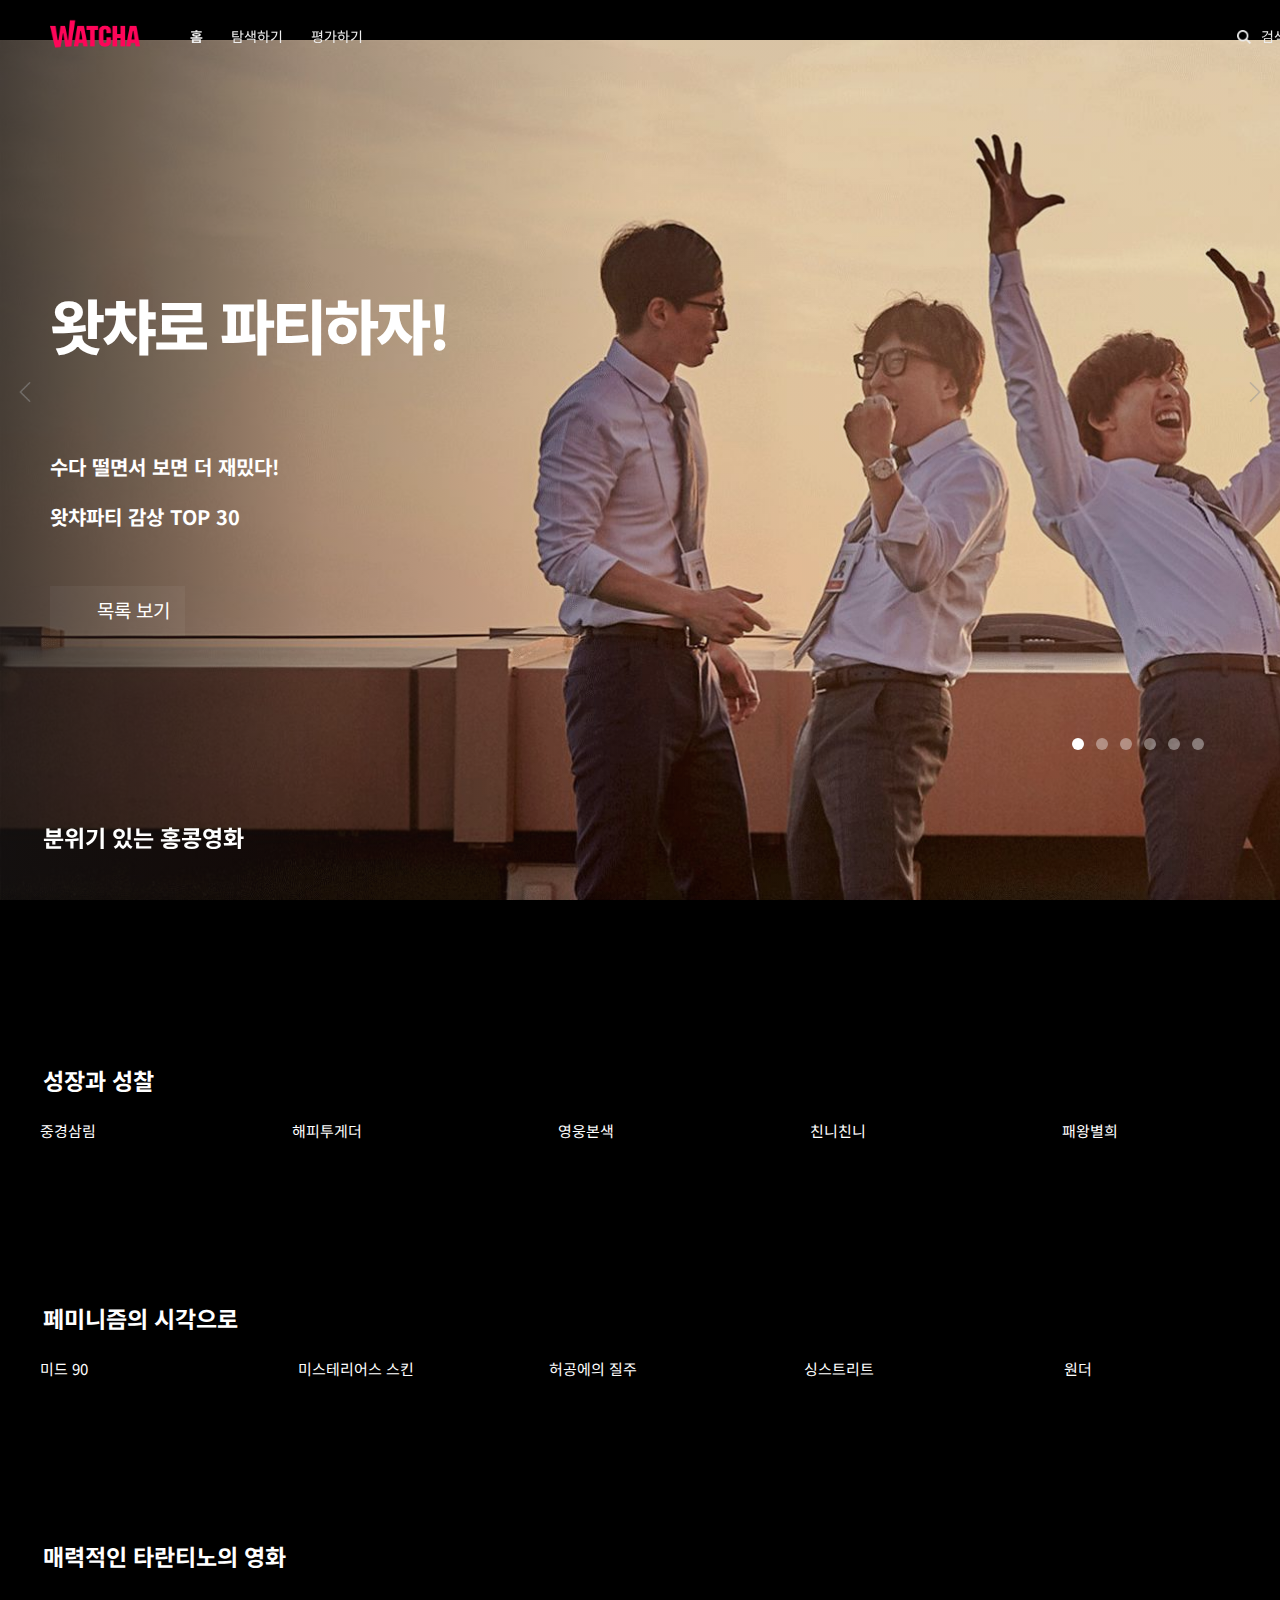
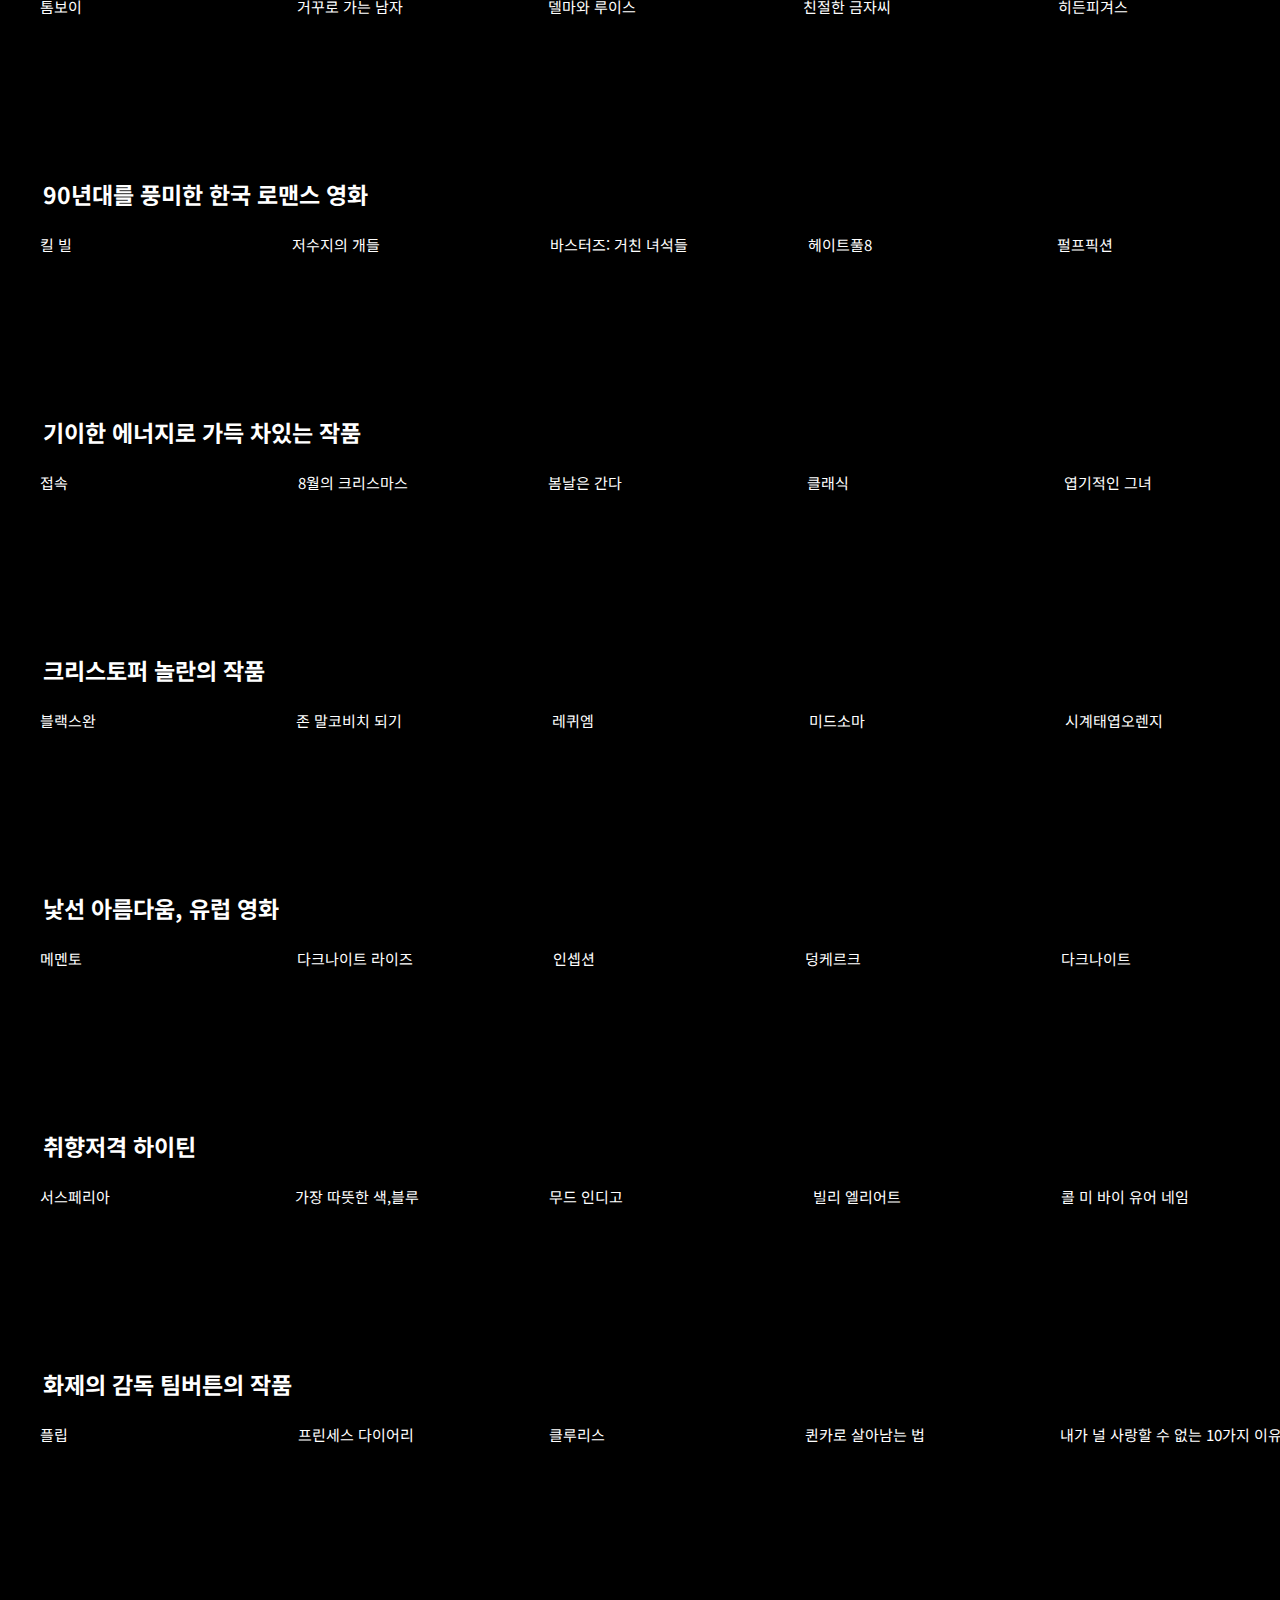
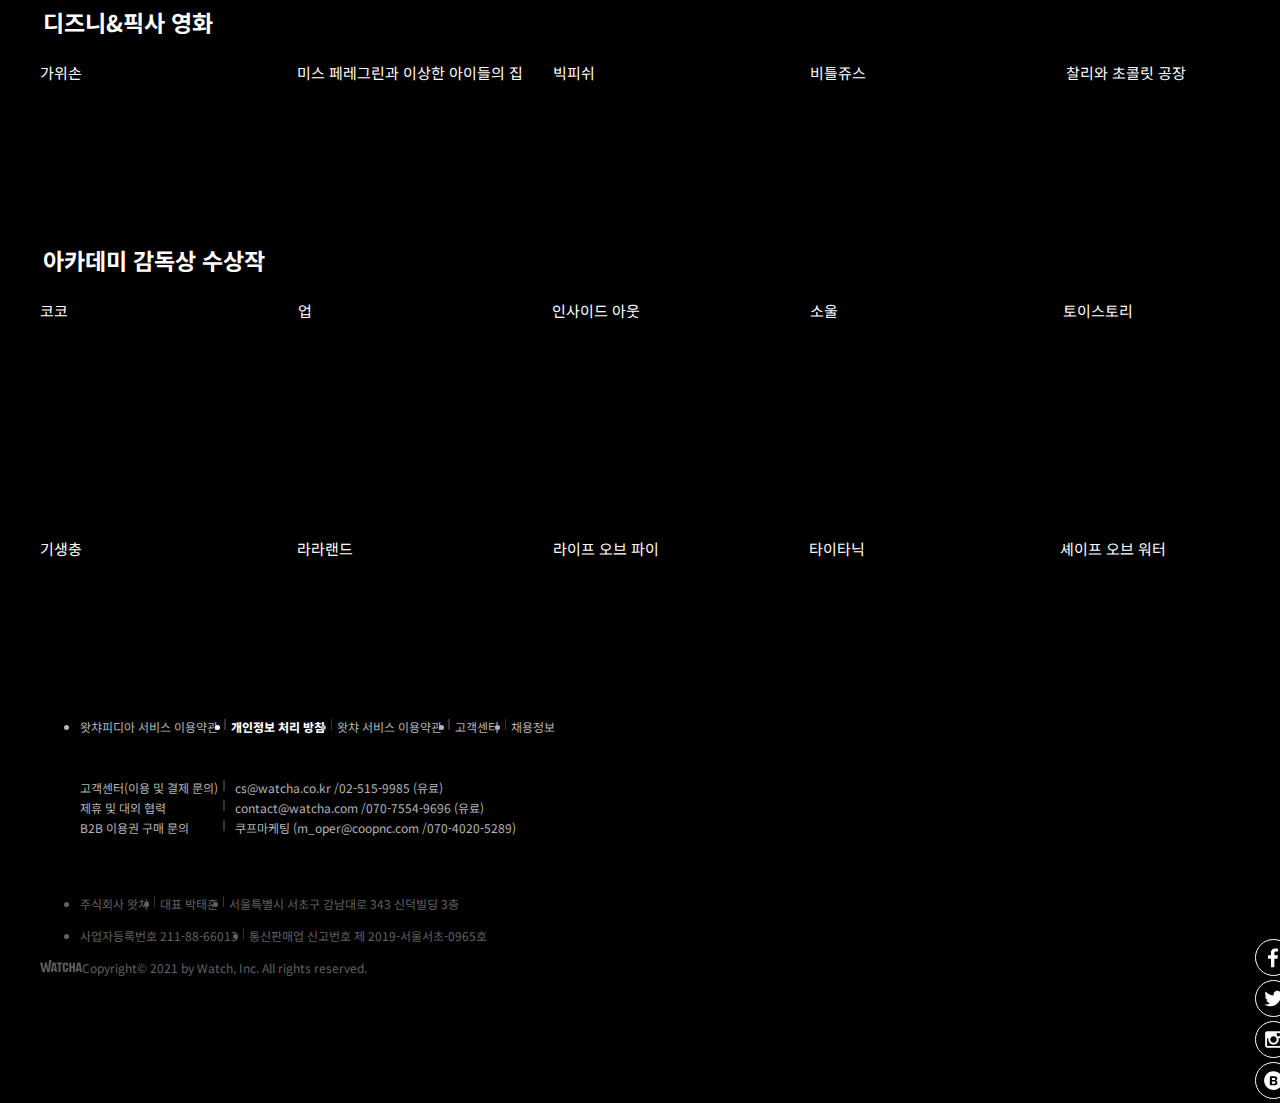
==== commit 45bc7e1d: "Final" ====
--- a/clone-coding/index.html
+++ b/clone-coding/index.html
@@ -30,14 +30,14 @@
              <li class="explore">탐색하기</li>
              <li class="evaluate">평가하기</li>
             </div>
-            <!-- 헤더 오른쪽 메뉴 -->
-            <div class="menu_right">
-              <div class="search_box">
-                <!-- 검색 아이콘 -->
-               <span class="search_button">
-                 <img src="./images/search_button.png" height="14" /></span>
-                   <li class="search">검색</li>
-              </div>
+           <!-- 헤더 오른쪽 메뉴 -->
+           <div class="menu_right">
+            <div class="search_box">
+              <!-- 검색 아이콘 -->
+             <span class="search_button">
+               <img src="./images/search_button.png" height="14" /></span>
+                 <li class="search">검색</li>
+                 </div>    
              <li class="want_to_watch">보고싶어요</li>
             <div class="profile_box">
               <!-- 프로필 이미지 -->
@@ -139,7 +139,7 @@
   <section id="sub_main">
      <div>
        <!-- 1번째 줄에 있는 영화 컨테이너 -->
-       <li class="container_1">
+       <li class="container 1">
          <!-- 영화 컨테이너 타이틀 -->
            <div class="container_title">분위기 있는 홍콩영화</div>
            <!-- 컨테이너 오른쪽에 있는 모두 보기 -->
@@ -148,8 +148,8 @@
              <img class="watching_all_icon" src="./images/모두보기.png" height="14" alt=""></div>
            <!-- 메인 슬라이드와 첫 번째 컨테이너를 자연스럽게 연결하기 위해 그라데이션 생성 -->
             <div class="gradation"></div>
-            <!-- 영화들을 담은 박스 -->
-             <div class="box">
+            <!-- 영화들을 담은 박스 -->         
+                <div class="box"> 
                <!--영화 각각의 제목 -->
                 <div class="title_text">
                     <div>중경삼림</div>
@@ -158,7 +158,7 @@
                     <div>친니친니</div>
                     <div>패왕별희</div>
                     <div>타락천사</div>
-                 </div>
+                </div>
                  <!-- 영화 각각의 썸네일 -->
                  <a><img src="/images/중경삼림.jpg" height="140" alt=""></a>
                  <a><img src="/images/해피투게더.jpg" height="140" alt=""></a>
@@ -169,7 +169,7 @@
              </div>
         </li>
         <!-- 2번째 줄에 있는 영화 컨테이너 -->
-      <li class="container_2">
+      <li class="container 2">
         <!-- 영화 컨테이너 타이틀 -->
            <div class="container_title_next">성장과 성찰</div>
            <!-- 컨테이너 오른쪽에 있는 모두 보기 -->
@@ -197,7 +197,7 @@
               </div>
          </li>
          <!-- 3번째 줄에 있는 영화 컨테이너 -->
-         <li class="container_3">
+         <li class="container 3">
              <!-- 영화 컨테이너 타이틀 -->
              <div class="container_title_next">페미니즘의 시각으로</div>
              <!-- 컨테이너 오른쪽에 있는 모두 보기 -->
@@ -225,7 +225,7 @@
                </div>
             </li>
           <!-- 4번째 줄에 있는 영화 컨테이너 -->
-          <li class="container_4">
+          <li class="container 4">
             <!-- 영화 컨테이너 타이틀 -->
           <div class="container_title_next">매력적인 타란티노의 영화</div>
           <!-- 컨테이너 오른쪽에 있는 모두 보기 -->
@@ -252,7 +252,7 @@
                  <a><img src="/images/장고.jpg" height="140" alt=""></a>
             </div>
             <!-- 5번째 줄에 있는 영화 컨테이너 -->
-            <li class="container_5">
+            <li class="container 5">
               <!-- 영화 컨테이너 타이틀 -->
               <div class="container_title_next">90년대를 풍미한 한국 로맨스 영화</div>
               <!-- 컨테이너 오른쪽에 있는 모두 보기 -->
@@ -280,7 +280,7 @@
                 </div>
               </li>
             <!-- 6번째 줄에 있는 영화 컨테이너 -->
-            <li class="container_6">
+            <li class="container 6">
               <!-- 영화 컨테이너 타이틀 -->
               <div class="container_title_next">기이한 에너지로 가득 차있는 작품</div>
               <!-- 컨테이너 오른쪽에 있는 모두 보기 -->
@@ -308,7 +308,7 @@
                 </div>
               </li>
 
-              <li class="container_7">
+              <li class="container 7">
                 <!-- 영화 컨테이너 타이틀 -->
                 <div class="container_title_next">크리스토퍼 놀란의 작품</div>
                 <!-- 컨테이너 오른쪽에 있는 모두 보기 -->
@@ -336,7 +336,7 @@
                   </div>
                 </li>
 
-                <li class="container_8">
+                <li class="container 8">
                   <!-- 영화 컨테이너 타이틀 -->
                   <div class="container_title_next">낯선 아름다움, 유럽 영화</div>
                   <!-- 컨테이너 오른쪽에 있는 모두 보기 -->
@@ -364,7 +364,7 @@
                     </div>
                   </li>
 
-                   <li class="container_9">
+                   <li class="container 9">
                   <!-- 영화 컨테이너 타이틀 -->
                   <div class="container_title_next">취향저격 하이틴</div>
                   <!-- 컨테이너 오른쪽에 있는 모두 보기 -->
@@ -391,7 +391,7 @@
                          <a><img src="/images/월플라워.jpg" height="140" alt=""></a>
                     </div>
                   </li>
-                  <li class="container_10">
+                  <li class="container 10">
                     <!-- 영화 컨테이너 타이틀 -->
                     <div class="container_title_next">화제의 감독 팀버튼의 작품</div>
                     <!-- 컨테이너 오른쪽에 있는 모두 보기 -->
@@ -418,7 +418,7 @@
                            <a><img src="/images/유령신부.jpg" height="140" alt=""></a>
                       </div>
                     </li>
-                    <li class="container_11">
+                    <li class="container 11">
                       <!-- 영화 컨테이너 타이틀 --> 
                       <div class="container_title_next">디즈니&픽사 영화</div>
                       <!-- 컨테이너 오른쪽에 있는 모두 보기 -->
@@ -445,7 +445,7 @@
                              <a><img src="/images/주먹왕랄프.jpg" height="140" alt=""></a>
                         </div>
                       </li> 
-                      <li class="container_12">
+                      <li class="container 12">
                         <!-- 영화 컨테이너 타이틀 -->
                         <div class="container_title_next">아카데미 감독상 수상작</div>
                         <!-- 컨테이너 오른쪽에 있는 모두 보기 -->
--- a/clone-coding/css/desktop.css
+++ b/clone-coding/css/desktop.css
@@ -31,7 +31,7 @@
     align-items: center;
     list-style-type: none;
     padding-left: 36px;
-    padding-right: 820px;
+    padding-right: 840px;
     cursor: pointer;
     flex-shrink: 0;
     
@@ -51,9 +51,16 @@
 .menu_left li {
     padding: 0 14px;
 }
+.menu_left li:hover {
+    color: #e0e0e0bb;
+}
 /* 오른쪽 메뉴 간격 조절 */
 .menu_right li {
-    padding: 0 3px;
+    padding: 0 5px;
+}
+
+.menu_right li:hover {
+    color: #e0e0e0bb;
 }
 
 /* 왼쪽 메뉴의 '홈'메뉴 폰트 속성 */
@@ -63,6 +70,7 @@
     color:#eeeeee;
 }
 
+  
 /* 검색 메뉴 */
 .search_box{
     display: flex;
@@ -479,11 +487,12 @@
     
 }
 
+/* 자동 슬라이드 */
 .active {
     background-color: #717171;
   }
   
-  /* Fading animation */
+  
   .fade {
     -webkit-animation-name: fade;
     -webkit-animation-duration: 1.5s;
@@ -565,7 +574,7 @@
 
 
   }
-  
+
   /*1번째 컨테이너에 담긴 영화 제목 */
   .title_text {
     position: absolute;
